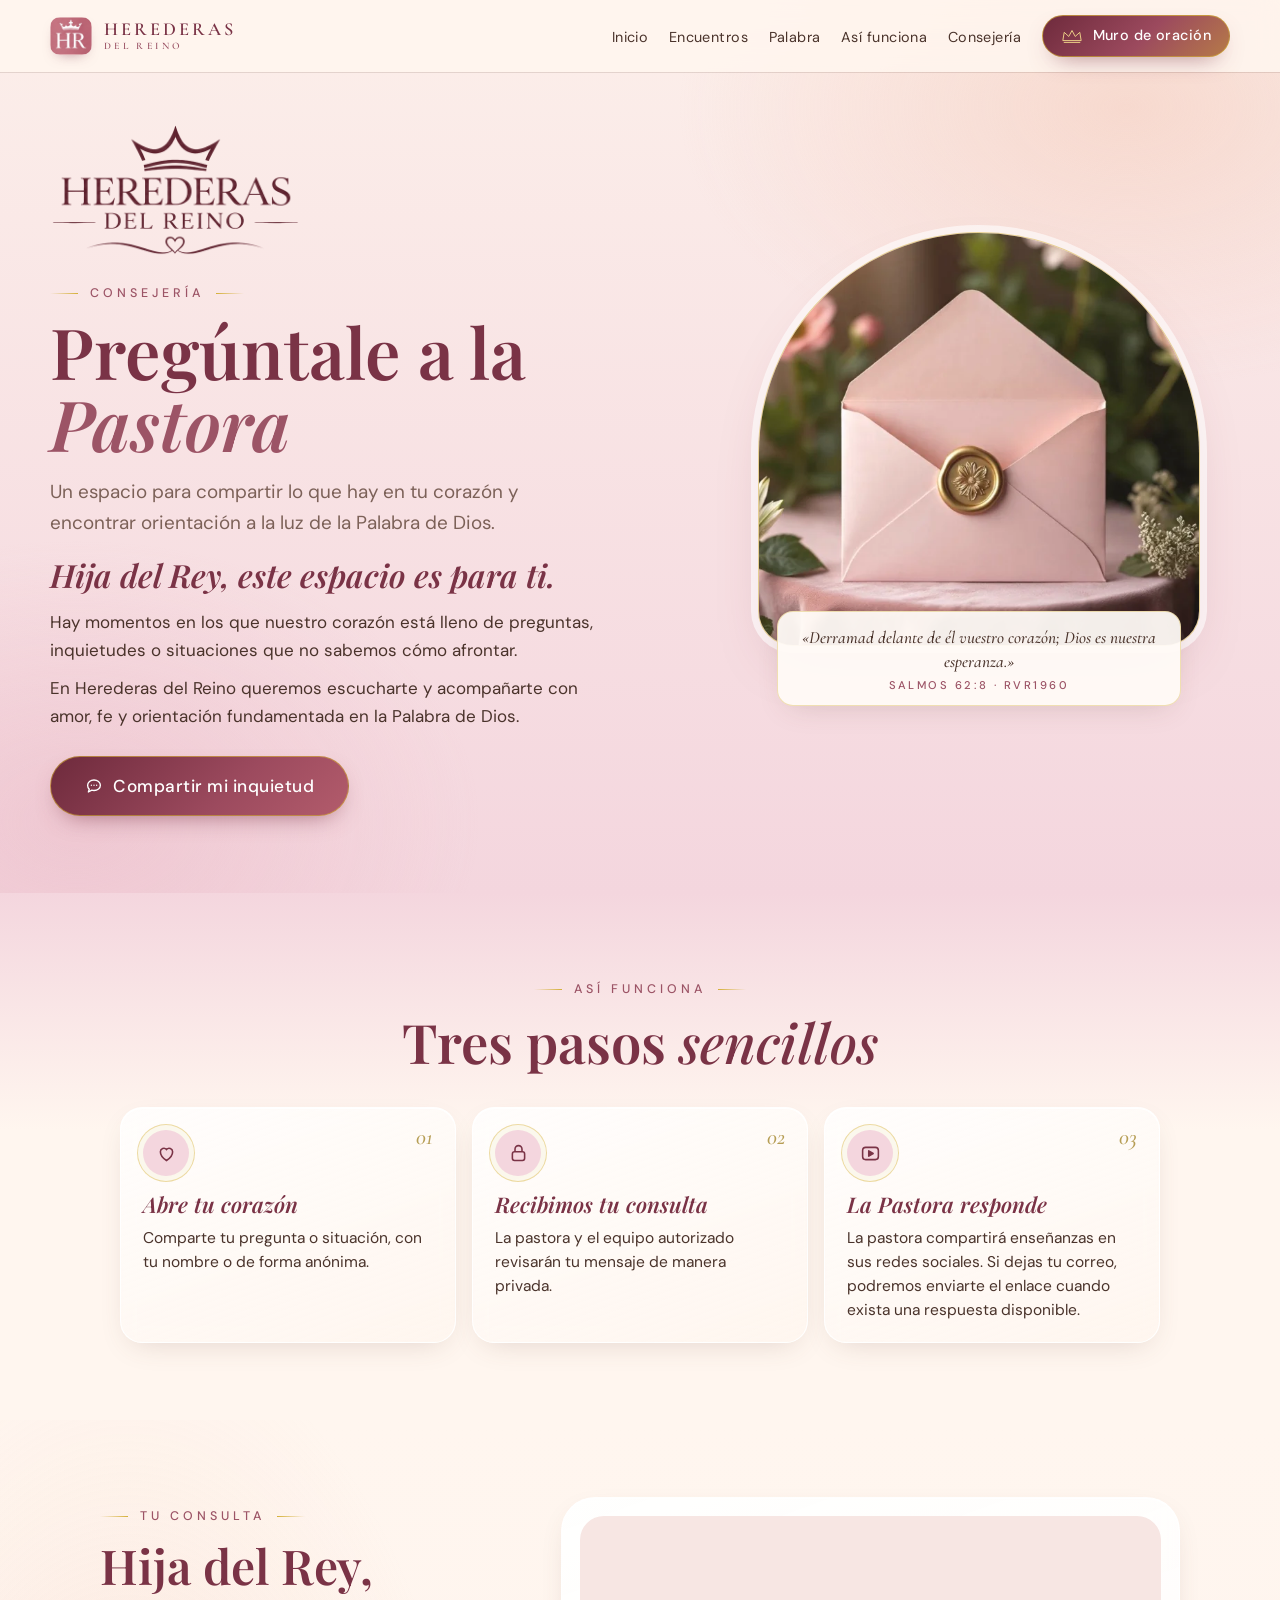
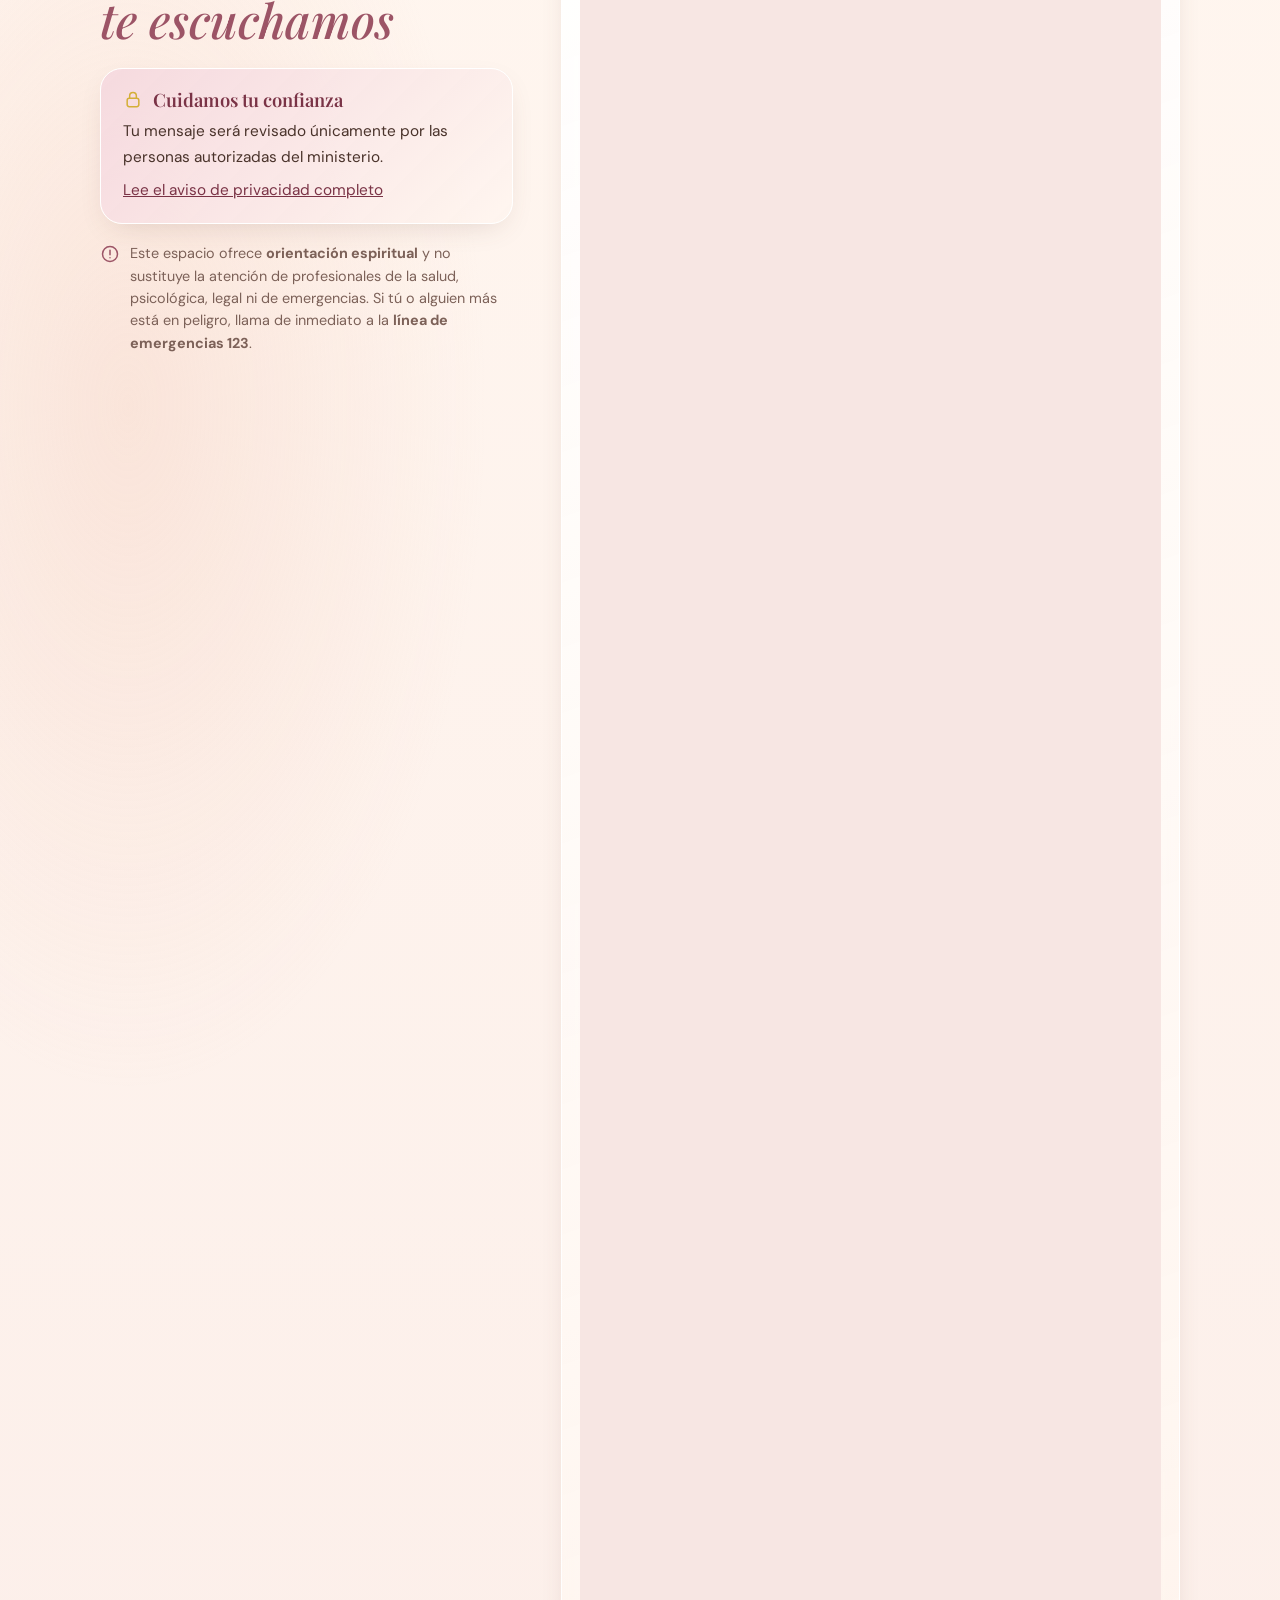
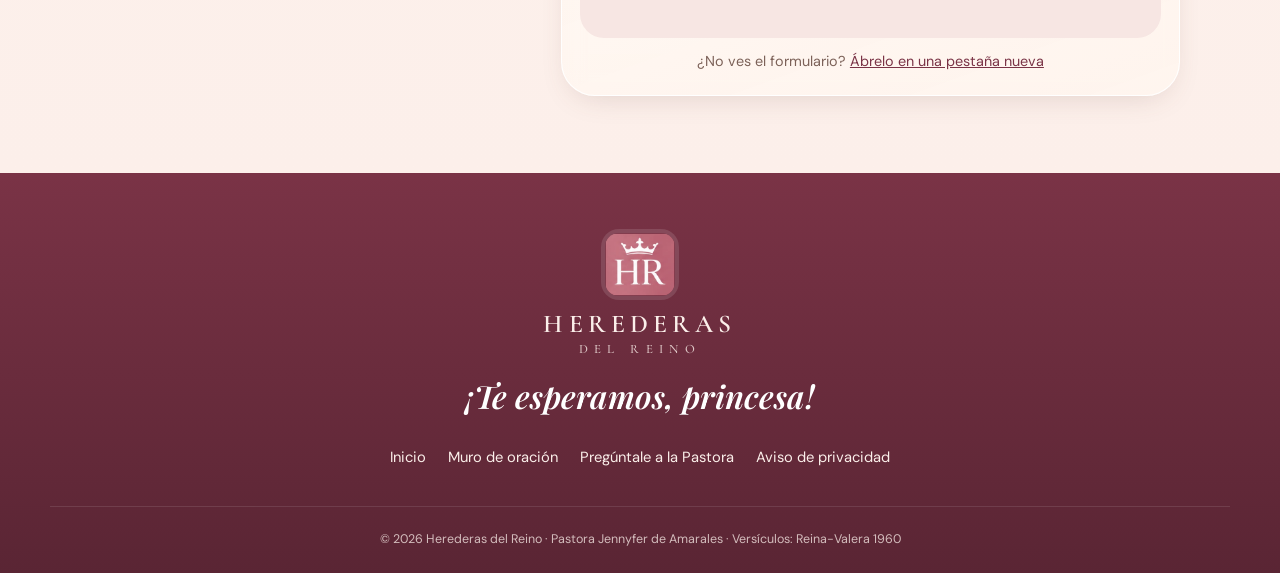
==== consejeria/index.html @ d8aff8ac "Consejería: formulario de Google del ministerio incrustado Reemplaza el formulario propio y su backe" ====
<!doctype html>
<html lang="es">
<head>
<meta charset="utf-8">
<meta name="viewport" content="width=device-width, initial-scale=1, viewport-fit=cover">
<title>Pregúntale a la Pastora · Herederas del Reino</title>
<meta name="description" content="Un espacio para compartir lo que hay en tu corazón, con tu nombre o de forma anónima, y encontrar orientación a la luz de la Palabra de Dios.">
<meta name="theme-color" content="#F4D6DE">
<meta name="referrer" content="strict-origin-when-cross-origin">
<link rel="icon" href="../assets/img/favicon.png" type="image/png">
<link rel="apple-touch-icon" href="../assets/img/apple-touch-icon.png">
<meta property="og:type" content="website">
<meta property="og:title" content="Pregúntale a la Pastora · Herederas del Reino">
<meta property="og:description" content="Hija del Rey, este espacio es para ti. Comparte tu inquietud y recibe orientación a la luz de la Palabra.">
<meta property="og:image" content="https://herederas-del-reino.github.io/assets/img/og-herederas.jpg">
<link rel="preconnect" href="https://fonts.googleapis.com">
<link rel="preconnect" href="https://fonts.gstatic.com" crossorigin>
<link rel="stylesheet" href="https://fonts.googleapis.com/css2?family=Cormorant+Garamond:ital,wght@0,500;0,600;1,500&family=DM+Sans:opsz,wght@9..40,400;9..40,500&family=Playfair+Display:ital,wght@0,500;0,600;0,700;1,500;1,600;1,700&display=swap">
<link rel="stylesheet" href="../assets/css/sitio.css?v=19">
<link rel="stylesheet" href="../assets/css/consejeria.css?v=4">
</head>
<body class="pagina-consejeria">
<a class="saltar" href="#contenido">Saltar al contenido</a>

<svg width="0" height="0" style="position:absolute" aria-hidden="true">
  <defs>
    <symbol id="i-corona" viewBox="0 0 48 32" fill="none" stroke="currentColor" stroke-width="2" stroke-linejoin="round"><path d="M4 26 7 8l10 9 7-13 7 13 10-9 3 18Z"/><path d="M6 30h36"/></symbol>
    <symbol id="i-corazon" viewBox="0 0 24 24" fill="none" stroke="currentColor" stroke-width="1.8"><path d="M12 20s-7-4.4-7-10a4 4 0 0 1 7-2.6A4 4 0 0 1 19 10c0 5.6-7 10-7 10Z"/></symbol>
    <symbol id="i-candado" viewBox="0 0 24 24" fill="none" stroke="currentColor" stroke-width="1.8"><rect x="5" y="10" width="14" height="10" rx="2.5"/><path d="M8 10V7a4 4 0 0 1 8 0v3"/></symbol>
    <symbol id="i-mensaje" viewBox="0 0 24 24" fill="none" stroke="currentColor" stroke-width="1.8" stroke-linejoin="round"><path d="M12 4c4.7 0 8.5 3.1 8.5 7s-3.8 7-8.5 7c-1 0-2-.1-2.9-.4L4.5 20l1.2-3.6C4.3 15 3.5 13.1 3.5 11c0-3.9 3.8-7 8.5-7Z"/><circle cx="8.5" cy="11" r=".9" fill="currentColor" stroke="none"/><circle cx="12" cy="11" r=".9" fill="currentColor" stroke="none"/><circle cx="15.5" cy="11" r=".9" fill="currentColor" stroke="none"/></symbol>
    <symbol id="i-video" viewBox="0 0 24 24" fill="none" stroke="currentColor" stroke-width="1.8" stroke-linejoin="round"><rect x="3" y="5" width="18" height="14" rx="3.5"/><path d="m10 9 5 3-5 3Z" fill="currentColor"/></symbol>
    <symbol id="i-biblia" viewBox="0 0 48 40" fill="none" stroke="currentColor" stroke-width="2" stroke-linejoin="round"><path d="M24 8c-5-4-13-5-20-4v28c7-1 15 0 20 4 5-4 13-5 20-4V4c-7-1-15 0-20 4Z"/><path d="M24 8v28"/></symbol>
    <symbol id="i-flecha" viewBox="0 0 24 24" fill="none" stroke="currentColor" stroke-width="1.8" stroke-linecap="round"><path d="M5 12h14M13 6l6 6-6 6"/></symbol>
    <symbol id="i-abajo" viewBox="0 0 24 24" fill="none" stroke="currentColor" stroke-width="1.8" stroke-linecap="round"><path d="M12 5v14M6 13l6 6 6-6"/></symbol>
    <symbol id="i-check" viewBox="0 0 24 24" fill="none" stroke="currentColor" stroke-width="2" stroke-linecap="round" stroke-linejoin="round"><path d="m5 12 5 5 9-10"/></symbol>
    <symbol id="i-menu" viewBox="0 0 24 24" fill="none" stroke="currentColor" stroke-width="1.8" stroke-linecap="round"><path d="M4 7h16M4 12h16M4 17h10"/></symbol>
    <symbol id="i-externo" viewBox="0 0 24 24" fill="none" stroke="currentColor" stroke-width="1.8" stroke-linecap="round"><path d="M14 5h5v5M19 5l-8 8M18 14v4a1 1 0 0 1-1 1H6a1 1 0 0 1-1-1V7a1 1 0 0 1 1-1h4"/></symbol>
    <symbol id="i-alerta" viewBox="0 0 24 24" fill="none" stroke="currentColor" stroke-width="1.8" stroke-linecap="round"><circle cx="12" cy="12" r="9"/><path d="M12 7.5v5.5M12 16.5v.01"/></symbol>
  </defs>
</svg>

<!-- ================= NAVEGACIÓN ================= -->
<header class="nav solida" id="nav">
  <div class="contenedor nav__barra">
    <a class="marca" href="../" aria-label="Herederas del Reino, ir a la página principal">
      <img src="../assets/img/hr-insignia.webp" alt="" width="42" height="38">
      <span>Herederas<small>del Reino</small></span>
    </a>
    <nav aria-label="Principal">
      <ul class="nav__enlaces" id="nav-enlaces">
        <li><a href="../">Inicio</a></li>
        <li><a href="../#encuentros">Encuentros</a></li>
        <li><a href="../#palabra">Palabra</a></li>
        <li><a href="#como-funciona">Así funciona</a></li>
        <li><a href="#consulta" aria-current="page">Consejería</a></li>
        <li><a class="boton boton--muro" href="../#muro"><svg aria-hidden="true"><use href="#i-corona"/></svg>Muro de oración</a></li>
      </ul>
    </nav>
    <a class="boton boton--muro nav__muro-movil" href="../#muro"><svg aria-hidden="true"><use href="#i-corona"/></svg>Muro</a>
    <button class="nav__menu" id="nav-menu" type="button" aria-expanded="false" aria-controls="nav-enlaces" aria-label="Abrir menú">
      <svg aria-hidden="true"><use href="#i-menu"/></svg>
    </button>
  </div>
</header>

<main id="contenido">

<!-- ================= ENCABEZADO ================= -->
<section class="cj-portada" aria-labelledby="titulo-consejeria">
  <div class="mariposas" data-mariposas="2" aria-hidden="true"></div>
  <div class="contenedor cj-portada__grid">
    <div class="cj-portada__texto">
      <img class="cj-portada__logo revelar" src="../assets/img/logo-oficial.webp" alt="Herederas del Reino" width="516" height="274">
      <span class="antetitulo revelar">Consejería</span>
      <h1 id="titulo-consejeria" class="revelar" data-retraso="1">Pregúntale a la <em>Pastora</em></h1>
      <p class="cj-portada__subtitulo revelar" data-retraso="1">Un espacio para compartir lo que hay en tu corazón y encontrar orientación a la luz de la Palabra de Dios.</p>
      <p class="cj-portada__mensaje revelar" data-retraso="2">Hija del Rey, este espacio es para ti.</p>
      <div class="cj-portada__cuerpo revelar" data-retraso="2">
        <p>Hay momentos en los que nuestro corazón está lleno de preguntas, inquietudes o situaciones que no sabemos cómo afrontar.</p>
        <p>En Herederas del Reino queremos escucharte y acompañarte con amor, fe y orientación fundamentada en la Palabra de Dios.</p>
      </div>
      <div class="acciones cj-portada__acciones revelar" data-retraso="3">
        <a class="boton boton--grande cj-boton" href="#consulta"><svg aria-hidden="true"><use href="#i-mensaje"/></svg>Compartir mi inquietud</a>
      </div>
    </div>
    <figure class="cj-portada__foto revelar" data-retraso="1">
      <img src="../assets/img/sobre-carta.webp" alt="Sobre rosa empolvado cerrado con un sello de cera dorado, entre flores" width="636" height="595">
      <figcaption>«Derramad delante de él vuestro corazón; Dios es nuestra esperanza.» <cite>Salmos 62:8 · RVR1960</cite></figcaption>
    </figure>
  </div>
</section>

<!-- ================= ASÍ FUNCIONA ================= -->
<section class="seccion cj-pasos" id="como-funciona" aria-labelledby="titulo-pasos">
  <div class="contenedor">
    <header class="cabecera">
      <span class="antetitulo revelar">Así funciona</span>
      <h2 id="titulo-pasos" class="revelar" data-retraso="1">Tres pasos <em>sencillos</em></h2>
    </header>
    <ol class="cj-pasos__lista">
      <li class="cj-paso vidrio revelar">
        <span class="cj-paso__icono"><svg aria-hidden="true"><use href="#i-corazon"/></svg></span>
        <span class="cj-paso__numero">01</span>
        <h3>Abre tu corazón</h3>
        <p>Comparte tu pregunta o situación, con tu nombre o de forma anónima.</p>
      </li>
      <li class="cj-paso vidrio revelar" data-retraso="1">
        <span class="cj-paso__icono"><svg aria-hidden="true"><use href="#i-candado"/></svg></span>
        <span class="cj-paso__numero">02</span>
        <h3>Recibimos tu consulta</h3>
        <p>La pastora y el equipo autorizado revisarán tu mensaje de manera privada.</p>
      </li>
      <li class="cj-paso vidrio revelar" data-retraso="2">
        <span class="cj-paso__icono"><svg aria-hidden="true"><use href="#i-video"/></svg></span>
        <span class="cj-paso__numero">03</span>
        <h3>La Pastora responde</h3>
        <p>La pastora compartirá enseñanzas en sus redes sociales. Si dejas tu correo, podremos enviarte el enlace cuando exista una respuesta disponible.</p>
      </li>
    </ol>
  </div>
</section>

<!-- ================= TU CONSULTA ================= -->
<section class="seccion cj-consulta" id="consulta" aria-labelledby="titulo-consulta">
  <div class="contenedor cj-consulta__grid">
    <aside class="cj-confianza revelar" aria-labelledby="titulo-confianza">
      <span class="antetitulo">Tu consulta</span>
      <h2 id="titulo-consulta">Hija del Rey, <em>te escuchamos</em></h2>
      <div class="cj-confianza__caja">
        <h3 id="titulo-confianza"><svg aria-hidden="true"><use href="#i-candado"/></svg>Cuidamos tu confianza</h3>
        <p>Tu mensaje será revisado únicamente por las personas autorizadas del ministerio.</p>
        <p><a href="privacidad/">Lee el aviso de privacidad completo</a></p>
      </div>
      <p class="cj-confianza__nota"><svg aria-hidden="true"><use href="#i-alerta"/></svg><span>Este espacio ofrece <strong>orientación espiritual</strong> y no sustituye la atención de profesionales de la salud, psicológica, legal ni de emergencias. Si tú o alguien más está en peligro, llama de inmediato a la <strong>línea de emergencias 123</strong>.</span></p>
    </aside>

    <div class="cj-formulario vidrio revelar" data-retraso="1">
      <div class="cj-embebido">
        <iframe src="https://docs.google.com/forms/d/e/1FAIpQLSd5wpfnfChXNsFDs8vdb8wkiEpupyosBLXOxADdqyDX2Hc7Sg/viewform?embedded=true"
                title="Formulario Pregúntale a la Pastora" loading="lazy" referrerpolicy="strict-origin-when-cross-origin">Cargando el formulario…</iframe>
      </div>
      <p class="cj-formulario__alterno">¿No ves el formulario? <a href="https://docs.google.com/forms/d/e/1FAIpQLSd5wpfnfChXNsFDs8vdb8wkiEpupyosBLXOxADdqyDX2Hc7Sg/viewform" target="_blank" rel="noopener">Ábrelo en una pestaña nueva</a></p>
    </div>
  </div>
</section>

<!-- ================= LA PASTORA RESPONDE (oculta mientras no haya videos) ================= -->
<section class="seccion cj-respuestas" id="respuestas" aria-labelledby="titulo-respuestas" hidden>
  <div class="contenedor">
    <header class="cabecera">
      <span class="antetitulo revelar">Enseñanzas</span>
      <h2 id="titulo-respuestas" class="revelar" data-retraso="1">La Pastora <em>responde</em></h2>
      <p class="revelar" data-retraso="2">Respuestas que edifican, enseñanzas que fortalecen y una Palabra que transforma.</p>
    </header>
    <ul class="cj-videos" id="lista-ensenanzas"></ul>
  </div>
</section>

</main>

<footer class="pie">
  <div class="contenedor">
    <div class="pie__marca">
      <img src="../assets/img/hr-insignia.webp" alt="" width="70" height="63" loading="lazy">
      <strong>Herederas</strong><span>del Reino</span>
    </div>
    <p class="pie__lema">¡Te esperamos, princesa!</p>
    <nav aria-label="Pie de página">
      <ul>
        <li><a href="../">Inicio</a></li>
        <li><a href="../#muro">Muro de oración</a></li>
        <li><a href="#consulta">Pregúntale a la Pastora</a></li>
        <li><a href="privacidad/">Aviso de privacidad</a></li>
      </ul>
    </nav>
    <p class="pie__legal">© <span id="anio"></span> Herederas del Reino · Pastora Jennyfer de Amarales · Versículos: Reina-Valera 1960</p>
  </div>
</footer>

<script src="../assets/js/config.js?v=20"></script>
<script src="../assets/js/consejeria.js?v=3" defer></script>
</body>
</html>
---- assets/css/sitio.css ----
/* =====================================================================
   HEREDERAS DEL REINO — Sistema visual
   Tokens de diseño centralizados + componentes reutilizables
   ===================================================================== */
:root {
  /* Paleta oficial */
  --marfil: #FFF6EF;
  --rosa-empolvado: #F4D6DE;
  --rosa-antiguo: #E8B4C2;
  --durazno: #F3C7B5;
  --dorado: #D4AF37;
  --beige: #E7DCC6;
  --marron: #6B4B3E;

  /* Tonos de apoyo tomados de los afiches oficiales */
  --vino: #7A3346;          /* títulos y botones (afiches “Nuestros Encuentros”, “Síguenos”) */
  --vino-suave: #9C5466;
  --malva: #C98E9C;         /* placa del logotipo */
  --tinta: #4A332B;         /* texto largo, más contraste que el marrón */
  --texto-suave: #7C6158;
  --linea: rgba(107, 75, 62, .16);
  --blanco-vidrio: rgba(255, 250, 246, .72);

  /* Tipografía */
  --f-titulo: 'Playfair Display', 'Cormorant Garamond', Georgia, serif;
  --f-marca: 'Cormorant Garamond', Georgia, serif;
  --f-texto: 'DM Sans', 'Montserrat', system-ui, sans-serif;

  /* Escala */
  --radio-s: 14px; --radio: 22px; --radio-l: 34px;
  --sombra-suave: 0 10px 30px -12px rgba(107, 75, 62, .22);
  --sombra: 0 24px 60px -24px rgba(122, 51, 70, .35);
  --ancho: 1180px;
  --gutter: clamp(16px, 4vw, 40px);
  --t-lenta: 900ms cubic-bezier(.2, .7, .2, 1);
  color-scheme: light;
}

*, *::before, *::after { box-sizing: border-box; }
html { scroll-behavior: smooth; scroll-padding-top: 84px; -webkit-text-size-adjust: 100%; }
body {
  margin: 0;
  background: var(--marfil);
  color: var(--tinta);
  font-family: var(--f-texto);
  font-size: 1.0625rem;
  line-height: 1.65;
  -webkit-font-smoothing: antialiased;
  overflow-x: hidden;
}
img { max-width: 100%; height: auto; display: block; }
a { color: var(--vino); }
h1, h2, h3 { font-family: var(--f-titulo); color: var(--vino); line-height: 1.12; margin: 0; font-weight: 600; }
p { margin: 0; }
:focus-visible { outline: 2px solid var(--vino); outline-offset: 3px; border-radius: 6px; }

.saltar {
  position: absolute; left: 12px; top: -60px; z-index: 100;
  background: var(--vino); color: #fff; padding: 10px 16px; border-radius: 10px; text-decoration: none;
}
.saltar:focus { top: 12px; }
.sr { position: absolute !important; width: 1px; height: 1px; overflow: hidden; clip: rect(0 0 0 0); white-space: nowrap; }

.contenedor { width: min(100% - 2 * var(--gutter), var(--ancho)); margin-inline: auto; }

/* ---------- Encabezados de sección ---------- */
.seccion { position: relative; padding: clamp(44px, 6vw, 76px) 0; isolation: isolate; } /* cada sección apila sus capas por dentro: nada pasa por encima del menú */
.cabecera { text-align: center; max-width: 720px; margin: 0 auto clamp(26px, 3.6vw, 40px); }
.antetitulo {
  display: inline-flex; align-items: center; gap: 12px;
  font: 500 .78rem/1 var(--f-texto); letter-spacing: .32em; text-transform: uppercase;
  color: var(--vino-suave);
}
.antetitulo::before, .antetitulo::after { content: ""; width: 28px; height: 1px; background: linear-gradient(90deg, transparent, var(--dorado)); }
.antetitulo::after { transform: scaleX(-1); }
.cabecera h2 { margin-top: 14px; font-size: clamp(2.1rem, 5vw, 3.4rem); }
.cabecera h2 em { font-style: italic; font-weight: 500; }
.cabecera p { margin-top: 16px; color: var(--texto-suave); font-size: 1.08rem; }
.filete {
  width: 150px; height: 1px; margin: 22px auto 0; position: relative;
  background: linear-gradient(90deg, transparent, var(--dorado), transparent);
}
.filete::after {
  content: ""; position: absolute; left: 50%; top: 50%; width: 7px; height: 7px;
  background: var(--dorado); transform: translate(-50%, -50%) rotate(45deg);
}

/* ---------- Botones ---------- */
.boton {
  --fondo: var(--vino);
  display: inline-flex; align-items: center; justify-content: center; gap: 10px;
  min-height: 48px; padding: 12px 26px;
  border-radius: 999px; border: 1px solid transparent;
  background: var(--fondo); color: #fff;
  font: 500 .98rem/1.2 var(--f-texto); letter-spacing: .02em; text-decoration: none;
  cursor: pointer;
  box-shadow: 0 10px 24px -12px rgba(122, 51, 70, .7);
  transition: transform .35s ease, box-shadow .35s ease, background .35s ease;
  position: relative; overflow: hidden;
}
.boton::after {               /* brillo que cruza al pasar el cursor */
  content: ""; position: absolute; inset: 0;
  background: linear-gradient(110deg, transparent 30%, rgba(255,255,255,.35) 50%, transparent 70%);
  transform: translateX(-120%); transition: transform .8s ease;
}
.boton:hover { transform: translateY(-2px); box-shadow: 0 16px 30px -14px rgba(122, 51, 70, .8); }
.boton:hover::after { transform: translateX(120%); }
.boton svg { width: 18px; height: 18px; flex: none; }
.boton--claro { --fondo: var(--blanco-vidrio); color: var(--vino); border-color: rgba(122, 51, 70, .25); backdrop-filter: blur(8px); box-shadow: none; }
.boton--claro:hover { --fondo: #fff; box-shadow: var(--sombra-suave); }
.boton--dorado { --fondo: linear-gradient(135deg, #C9A23A, #E2C46A); color: #4A332B; }
.acciones { display: flex; flex-wrap: wrap; gap: 14px; justify-content: center; }

/* Botón protagonista: el Muro de oración */
.boton--muro {
  --fondo: linear-gradient(135deg, #6E2A3C 0%, #9C4A5E 55%, #C79A3A 130%);
  color: #fff; border: 1px solid rgba(212,175,55,.65);
  animation: aura 2.8s ease-out infinite;
}
.boton--muro svg { color: #F3D98B; width: 22px; height: 16px; }
@keyframes aura {
  0%   { box-shadow: 0 0 0 0 rgba(212,175,55,.6), 0 14px 28px -12px rgba(122,51,70,.85); }
  70%  { box-shadow: 0 0 0 14px rgba(212,175,55,0), 0 14px 28px -12px rgba(122,51,70,.85); }
  100% { box-shadow: 0 0 0 0 rgba(212,175,55,0), 0 14px 28px -12px rgba(122,51,70,.85); }
}
.boton--grande { min-height: 60px; padding: 16px 34px; font-size: 1.08rem; letter-spacing: .03em; }
.nav__contador {
  display: inline-grid; place-items: center; min-width: 22px; height: 22px; padding: 0 6px; margin-left: 2px;
  border-radius: 999px; background: #F3D98B; color: #5A2534; font-size: .74rem; font-weight: 700;
}
.nav__contador[hidden] { display: none; }
.nav__muro-movil { display: none; min-height: 42px; padding: 8px 16px; font-size: .92rem; margin-left: auto; }
@media (max-width: 1020px) { .nav__muro-movil { display: inline-flex; } }

/* Franja en vivo del inicio */
.orando {
  display: inline-flex; align-items: center; gap: 12px; max-width: 100%; width: min(100%, 620px);
  margin-top: 26px; padding: 10px 18px 10px 14px; border-radius: 999px;
  background: rgba(255,255,255,.8); border: 1px solid rgba(212,175,55,.45);
  box-shadow: var(--sombra-suave); backdrop-filter: blur(8px);
  color: var(--vino); text-decoration: none; font-size: .95rem; overflow: hidden;
}
.orando strong { font-size: 1.1rem; }
.orando__texto { white-space: nowrap; flex: none; }
.orando__pulso { position: relative; width: 10px; height: 10px; border-radius: 50%; background: #C0485F; flex: none; }
.orando__pulso::after { content: ""; position: absolute; inset: 0; border-radius: 50%; background: inherit; animation: pulso 1.8s ease-out infinite; }
@keyframes pulso { to { transform: scale(3); opacity: 0; } }
.orando__nombres {
  position: relative; overflow: hidden; min-width: 0; flex: 1;
  -webkit-mask-image: linear-gradient(90deg, transparent, #000 12%, #000 88%, transparent);
  mask-image: linear-gradient(90deg, transparent, #000 12%, #000 88%, transparent);
  border-left: 1px solid var(--linea); padding-left: 10px;
}
.orando__nombres:empty { display: none; }
.orando__cinta { display: inline-flex; gap: 18px; white-space: nowrap; animation: cinta 26s linear infinite; font: italic 600 1rem/1.2 var(--f-marca); color: var(--vino-suave); }
@keyframes cinta { to { transform: translateX(-50%); } }
@media (max-width: 560px) {
  .orando { flex-wrap: wrap; justify-content: center; border-radius: 22px; padding: 12px 16px; }
  .orando__nombres { flex-basis: 100%; border-left: 0; padding-left: 0; }
}

/* ---------- Tarjeta de vidrio reutilizable ---------- */
.vidrio {
  background: linear-gradient(160deg, rgba(255,255,255,.82), rgba(255,246,239,.62));
  border: 1px solid rgba(255,255,255,.9);
  box-shadow: var(--sombra-suave), inset 0 1px 0 #fff;
  backdrop-filter: blur(10px);
  border-radius: var(--radio);
}

/* ---------- Revelado al hacer scroll ---------- */
.revelar { opacity: 0; transform: translateY(28px); transition: opacity var(--t-lenta), transform var(--t-lenta); }
.revelar.visible { opacity: 1; transform: none; }
.revelar[data-retraso="1"] { transition-delay: .12s; }
.revelar[data-retraso="2"] { transition-delay: .24s; }
.revelar[data-retraso="3"] { transition-delay: .36s; }

/* =====================================================================
   NAVEGACIÓN
   ===================================================================== */
.nav {
  position: fixed; inset: 0 0 auto; z-index: 50;
  transition: background .4s ease, box-shadow .4s ease, backdrop-filter .4s;
}
.nav.solida { background: rgba(255, 246, 239, .86); backdrop-filter: blur(14px); box-shadow: 0 1px 0 var(--linea); }
.nav__barra { display: flex; align-items: center; justify-content: space-between; gap: 20px; height: 72px; }
.marca { display: flex; align-items: center; gap: 12px; text-decoration: none; color: var(--vino); }
.marca img { width: 42px; height: auto; border-radius: 10px; box-shadow: 0 6px 14px -8px rgba(122,51,70,.6); }
.marca span { font: 600 1.15rem/1 var(--f-marca); letter-spacing: .16em; text-transform: uppercase; }
.marca small { display: block; font-size: .62rem; letter-spacing: .34em; margin-top: 4px; color: var(--vino-suave); }
.nav__enlaces { display: flex; align-items: center; gap: clamp(12px, 1.6vw, 26px); list-style: none; margin: 0; padding: 0; }
.nav__enlaces a {
  color: var(--tinta); text-decoration: none; font-size: .9rem; letter-spacing: .03em; position: relative; padding: 6px 0;
}
.nav__enlaces a::after {
  content: ""; position: absolute; left: 0; right: 0; bottom: 0; height: 1px; background: var(--dorado);
  transform: scaleX(0); transition: transform .35s ease;
}
.nav__enlaces a:hover::after, .nav__enlaces a[aria-current="true"]::after { transform: scaleX(1); }
.nav__enlaces .boton { min-height: 42px; padding: 8px 18px; color: #fff; font-size: .9rem; font-weight: 500; }
.nav__enlaces .boton::after { display: none; }
.nav__menu {
  display: none; width: 46px; height: 46px; border-radius: 50%; border: 1px solid var(--linea);
  background: var(--blanco-vidrio); cursor: pointer; place-items: center; color: var(--vino);
}
.nav__menu svg { width: 22px; height: 22px; }

@media (max-width: 1020px) {
  .nav__menu { display: grid; }
  .nav__enlaces {
    position: fixed; inset: 72px 12px auto; flex-direction: column; align-items: stretch; gap: 0;
    padding: 12px; border-radius: var(--radio);
    background: rgba(255, 246, 239, .97); box-shadow: var(--sombra); backdrop-filter: blur(14px);
    opacity: 0; transform: translateY(-10px); pointer-events: none; transition: opacity .3s, transform .3s;
  }
  .nav.abierta .nav__enlaces { opacity: 1; transform: none; pointer-events: auto; }
  .nav.abierta { background: rgba(255, 246, 239, .96); }
  .nav__enlaces a { display: block; padding: 13px 14px; font-size: 1rem; border-radius: 12px; }
  .nav__enlaces a::after { display: none; }
  .nav__enlaces a:hover { background: var(--rosa-empolvado); }
  .nav__enlaces li:last-child { padding-top: 8px; }
  .nav__enlaces .boton { width: 100%; min-height: 48px; }
}

/* =====================================================================
   INICIO (HERO)
   ===================================================================== */
/* El fondo oficial ya trae el logotipo centrado arriba: el texto se ubica debajo de él */
.hero {
  position: relative; min-height: max(92svh, 680px); display: grid; place-items: start center;
  padding: calc(64px + max(29svh, 16.5vw)) var(--gutter) clamp(72px, 10vh, 120px);
  overflow: hidden; isolation: isolate;
  background: #F7E6E3;
}
.hero__fondo {
  position: absolute; inset: 64px 0 0; z-index: -2;
  background: url("../img/fondo-flores-1600.webp") center top / cover no-repeat;
  will-change: transform;
}
.hero__fondo::after {
  content: ""; position: absolute; inset: 0;
  background:
    radial-gradient(ellipse 60% 45% at 50% 68%, rgba(255,246,239,.86), rgba(255,246,239,0) 70%),
    linear-gradient(180deg, rgba(255,246,239,0) 55%, var(--marfil) 100%);
}
@media (min-width: 1700px) {
  .hero__fondo {
    left: 50%; right: auto; width: 1672px; transform: translateX(-50%);
    background-size: 1672px auto;
    -webkit-mask-image: linear-gradient(90deg, transparent, #000 8%, #000 92%, transparent);
    mask-image: linear-gradient(90deg, transparent, #000 8%, #000 92%, transparent);
  }
  .hero { padding-top: calc(64px + 300px); }
}
@media (max-width: 700px) {
  .hero { min-height: 100svh; padding-top: calc(64px + 33vw); }
  .hero__fondo { background-image: url("../img/fondo-flores-900.webp"); background-size: 185% auto; background-position: center top; }
}
.hero__luz {
  position: absolute; z-index: -1; width: 70vmax; height: 70vmax; left: 50%; top: 40%;
  transform: translate(-50%, -50%);
  background: radial-gradient(circle, rgba(243,199,181,.35), transparent 60%);
  animation: respirar 10s ease-in-out infinite;
}
@keyframes respirar { 50% { transform: translate(-50%, -50%) scale(1.1); opacity: .75; } }
.hero__contenido { text-align: center; width: 100%; max-width: 760px; min-width: 0; position: relative; z-index: 2; }
.hero__script {
  margin-top: clamp(4px, 1.6vw, 22px);
  font: italic 500 clamp(1.9rem, 4.6vw, 3rem)/1 var(--f-titulo); color: var(--vino-suave);
}
.hero h1 {
  margin-top: 6px;
  font: italic 700 clamp(2.6rem, 7.4vw, 5.2rem)/1.02 var(--f-titulo);
  color: var(--vino);
  text-wrap: balance;
}
.hero__texto { margin: 22px auto 34px; max-width: 520px; font-size: clamp(1.05rem, 1.8vw, 1.2rem); color: var(--tinta); }
.hero__bajar {
  position: absolute; left: 50%; bottom: 18px; transform: translateX(-50%);
  width: 28px; height: 44px; border: 1.5px solid rgba(122,51,70,.4); border-radius: 20px;
}
.hero__bajar::after {
  content: ""; position: absolute; left: 50%; top: 8px; width: 4px; height: 8px; margin-left: -2px;
  background: var(--vino); border-radius: 4px; animation: bajar 2.2s ease-in-out infinite;
}
@keyframes bajar { 60% { transform: translateY(14px); opacity: 0; } 61% { transform: none; opacity: 0; } 100% { opacity: 1; } }
@media (max-height: 640px) { .hero__bajar { display: none; } }

/* ---------- Mariposas (componente) ---------- */
.mariposas { position: absolute; inset: 0; pointer-events: none; z-index: 1; overflow: hidden; }
.mariposa { position: absolute; top: 0; left: 0; width: var(--tam, 64px); will-change: transform; filter: drop-shadow(0 8px 10px rgba(122,51,70,.18)); }
.mariposa img { width: 100%; transform-origin: 50% 50%; animation: aletear var(--aleteo, .42s) ease-in-out infinite alternate; }
@keyframes aletear { from { transform: perspective(300px) rotateY(0deg); } to { transform: perspective(300px) rotateY(62deg); } }

/* =====================================================================
   QUIÉNES SOMOS
   ===================================================================== */
.somos { background: linear-gradient(180deg, var(--marfil), #FDEFEA 60%, var(--marfil)); }
.somos__grid { display: grid; grid-template-columns: 1fr 1.05fr; gap: clamp(32px, 6vw, 80px); align-items: center; }
.somos__foto { position: relative; }
.somos__retrato {
  width: 100%; aspect-ratio: 4 / 4.6; object-fit: cover; object-position: center 20%;
  border-radius: 200px 200px var(--radio-l) var(--radio-l); box-shadow: var(--sombra);
}
.somos__foto::before {
  content: ""; position: absolute; inset: -14px 14px 14px -14px; z-index: -1;
  border: 1px solid var(--dorado); border-radius: 200px 200px var(--radio-l) var(--radio-l); opacity: .55;
}
.somos__foto .somos__mariposa { position: absolute; width: clamp(70px, 9vw, 110px); right: -26px; top: 18%; animation: flotar 7s ease-in-out infinite; }
@keyframes flotar { 50% { transform: translate(-8px, -14px) rotate(-6deg); } }
.somos__texto h2 { font-size: clamp(2rem, 4.2vw, 3rem); margin: 14px 0 18px; }
.somos__texto > p { color: var(--texto-suave); }
.pilares { display: grid; gap: 18px; margin-top: 28px; }
.pilar { padding: 24px 26px; transition: transform .5s ease, box-shadow .5s ease; transform-style: preserve-3d; }
.pilar:hover { box-shadow: var(--sombra); }
.pilar__etiqueta {
  display: inline-flex; align-items: center; gap: 8px; padding: 6px 16px; border-radius: 999px;
  background: var(--vino-suave); color: #fff; font: 500 .74rem/1 var(--f-texto); letter-spacing: .26em; text-transform: uppercase;
}
.pilar__etiqueta svg { width: 15px; height: 15px; }
.pilar h3 { font-style: italic; font-size: 1.45rem; margin: 14px 0 8px; }
.pilar p { font-size: .98rem; color: var(--tinta); }

.pastora {
  margin-top: clamp(36px, 5vw, 56px);
  display: grid; grid-template-columns: auto 1fr; gap: clamp(20px, 4vw, 48px); align-items: center;
  padding: clamp(24px, 4vw, 44px);
  background:
    linear-gradient(135deg, rgba(244,214,222,.9), rgba(255,246,239,.93)),
    url("../img/flores-textura.webp") center / 420px auto;
  border-radius: var(--radio-l); box-shadow: var(--sombra-suave); border: 1px solid #fff;
}
.pastora__firma { display: flex; align-items: center; gap: 14px; }
.pastora__foto { width: 64px; height: 64px; border-radius: 50%; object-fit: cover; border: 3px solid #fff; box-shadow: 0 0 0 2px var(--dorado), var(--sombra-suave); }
.pastora__texto .antetitulo::before { display: none; }
.pastora__texto h3 { font-size: clamp(1.7rem, 3.4vw, 2.4rem); font-style: italic; margin: 10px 0 6px; }
.pastora__lema { font: 500 .82rem/1.3 var(--f-texto); letter-spacing: .28em; text-transform: uppercase; color: var(--vino-suave); }
.pastora__texto p:last-of-type { margin-top: 14px; color: var(--tinta); }
.pastora__logo { width: clamp(170px, 20vw, 250px); filter: drop-shadow(0 10px 16px rgba(122,51,70,.18)); }
@media (max-width: 900px) {
  .somos__grid { grid-template-columns: 1fr; }
  .somos__foto { max-width: 440px; margin: 0 auto; }
  .pastora { grid-template-columns: 1fr; text-align: center; justify-items: center; }
  .pastora__firma { justify-content: center; }
  .pastora .acciones { justify-content: center !important; }
}

/* =====================================================================
   ENCUENTROS
   ===================================================================== */
.encuentros {
  background:
    radial-gradient(ellipse 50% 40% at 85% 10%, rgba(243,199,181,.45), transparent 70%),
    radial-gradient(ellipse 45% 40% at 10% 90%, rgba(232,180,194,.4), transparent 70%),
    linear-gradient(180deg, #FCEFEA, var(--rosa-empolvado));
}
.encuentros__lista { display: grid; gap: 20px; }
.encuentro {
  display: grid; grid-template-columns: auto 1.3fr 1fr 1.1fr; gap: clamp(16px, 3vw, 34px); align-items: center;
  padding: 20px clamp(18px, 3vw, 34px) 20px 20px;
  border-radius: 999px 40px 40px 999px;
  transition: transform .5s ease, box-shadow .5s ease;
}
.encuentro:hover { transform: translateY(-4px); box-shadow: var(--sombra); }
.encuentro__icono {
  width: clamp(76px, 9vw, 104px); aspect-ratio: 1; border-radius: 50%; display: grid; place-items: center;
  background: var(--malva); color: #fff; box-shadow: 0 0 0 6px rgba(255,255,255,.75), 0 0 0 7px var(--durazno), var(--sombra-suave);
}
.encuentro:nth-child(3) .encuentro__icono { background: var(--vino-suave); }
.encuentro__icono svg { width: 46%; height: 46%; }
.encuentro h3 { font-size: clamp(1.45rem, 2.6vw, 1.95rem); }
.encuentro__desc { color: var(--texto-suave); font-size: .96rem; margin-top: 4px; }
.encuentro__cuando { border-left: 1px solid var(--linea); padding-left: clamp(16px, 2.4vw, 28px); }
.encuentro__dia { display: flex; align-items: center; gap: 8px; font: 500 1.08rem/1.3 var(--f-titulo); color: var(--vino); }
.encuentro__hora { font: 600 clamp(1.6rem, 3vw, 2.1rem)/1.15 var(--f-titulo); color: var(--vino); margin-top: 2px; }
.encuentro__tuya { font-size: .78rem; color: var(--texto-suave); letter-spacing: .04em; }
.encuentro__paises { border-left: 1px solid var(--linea); padding-left: clamp(16px, 2.4vw, 28px); display: grid; gap: 6px; font-size: .92rem; }
.encuentro__paises span { display: flex; align-items: center; gap: 10px; }
.bandera { width: 22px; height: 15px; border-radius: 3px; flex: none; box-shadow: 0 0 0 1px rgba(0,0,0,.06); }
.encuentro__proximo {
  display: inline-block; margin-top: 8px; padding: 4px 12px; border-radius: 999px;
  background: rgba(212,175,55,.16); color: #7A5B12; font-size: .76rem; font-weight: 500; letter-spacing: .04em;
}
.encuentros__pie { margin-top: 36px; display: flex; flex-direction: column; align-items: center; gap: 14px; text-align: center; }
.encuentros__pie small { color: var(--texto-suave); }
@media (max-width: 960px) {
  .encuentro { grid-template-columns: auto 1fr; border-radius: var(--radio-l); padding: 22px; }
  .encuentro__cuando, .encuentro__paises { grid-column: 1 / -1; border-left: 0; padding-left: 0; border-top: 1px solid var(--linea); padding-top: 14px; }
  .encuentro__paises { grid-template-columns: repeat(3, auto); justify-content: start; gap: 6px 18px; }
}
@media (max-width: 520px) {
  .encuentro__paises { grid-template-columns: 1fr; }
}

/* =====================================================================
   JARDÍN DE ORACIÓN
   ===================================================================== */
.jardin {
  background:
    linear-gradient(180deg, rgba(255,246,239,.94), rgba(255,246,239,.84) 45%, rgba(255,246,239,.96)),
    url("../img/flores-textura.webp") center / 520px auto repeat;
  overflow: hidden;
}
.cabecera--jardin { margin-bottom: clamp(20px, 3vw, 30px); }
.jardin__titulo { font-size: clamp(2.6rem, 6.4vw, 4.4rem) !important; letter-spacing: -.01em; }
.jardin__titulo em { font-weight: 500; color: var(--vino-suave); }

.indicadores { list-style: none; padding: 0; margin: 20px auto 0; display: flex; flex-wrap: wrap; justify-content: center; gap: 10px; }
.indicadores li {
  display: inline-flex; align-items: baseline; gap: 8px; padding: 8px 16px; border-radius: 999px;
  background: rgba(255,255,255,.75); border: 1px solid rgba(212,175,55,.35); box-shadow: 0 6px 16px -12px rgba(122,51,70,.5);
  font-size: .84rem; color: var(--texto-suave);
}
.indicadores strong { font: 600 1.15rem/1 var(--f-titulo); color: var(--vino); }

.jardin__marco { display: grid; grid-template-columns: minmax(0, 1fr) 340px; gap: 20px; align-items: stretch; position: relative; }
.jardin__titulo-pc { display: none; }

.jardin__escena {
  position: relative; isolation: isolate; height: clamp(420px, 46vw, 560px); overflow: hidden;
  border-radius: var(--radio-l); border: 1px solid #fff;
  background:
    radial-gradient(ellipse 70% 60% at 22% 0%, rgba(255,240,214,.95), transparent 60%),
    linear-gradient(180deg, #FFF6EF 0%, #FBE9EA 55%, #F7DCDF 100%);
  box-shadow: var(--sombra-suave), inset 0 0 0 1px rgba(255,255,255,.7);
  touch-action: pan-y;
}
.jardin__fondo {
  position: absolute; inset: -2%;
  background: url("../img/jardin/fondo-jardin.webp") center 62% / cover no-repeat;
  transform: translateX(calc(var(--mx, 0) * -6px)) scale(1.03); transition: transform 1.2s cubic-bezier(.2,.7,.2,1);
}
.jardin__amanecer {           /* luz cálida y difusa de amanecer + integración con la página */
  position: absolute; inset: 0; pointer-events: none;
  background:
    radial-gradient(ellipse 60% 55% at 78% 8%, rgba(255,238,214,.75), transparent 70%),
    linear-gradient(180deg, rgba(255,246,239,.55) 0%, rgba(255,246,239,.08) 38%, rgba(244,214,222,.18) 70%, rgba(255,246,239,.35) 100%);
}
.jardin__primer-plano {       /* primer plano desenfocado: oculta la base de los tallos */
  position: absolute; left: -4%; right: -4%; bottom: -2%; height: 15%; z-index: 95; pointer-events: none;
  background: url("../img/jardin/primer-plano.webp") center bottom / cover no-repeat;
  -webkit-mask-image: linear-gradient(180deg, transparent, #000 55%); mask-image: linear-gradient(180deg, transparent, #000 55%);
  opacity: .85;
}
.jardin__flores { position: absolute; inset: 0; }
.flor {
  position: absolute; --alto: 1;
  transform: translate(calc(-50% + var(--mx, 0) * var(--prof, 0) * 18px), -100%) scale(calc(var(--escala, 1) * var(--k, 1)));
  transform-origin: 50% 100%;
  display: flex; flex-direction: column; align-items: center;
  background: none; border: 0; padding: 0; cursor: pointer; font: inherit; color: inherit;
  transition: transform 1s cubic-bezier(.2,.7,.2,1), filter .6s ease, left .9s ease, top .9s ease;
  filter: blur(var(--desenfoque, 0px)) saturate(.95);
  -webkit-tap-highlight-color: transparent;
}
.flor__img {
  height: calc(clamp(170px, 19vw, 240px) * var(--alto)); width: auto; display: block; pointer-events: none; user-select: none;
  transform-origin: 50% 100%;
  animation: mecer var(--mecer, 7s) ease-in-out infinite; animation-delay: var(--retraso, 0s);
  filter: drop-shadow(0 10px 12px rgba(107,75,62,.22)) drop-shadow(0 2px 3px rgba(107,75,62,.15));
  transition: filter .8s ease, transform .8s ease;
}
@keyframes mecer { 0%, 100% { rotate: -.8deg; } 50% { rotate: .8deg; } }
.flor.brotar .flor__img { animation: aparecerFlor 1.4s ease both, mecer var(--mecer, 7s) 1.4s ease-in-out infinite; }
@keyframes aparecerFlor { from { opacity: 0; transform: translateY(12px); } to { opacity: 1; transform: none; } }
.flor__nombre {                /* etiqueta editorial pequeña */
  margin-bottom: 6px; padding: 3px 10px 4px; white-space: nowrap;
  font: italic 500 .95rem/1.2 var(--f-marca); color: var(--marron); letter-spacing: .02em;
  background: rgba(255,246,239,.88); border: 1px solid rgba(212,175,55,.35); border-radius: 3px;
  box-shadow: 0 6px 14px -10px rgba(107,75,62,.6);
  transition: color .4s, border-color .4s, background .4s;
}
.flor.lejana .flor__nombre { opacity: 0; transition: opacity .3s; }
.flor:hover, .flor:focus-visible, .flor.activa { filter: none; z-index: 120 !important; }
.flor:hover .flor__img { transform: translateY(-3px) rotate(1.2deg); }
.flor:hover .flor__nombre, .flor.activa .flor__nombre, .flor:focus-visible .flor__nombre, .flor.lejana:hover .flor__nombre { opacity: 1; border-color: var(--dorado); color: var(--vino); }
.flor.activa .flor__img { filter: drop-shadow(0 0 14px rgba(212,175,55,.55)) drop-shadow(0 10px 12px rgba(107,75,62,.22)); }
.flor.acompanada .flor__img { filter: drop-shadow(0 0 10px rgba(255,226,170,.75)) drop-shadow(0 10px 12px rgba(107,75,62,.22)); }
.flor.acompanada .flor__nombre::before { content: "✦ "; color: var(--dorado); font-style: normal; font-size: .7em; vertical-align: .15em; }
.flor.abriendo .flor__img { animation: abrir 2.6s ease, mecer var(--mecer, 7s) 2.6s ease-in-out infinite; }
@keyframes abrir { 0% { transform: scale(1); } 45% { transform: scale(1.07); filter: drop-shadow(0 0 22px rgba(255,226,170,.95)) drop-shadow(0 10px 12px rgba(107,75,62,.22)); } 100% { transform: scale(1.03); } }
.flor:focus-visible { outline: none; }
.flor:focus-visible .flor__nombre { outline: 2px solid var(--vino); outline-offset: 2px; }

.jardin__petalos { position: absolute; inset: 0; pointer-events: none; z-index: 150; }
.halo {
  position: absolute; width: 40px; height: 40px; border-radius: 50%; transform: translate(-50%, -50%);
  background: radial-gradient(circle, rgba(255,241,214,.9), rgba(212,175,55,.25) 45%, transparent 70%);
  animation: halo 3s ease-out forwards;
}
@keyframes halo { 0% { opacity: 0; transform: translate(-50%, -50%) scale(.6); } 30% { opacity: 1; } 100% { opacity: 0; transform: translate(-50%, -50%) scale(5); } }

.jardin__estado { position: absolute; inset: 40% 0 auto; text-align: center; color: var(--texto-suave); font-style: italic; z-index: 5; }
.jardin__estado[hidden] { display: none; }

.jardin__controles {
  position: absolute; right: 12px; top: 12px; z-index: 160; display: flex; align-items: center; gap: 6px;
  padding: 5px; border-radius: 999px; background: rgba(255,255,255,.6); backdrop-filter: blur(8px); border: 1px solid rgba(255,255,255,.9);
}
.control {
  width: 36px; height: 36px; border-radius: 50%; display: grid; place-items: center; padding: 0;
  border: 0; background: transparent; color: var(--vino); cursor: pointer; transition: background .3s, color .3s;
}
.control svg { width: 17px; height: 17px; }
.control:hover, .control[aria-pressed="true"] { background: var(--vino); color: #fff; }
.control__volumen { width: 86px; accent-color: var(--vino); }
.control__volumen[hidden] { display: none; }

/* Tarjeta editorial de oración */
.oracion {
  position: relative; display: flex; flex-direction: column; justify-content: center;
  padding: 34px 30px; border-radius: 18px; text-align: left;
  background-color: #FFF6EF;
  background-image:
    url("data:image/svg+xml;utf8,<svg xmlns='http://www.w3.org/2000/svg' width='160' height='160'><filter id='p'><feTurbulence type='fractalNoise' baseFrequency='.85' numOctaves='3' stitchTiles='stitch'/><feColorMatrix values='0 0 0 0 .42  0 0 0 0 .29  0 0 0 0 .24  0 0 0 .07 0'/></filter><rect width='100%' height='100%' filter='url(%23p)'/></svg>"),
    linear-gradient(170deg, #FFFBF7, #FFF6EF 60%, #FCEFEA);
  border: 1px solid rgba(231,220,198,.9); box-shadow: 0 24px 50px -30px rgba(107,75,62,.45);
}
.oracion.cambio > div:not([hidden]) { animation: aparecerTarjeta .6s ease both; }
@keyframes aparecerTarjeta { from { opacity: 0; transform: translateY(8px); } to { opacity: 1; transform: none; } }
.oracion .antetitulo { font-size: .68rem; letter-spacing: .26em; }
.oracion .antetitulo::before { display: none; }
.oracion__nombre { margin-top: 10px; font: 500 clamp(1.6rem, 2.4vw, 1.95rem)/1.15 var(--f-titulo); color: var(--marron); letter-spacing: .005em; }
.oracion__fecha { margin-top: 6px; font-size: .82rem; letter-spacing: .06em; color: var(--texto-suave); }
.oracion__verso { margin-top: 20px; padding-top: 18px; border-top: 1px solid rgba(212,175,55,.3); font: 500 1.16rem/1.6 var(--f-marca); color: var(--tinta); }
.oracion__verso cite { display: block; margin-top: 10px; font: 500 .72rem/1 var(--f-texto); font-style: normal; letter-spacing: .22em; text-transform: uppercase; color: var(--vino-suave); }
.oracion__guia, .oracion__privado { display: flex; gap: 8px; align-items: flex-start; margin-top: 16px; font-size: .8rem; line-height: 1.5; color: var(--texto-suave); }
.oracion__guia svg, .oracion__privado svg { width: 18px; height: 18px; flex: none; color: var(--dorado); margin-top: 2px; }
.oracion__unirme { margin-top: 22px; width: 100%; animation: none; }
.oracion__unirme.unida { --fondo: linear-gradient(135deg, #C9A23A, #E2C46A); color: #4A332B; animation: none; cursor: default; }
.oracion__unirme:disabled { opacity: 1; }
.oracion__gracias { margin-top: 14px; text-align: center; font: italic 500 1.1rem/1.4 var(--f-marca); color: var(--marron); animation: aparecerTarjeta 1.2s ease both; }

.jardin__pie { display: flex; flex-wrap: wrap; align-items: center; justify-content: space-between; gap: 16px 24px; margin-top: 22px; }
.jardin__privacidad { display: block; max-width: 640px; font-size: .86rem; color: var(--texto-suave); }
.jardin__privacidad svg { display: inline-block; width: 16px; height: 16px; margin-right: 6px; vertical-align: -3px; color: var(--vino-suave); }
.creditos-musica { margin-top: 14px; text-align: center; font-size: .72rem; color: var(--texto-suave); opacity: .8; }

/* Pantalla completa */
.jardin__marco:fullscreen { background: var(--marfil); padding: 84px 24px 24px; grid-template-rows: 1fr; }
.jardin__marco:fullscreen .jardin__escena { height: 100%; }
.jardin__marco:fullscreen .jardin__titulo-pc {
  display: block; position: absolute; left: 0; right: 0; top: 18px; text-align: center;
  font: italic 600 2rem/1 var(--f-titulo); color: var(--vino);
}
.jardin__marco:fullscreen .jardin__titulo-pc small { display: block; margin-top: 6px; font: 500 .72rem/1 var(--f-texto); letter-spacing: .3em; text-transform: uppercase; color: var(--vino-suave); }

@media (max-width: 900px) {
  .jardin__marco { grid-template-columns: 1fr; }
  .jardin__escena { height: clamp(380px, 92vw, 480px); }
  .oracion { padding: 24px 22px; }
  .jardin__pie { justify-content: center; text-align: left; }
}
@media (max-width: 560px) {
  .indicadores li { padding: 6px 12px; font-size: .78rem; }
  .flor__nombre { font-size: .82rem; padding: 2px 7px 3px; }
  .jardin__pie .boton { width: 100%; }
}

/* =====================================================================
   NUESTROS LIBROS
   ===================================================================== */
.libros {
  position: relative; overflow: hidden;
  background:
    radial-gradient(ellipse 60% 50% at 15% 20%, rgba(243,199,181,.35), transparent 70%),
    radial-gradient(ellipse 50% 50% at 90% 80%, rgba(232,180,194,.3), transparent 70%),
    linear-gradient(180deg, #FBEDEA, var(--marfil));
}
.libros__mariposa { position: absolute; width: 74px; right: 7%; top: 40px; opacity: .9; animation: flotar 8s ease-in-out infinite; }
.libros__lista { display: grid; grid-template-columns: repeat(auto-fit, minmax(min(100%, 470px), 1fr)); gap: clamp(20px, 3vw, 32px); }
.libro {
  display: grid; grid-template-columns: auto 1fr; gap: clamp(22px, 3vw, 36px); align-items: center;
  padding: clamp(24px, 3.4vw, 36px); border-radius: var(--radio-l);
  background: linear-gradient(160deg, rgba(255,255,255,.9), rgba(255,246,239,.75));
  border: 1px solid #fff; box-shadow: var(--sombra-suave);
  transition: box-shadow .5s ease;
}
.libro:hover { box-shadow: var(--sombra); }
.libro__portada { position: relative; display: block; perspective: 1100px; transition: transform .25s ease-out; }
.libro__3d {
  position: relative; display: block; width: clamp(150px, 15vw, 200px);
  transform: rotateY(16deg) rotateX(2deg); transform-origin: 0 50%; transform-style: preserve-3d;
  transition: transform .9s cubic-bezier(.2,.7,.2,1);
  border-radius: 2px 6px 6px 2px;
  box-shadow: 2px 0 0 #EFE6DD, 4px 1px 0 #E5DACF, 6px 2px 0 #DCCFC3, 22px 26px 40px -16px rgba(74,51,43,.55);
}
.libro__3d img { width: 100%; height: auto; border-radius: 2px 6px 6px 2px; }
.libro__3d::before {      /* lomo */
  content: ""; position: absolute; left: 0; top: 0; bottom: 0; width: 7%;
  background: linear-gradient(90deg, rgba(0,0,0,.28), rgba(255,255,255,.28) 55%, rgba(0,0,0,.06));
  border-radius: 2px 0 0 2px; z-index: 1;
}
.libro__3d::after {       /* brillo del forro */
  content: ""; position: absolute; inset: 0; border-radius: inherit; z-index: 1;
  background: linear-gradient(115deg, rgba(255,255,255,.28), transparent 35%, transparent 70%, rgba(255,255,255,.12));
}
.libro:hover .libro__3d { transform: rotateY(4deg) rotateX(0) translateY(-6px); }
.libro__sombra { display: block; width: 80%; height: 14px; margin: 14px auto 0; border-radius: 50%; background: radial-gradient(ellipse, rgba(107,75,62,.25), transparent 70%); }
.libro__tipo { display: inline-block; padding: 5px 12px; border-radius: 999px; background: var(--rosa-empolvado); color: var(--vino); font: 500 .7rem/1 var(--f-texto); letter-spacing: .22em; text-transform: uppercase; }
.libro h3 { margin-top: 14px; font: italic 600 clamp(1.7rem, 3vw, 2.3rem)/1.1 var(--f-titulo); color: var(--vino); }
.libro__subtitulo { margin-top: 6px; font: 500 1.08rem/1.3 var(--f-marca); color: var(--marron); letter-spacing: .02em; }
.libro__autora { margin-top: 10px; font: 500 .78rem/1.3 var(--f-texto); letter-spacing: .2em; text-transform: uppercase; color: var(--vino-suave); }
.libro__descripcion { margin: 14px 0 20px; color: var(--tinta); font-size: .98rem; }
@media (max-width: 620px) {
  .libro { grid-template-columns: 1fr; text-align: center; justify-items: center; }
  .libro__3d { width: 170px; transform: rotateY(10deg); }
  .libros__mariposa { display: none; }
}

/* =====================================================================
   PALABRA Y PROMESAS
   ===================================================================== */
.palabra { background: linear-gradient(180deg, var(--marfil), #FBEDEA); }
.promesa-dia {
  position: relative; max-width: 860px; margin: 0 auto; text-align: center;
  padding: clamp(36px, 6vw, 64px) clamp(24px, 6vw, 72px);
  border-radius: var(--radio-l);
  background:
    linear-gradient(160deg, rgba(255,255,255,.8), rgba(255,246,239,.55)),
    url("../img/fondo-mariposas-1600.webp") left center / cover;
  box-shadow: var(--sombra); border: 1px solid #fff;
}
.promesa-dia__etiqueta { font: 500 .76rem/1 var(--f-texto); letter-spacing: .3em; text-transform: uppercase; color: var(--vino-suave); }
.promesa-dia blockquote { margin: 18px 0 0; font: italic 500 clamp(1.5rem, 3.4vw, 2.3rem)/1.35 var(--f-titulo); color: var(--vino); text-wrap: balance; }
.promesa-dia cite { display: block; margin-top: 18px; font: 500 .85rem/1 var(--f-texto); font-style: normal; letter-spacing: .24em; text-transform: uppercase; color: var(--marron); }
.promesa-dia .acciones { margin-top: 26px; }
.promesa-dia .boton { min-height: 42px; padding: 8px 20px; font-size: .9rem; }

.versos { margin-top: clamp(26px, 4vw, 40px) !important; display: grid; grid-template-columns: repeat(auto-fill, minmax(min(100%, 330px), 1fr)); gap: 20px; margin-top: clamp(40px, 6vw, 64px); }
.verso {
  padding: 30px 30px 26px; min-height: 200px; display: flex; flex-direction: column; justify-content: space-between; gap: 18px;
  transform-style: preserve-3d; transition: transform .25s ease-out, box-shadow .5s;
  will-change: transform;
}
.verso:hover { box-shadow: var(--sombra); }
.verso p { font: italic 500 1.06rem/1.55 var(--f-titulo); color: var(--tinta); transform: translateZ(24px); }
.verso cite { font: 500 .76rem/1 var(--f-texto); font-style: normal; letter-spacing: .2em; text-transform: uppercase; color: var(--vino-suave); transform: translateZ(14px); }
.verso::before {
  content: "”"; position: absolute; right: 18px; top: -6px; font: 700 4.5rem/1 var(--f-titulo); color: var(--rosa-antiguo); opacity: .55;
}
.verso { position: relative; }

.declaracion { display: grid; grid-template-columns: 1fr 1fr; gap: clamp(28px, 5vw, 64px); align-items: center; margin-top: clamp(36px, 5vw, 56px); }
.declaracion img { border-radius: var(--radio-l); box-shadow: var(--sombra); }
.declaracion h3 { font-size: clamp(1.8rem, 3.6vw, 2.6rem); font-style: italic; margin: 12px 0 14px; }
.declaracion p { color: var(--texto-suave); }
.declaracion blockquote { margin: 20px 0 0; padding-left: 18px; border-left: 2px solid var(--dorado); font: italic 500 1.3rem/1.45 var(--f-titulo); color: var(--vino); }
@media (max-width: 820px) { .declaracion { grid-template-columns: 1fr; } }

/* =====================================================================
   CONÉCTATE
   ===================================================================== */
.conecta { background: linear-gradient(180deg, #FBEDEA, var(--rosa-empolvado)); }
.canales { display: grid; grid-template-columns: repeat(auto-fit, minmax(250px, 1fr)); gap: 20px; }
.canal {
  position: relative; display: flex; flex-direction: column; align-items: center; text-align: center; gap: 8px;
  padding: 34px 24px 28px; border-radius: var(--radio-l); text-decoration: none; color: #fff;
  background: linear-gradient(135deg, #8A3A4E, #B9707F); border: 1px solid rgba(255,255,255,.4);
  box-shadow: inset 0 0 0 6px rgba(255,255,255,.08), var(--sombra);
  transition: transform .45s ease, box-shadow .45s ease; overflow: hidden;
}
.canal::before { content: ""; position: absolute; inset: 0 0 55%; background: linear-gradient(180deg, rgba(255,255,255,.18), transparent); }
.canal:hover { transform: translateY(-6px) rotateX(4deg); }
.canal__icono {
  width: 74px; height: 74px; border-radius: 50%; display: grid; place-items: center;
  background: #FFF6EF; color: var(--vino); box-shadow: 0 0 0 4px var(--durazno); margin-bottom: 10px;
}
.canal__icono svg { width: 34px; height: 34px; }
.canal__tipo { font: 500 .75rem/1 var(--f-texto); letter-spacing: .3em; text-transform: uppercase; opacity: .85; }
.canal__nombre { font: 700 clamp(1.1rem, 1.6vw, 1.3rem)/1.25 var(--f-titulo); overflow-wrap: anywhere; }
.canal__nota { font-size: .86rem; opacity: .9; }

/* =====================================================================
   TESTIMONIOS
   ===================================================================== */
.testimonios { background: var(--rosa-empolvado); }
.testimonios__grid { display: grid; grid-template-columns: repeat(auto-fit, minmax(280px, 1fr)); gap: 20px; }
.testimonio { padding: 30px; }
.testimonio p { font: italic 500 1.12rem/1.55 var(--f-titulo); color: var(--tinta); }
.testimonio footer { margin-top: 16px; font-size: .86rem; color: var(--vino-suave); letter-spacing: .06em; }
.testimonios__vacio { max-width: 640px; margin: 0 auto; padding: clamp(28px, 5vw, 48px); text-align: center; }
.testimonios__vacio img { width: 84px; margin: 0 auto 14px; animation: flotar 7s ease-in-out infinite; }
.testimonios__vacio h3 { font-size: 1.6rem; font-style: italic; }
.testimonios__vacio p { margin: 12px 0 22px; color: var(--texto-suave); }

/* =====================================================================
   RECURSOS
   ===================================================================== */
.recursos { background: linear-gradient(180deg, var(--rosa-empolvado), var(--marfil) 30%); }
.recursos__destacados { display: grid; grid-template-columns: 1fr; gap: 20px; max-width: 760px; margin: 0 auto; }
.cancion { display: grid; grid-template-columns: auto 1fr; gap: 22px; align-items: center; padding: 26px; }
.cancion__portada { width: 110px; aspect-ratio: 1; border-radius: 20px; overflow: hidden; box-shadow: var(--sombra-suave); position: relative; }
.cancion__portada img { width: 100%; height: 100%; object-fit: cover; }
.cancion h3 { font-size: 1.5rem; font-style: italic; }
.cancion small { color: var(--texto-suave); }
.reproductor { display: flex; align-items: center; gap: 14px; margin-top: 14px; }
.reproductor button {
  width: 52px; height: 52px; border-radius: 50%; border: 0; cursor: pointer; flex: none;
  background: var(--vino); color: #fff; display: grid; place-items: center; box-shadow: 0 10px 20px -10px rgba(122,51,70,.8);
  transition: transform .3s;
}
.reproductor button:hover { transform: scale(1.06); }
.reproductor button svg { width: 20px; height: 20px; }
.reproductor input[type=range] { flex: 1; accent-color: var(--vino); min-width: 0; height: 28px; }
.reproductor time { font-size: .8rem; color: var(--texto-suave); font-variant-numeric: tabular-nums; min-width: 84px; text-align: right; }

.proximamente {
  position: relative; overflow: hidden; border-radius: var(--radio); min-height: 220px; padding: 28px;
  display: flex; flex-direction: column; align-items: center; justify-content: center; text-align: center;
  background: radial-gradient(circle at 30% 20%, #F7DDE3, #D9A9B5 70%, #C48D9B); color: #fff; box-shadow: var(--sombra-suave);
}
.proximamente__sello {
  margin-bottom: 16px; padding: 6px 14px; border-radius: 999px;
  background: rgba(255,246,239,.92); color: var(--vino); font-size: .72rem; letter-spacing: .2em; text-transform: uppercase; font-weight: 500;
}
.proximamente__ante { font: 500 .78rem/1 var(--f-texto); letter-spacing: .32em; text-transform: uppercase; opacity: .95; }
.proximamente h3 { color: #fff; font: italic 500 clamp(2.2rem, 4vw, 3rem)/1.05 var(--f-titulo); margin: 14px 0 12px; text-shadow: 0 2px 14px rgba(122,51,70,.35); }
.proximamente__nota { font-size: .84rem; letter-spacing: .14em; text-transform: uppercase; opacity: .9; }

.peticion {
  position: relative; max-width: 820px; margin: 0 auto; text-align: center;
  padding: clamp(32px, 5vw, 56px) clamp(22px, 5vw, 60px);
  border-radius: var(--radio-l); border: 1px solid #fff; box-shadow: var(--sombra);
  background: linear-gradient(160deg, rgba(255,255,255,.88), rgba(244,214,222,.85)), url("../img/flores-textura.webp") center / 420px auto;
}
.peticion h2 { font-size: clamp(1.9rem, 4vw, 2.8rem); margin: 14px 0 12px; }
.peticion h2 em { font-weight: 500; }
.peticion p { color: var(--tinta); max-width: 560px; margin: 0 auto 24px; }
.peticion__mariposa { position: absolute; width: 74px; right: 6%; top: -26px; animation: flotar 7s ease-in-out infinite; }

.galeria { columns: 4 200px; column-gap: 16px; margin-top: 28px; }
.galeria .afiche { width: 100%; margin: 0 0 16px; break-inside: avoid; }
.afiche {
  position: relative; display: block; padding: 0; border: 0; cursor: zoom-in; background: #fff;
  border-radius: var(--radio-s); overflow: hidden; box-shadow: var(--sombra-suave);
  transition: transform .5s ease, box-shadow .5s ease;
}
.afiche img { width: 100%; height: auto; transition: transform 1.2s ease; }
.afiche:hover { transform: translateY(-4px); box-shadow: var(--sombra); }
.afiche:hover img { transform: scale(1.05); }
.afiche figcaption {
  position: absolute; inset: auto 0 0; padding: 30px 14px 12px; text-align: left;
  background: linear-gradient(transparent, rgba(74,51,43,.75)); color: #fff; font-size: .88rem; font-weight: 500;
}
.recursos__youtube { margin-top: 28px; text-align: center; }
@media (max-width: 820px) { .recursos__destacados { grid-template-columns: 1fr; } }
@media (max-width: 460px) { .cancion { grid-template-columns: 1fr; text-align: center; justify-items: center; } .galeria { columns: 2; column-gap: 12px; } }

/* Visor de afiches */
.visor { border: 0; padding: 0; background: transparent; max-width: min(92vw, 720px); max-height: 92vh; }
.visor::backdrop { background: rgba(74, 51, 43, .78); backdrop-filter: blur(6px); }
.visor img { max-height: 80vh; width: auto; margin: 0 auto; border-radius: var(--radio); box-shadow: 0 30px 80px rgba(0,0,0,.4); }
.visor__barra { display: flex; justify-content: center; gap: 12px; margin-top: 14px; }

/* =====================================================================
   CONTACTO
   ===================================================================== */
.contacto { background: linear-gradient(180deg, var(--marfil), #FCEFEB); }
.contacto__grid { display: grid; grid-template-columns: 1fr 1.1fr; gap: clamp(28px, 5vw, 64px); align-items: start; }
.contacto__info h2 { font-size: clamp(2rem, 4vw, 2.8rem); margin: 14px 0 16px; }
.contacto__info p { color: var(--texto-suave); }
.contacto__lista { list-style: none; padding: 0; margin: 26px 0 0; display: grid; gap: 12px; }
.contacto__lista a { display: flex; align-items: center; gap: 12px; text-decoration: none; color: var(--tinta); padding: 10px 14px; border-radius: 14px; transition: background .3s; }
.contacto__lista a:hover { background: var(--rosa-empolvado); }
.contacto__lista svg { width: 22px; height: 22px; color: var(--vino); flex: none; }
.formulario { padding: clamp(24px, 4vw, 40px); display: grid; gap: 16px; }
.campo { display: grid; gap: 6px; }
.campo label, .campo legend { font-size: .9rem; font-weight: 500; color: var(--tinta); }
.campo input, .campo textarea {
  width: 100%; padding: 13px 16px; border-radius: 14px; border: 1px solid rgba(107,75,62,.28);
  background: rgba(255,255,255,.85); font: inherit; color: var(--tinta); transition: border-color .3s, box-shadow .3s;
}
.campo textarea { min-height: 130px; resize: vertical; }
.campo input:focus, .campo textarea:focus { outline: none; border-color: var(--vino-suave); box-shadow: 0 0 0 4px rgba(201,142,156,.25); }
.formulario__nota { font-size: .82rem; color: var(--texto-suave); }
.formulario__estado { font-size: .9rem; color: var(--vino); min-height: 1.4em; }
@media (max-width: 860px) { .contacto__grid { grid-template-columns: 1fr; } }

/* =====================================================================
   PIE
   ===================================================================== */
.pie {
  position: relative; color: #FBEFEA; text-align: center; overflow: hidden;
  background: linear-gradient(180deg, #7A3346, #5A2534);
  padding: clamp(40px, 6vw, 60px) 0 24px;
}
.pie__marca img { width: 70px; margin: 0 auto 14px; border-radius: 14px; box-shadow: 0 0 0 4px rgba(255,255,255,.12); }
.pie__marca strong { display: block; font: 600 1.6rem/1.1 var(--f-marca); letter-spacing: .2em; text-transform: uppercase; }
.pie__marca span { display: block; margin-top: 4px; font: 500 .8rem/1 var(--f-marca); letter-spacing: .5em; text-transform: uppercase; opacity: .8; }
.pie__lema { margin-top: 22px; font: italic 600 clamp(1.5rem, 3vw, 2rem)/1.2 var(--f-titulo); color: #fff; }
.pie nav ul { list-style: none; padding: 0; margin: 26px 0 0; display: flex; flex-wrap: wrap; justify-content: center; gap: 8px 22px; }
.pie a { color: #FBEFEA; text-decoration: none; font-size: .92rem; }
.pie a:hover { color: #fff; text-decoration: underline; text-underline-offset: 4px; }
.pie__legal { margin-top: 36px; padding-top: 22px; border-top: 1px solid rgba(255,255,255,.14); font-size: .78rem; opacity: .75; }

/* =====================================================================
   PREGÚNTALE A LA PASTORA — tarjeta de acceso en el inicio
   Una columna (móvil y tableta): debajo del mensaje principal.
   Escritorio amplio: columna derecha del inicio, sin tocar el centro.
   ===================================================================== */
.hero__lateral { position: relative; z-index: 2; width: 100%; display: flex; justify-content: center; margin-top: clamp(64px, 9vw, 84px); }
.consejo {
  position: relative; width: min(100%, 420px); text-align: center;
  padding: 70px clamp(20px, 2.2vw, 30px) 26px;
  border-radius: 30px;
  background:
    radial-gradient(ellipse 80% 45% at 50% 0%, rgba(255,255,255,.95), rgba(255,255,255,0) 70%),
    linear-gradient(172deg, rgba(255,251,247,.97), rgba(250,228,233,.95));
  border: 1px solid rgba(212,175,55,.55);
  box-shadow: 0 0 0 6px rgba(255,255,255,.42), 0 30px 60px -30px rgba(122,51,70,.6);
}
.consejo::before {            /* filete dorado interior */
  content: ""; position: absolute; inset: 8px; border-radius: 23px; pointer-events: none;
  border: 1px solid rgba(212,175,55,.22);
}
.consejo__sobre { position: absolute; top: -62px; left: 50%; width: 156px; transform: translateX(-50%); filter: drop-shadow(0 12px 14px rgba(122,51,70,.2)); }
.consejo__sobre svg { display: block; width: 100%; height: auto; overflow: visible; }
.consejo__carta { transform-box: fill-box; transform-origin: 50% 100%; transition: transform .7s cubic-bezier(.2,.7,.2,1); }
.consejo.visible .consejo__carta { animation: cartaAsoma 1.6s .6s cubic-bezier(.2,.7,.2,1) both; }
.consejo:hover .consejo__carta, .consejo:focus-within .consejo__carta { transform: translateY(-6px); }
@keyframes cartaAsoma { from { transform: translateY(14px); } to { transform: none; } }
.consejo__titulo { font: 600 clamp(1.55rem, 1.9vw, 2rem)/1.05 var(--f-titulo); color: var(--vino); }
.consejo__titulo em {
  display: flex; justify-content: center; align-items: flex-start; gap: 4px;
  font: italic 600 1.55em/1 var(--f-titulo); color: var(--vino-suave); letter-spacing: -.01em;
}
.consejo__titulo em svg { width: .5em; height: .5em; margin-top: .02em; color: var(--vino-suave); }
.consejo__pregunta {
  margin: 14px auto 0; padding: 9px 16px; border-radius: 999px;
  background: rgba(244,214,222,.78); color: var(--vino); font-weight: 500; font-size: .98rem; line-height: 1.35;
}
.consejo__texto { margin-top: 12px; font-size: .95rem; line-height: 1.5; color: var(--tinta); }
.consejo__frase {
  margin-top: 12px; padding-top: 18px; font: italic 500 1.12rem/1.35 var(--f-marca); color: var(--vino-suave);
  background:
    url("data:image/svg+xml;utf8,<svg xmlns='http://www.w3.org/2000/svg' width='16' height='14' viewBox='0 0 24 24' fill='none' stroke='%239C5466' stroke-width='2'><path d='M12 20s-7-4.4-7-10a4 4 0 0 1 7-2.6A4 4 0 0 1 19 10c0 5.6-7 10-7 10Z'/></svg>") center top / 16px 14px no-repeat,
    linear-gradient(90deg, transparent, rgba(212,175,55,.7) 30%, transparent 44%, transparent 56%, rgba(212,175,55,.7) 70%, transparent) center 7px / 82% 1px no-repeat;
}
.consejo__boton {
  margin-top: 18px; width: 100%; min-height: 54px; justify-content: center; padding-inline: 16px; white-space: nowrap;
  --fondo: linear-gradient(135deg, #6E2A3C 0%, #9C4A5E 60%, #B8606F 110%);
  border: 1px solid rgba(212,175,55,.6); font-size: 1.04rem;
}
.consejo__boton .consejo__flecha { width: 16px; height: 16px; margin-left: 4px; transition: transform .35s ease; }
.consejo__boton:hover .consejo__flecha { transform: translateX(3px); }
@media (min-width: 1320px) {
  .hero { grid-template-columns: minmax(0, 1fr) minmax(0, 600px) minmax(0, 1fr); column-gap: clamp(24px, 2.6vw, 48px); }
  .hero__contenido { grid-column: 2; grid-row: 1; }
  .hero__lateral { grid-column: 3; grid-row: 1; align-self: center; justify-content: flex-start; margin-top: 0; }
  .consejo { width: min(100%, 400px); }
}
/* Con la tarjeta debajo, el inicio crece: el fondo conserva su tamaño original
   para que el logotipo no se agrande detrás del título */
/* Con la tarjeta debajo del mensaje, el paralaje la empujaría fuera del inicio y la cortaría:
   en una sola columna el fondo, el mensaje y la tarjeta permanecen quietos y alineados */
@media (max-width: 1319px) {
  .hero__fondo, .hero__contenido, .hero__lateral { transform: none !important; }
}
@media (min-width: 701px) and (max-width: 1319px) {
  .hero { background: var(--marfil); }
  .hero__fondo { bottom: auto; height: calc(max(92svh, 680px) - 64px); }
}
/* El menú de escritorio solo muestra «Consejería» cuando hay espacio; en el menú móvil siempre aparece */
@media (min-width: 1021px) and (max-width: 1279px) { .nav__consejeria { display: none; } }
@media (max-width: 420px) {
  .consejo { padding-inline: 18px; }
  .consejo__titulo { font-size: 1.5rem; }
}

/* =====================================================================
   MOVIMIENTO REDUCIDO
   ===================================================================== */
@media (prefers-reduced-motion: reduce) {
  html { scroll-behavior: auto; }
  *, *::before, *::after { animation-duration: .01ms !important; animation-iteration-count: 1 !important; transition-duration: .01ms !important; }
  .revelar { opacity: 1; transform: none; }
  .mariposas { display: none; }
}
---- assets/css/consejeria.css ----
/* =====================================================================
   PREGÚNTALE A LA PASTORA — página de consejería
   Reutiliza los tokens y componentes de sitio.css (paleta, tipografías,
   botones, .vidrio, .antetitulo, .cabecera, navegación y pie).
   ===================================================================== */
.pagina-consejeria { background: var(--marfil); }
.pagina-consejeria [hidden] { display: none !important; }
.pagina-consejeria .seccion { padding: clamp(48px, 6vw, 80px) 0; }

/* ---------- Encabezado ---------- */
.cj-portada {
  position: relative; overflow: hidden; isolation: isolate;
  padding: calc(72px + clamp(28px, 4vw, 56px)) 0 clamp(48px, 6vw, 80px);
  background:
    radial-gradient(ellipse 50% 45% at 88% 12%, rgba(243,199,181,.5), transparent 70%),
    radial-gradient(ellipse 45% 45% at 6% 92%, rgba(232,180,194,.45), transparent 70%),
    linear-gradient(180deg, #FCEFEA, var(--rosa-empolvado));
}
.cj-portada__grid { display: grid; gap: clamp(32px, 5vw, 64px); align-items: center; position: relative; z-index: 2; }
.cj-portada__texto { text-align: center; }
.cj-portada__logo { width: clamp(180px, 22vw, 250px); margin: 0 auto 18px; }
.cj-portada h1 { margin-top: 14px; font-size: clamp(2.5rem, 6.4vw, 4.4rem); line-height: 1.02; text-wrap: balance; }
.cj-portada h1 em { display: block; font-style: italic; font-weight: 600; color: var(--vino-suave); }
.cj-portada__subtitulo { margin: 16px auto 0; max-width: 540px; font-size: clamp(1.05rem, 1.6vw, 1.18rem); color: var(--texto-suave); }
.cj-portada__mensaje { margin-top: 18px; font: italic 600 clamp(1.5rem, 3vw, 2rem)/1.2 var(--f-titulo); color: var(--vino); }
.cj-portada__cuerpo { margin: 14px auto 0; max-width: 560px; color: var(--tinta); }
.cj-portada__cuerpo p + p { margin-top: 10px; }
.cj-portada__acciones { margin-top: 26px; }
.cj-boton { --fondo: linear-gradient(135deg, #6E2A3C 0%, #9C4A5E 60%, #B8606F 110%); border: 1px solid rgba(212,175,55,.6); }

.cj-portada__foto { position: relative; margin: 0 auto; width: min(100%, 440px); }
.cj-portada__foto img {
  width: 100%; aspect-ratio: 636 / 595; object-fit: cover;
  border-radius: 220px 220px var(--radio-l) var(--radio-l);
  box-shadow: 0 0 0 1px rgba(212,175,55,.5), 0 0 0 8px rgba(255,255,255,.6), var(--sombra);
}
.cj-portada__foto figcaption {
  position: relative; margin: -34px 18px 0; padding: 14px 18px; border-radius: 16px; text-align: center;
  background: rgba(255,251,247,.94); box-shadow: var(--sombra-suave); border: 1px solid rgba(212,175,55,.35);
  font: italic 500 1.08rem/1.4 var(--f-marca); color: var(--tinta);
}
.cj-portada__foto cite { display: block; margin-top: 6px; font: 500 .7rem/1 var(--f-texto); font-style: normal; letter-spacing: .22em; text-transform: uppercase; color: var(--vino-suave); }

@media (min-width: 900px) {
  .cj-portada__grid { grid-template-columns: 1.1fr .9fr; }
  .cj-portada__texto { text-align: left; }
  .cj-portada__logo, .cj-portada__subtitulo, .cj-portada__cuerpo { margin-left: 0; }
  .cj-portada__acciones { justify-content: flex-start; }
}

/* ---------- Así funciona ---------- */
.cj-pasos { background: linear-gradient(180deg, var(--rosa-empolvado), var(--marfil) 45%); }
.cj-pasos .cabecera { margin-bottom: clamp(22px, 3vw, 34px); }
.cj-pasos__lista { list-style: none; margin: 0 auto; padding: 0; display: grid; gap: 16px; max-width: 1040px; }
.cj-paso { position: relative; padding: 22px 22px 20px; text-align: left; }
.cj-paso__icono {
  display: inline-grid; place-items: center; width: 46px; height: 46px; border-radius: 50%;
  background: var(--rosa-empolvado); color: var(--vino); box-shadow: 0 0 0 5px rgba(255,255,255,.8), 0 0 0 6px rgba(212,175,55,.45);
}
.cj-paso__icono svg { width: 21px; height: 21px; }
.cj-paso__numero { position: absolute; top: 18px; right: 22px; font: italic 500 1.4rem/1 var(--f-marca); color: rgba(158,126,30,.75); }
.cj-paso h3 { margin-top: 16px; font: italic 600 1.35rem/1.2 var(--f-titulo); }
.cj-paso p { margin-top: 8px; font-size: .97rem; line-height: 1.55; color: var(--tinta); }
@media (min-width: 760px) { .cj-pasos__lista { grid-template-columns: repeat(3, 1fr); } }

/* ---------- Consulta ---------- */
.cj-consulta {
  background:
    radial-gradient(ellipse 40% 50% at 10% 30%, rgba(243,199,181,.35), transparent 70%),
    linear-gradient(180deg, var(--marfil), #FCEFEA);
}
.cj-consulta__grid { display: grid; gap: clamp(24px, 4vw, 48px); align-items: start; max-width: 1080px; }
.cj-confianza h2 { margin-top: 14px; font-size: clamp(2rem, 4.4vw, 3rem); }
.cj-confianza h2 em { display: block; font-style: italic; font-weight: 500; color: var(--vino-suave); }
.cj-confianza__caja {
  margin-top: 22px; padding: 20px 22px; border-radius: var(--radio);
  background: linear-gradient(135deg, rgba(244,214,222,.85), rgba(255,246,239,.9)); border: 1px solid #fff; box-shadow: var(--sombra-suave);
}
.cj-confianza__caja h3 { display: flex; align-items: center; gap: 10px; font: 600 1.15rem/1.2 var(--f-titulo); }
.cj-confianza__caja h3 svg { width: 20px; height: 20px; color: var(--dorado); flex: none; }
.cj-confianza__caja p { margin-top: 8px; font-size: .96rem; color: var(--tinta); }
.cj-confianza__nota { display: flex; gap: 10px; margin-top: 18px; font-size: .9rem; line-height: 1.55; color: var(--texto-suave); }
.cj-confianza__nota svg { flex: none; width: 20px; height: 20px; margin-top: 2px; color: var(--vino-suave); }
@media (min-width: 960px) {
  .cj-consulta__grid { grid-template-columns: .8fr 1.2fr; margin-inline: auto; }
  .cj-confianza { position: sticky; top: 104px; }
}

/* ---------- Formulario de Google incrustado ----------
   Google Forms no informa su altura al sitio: el marco toma la altura medida
   del formulario según su ancho, para que no haya doble scroll.
   Si se agregan o quitan preguntas, hay que volver a medir estas alturas. */
.cj-formulario { padding: clamp(8px, 1.6vw, 18px); border-radius: var(--radio-l); background: linear-gradient(160deg, rgba(255,255,255,.92), rgba(255,246,239,.8)); }
.cj-embebido { container-type: inline-size; border-radius: calc(var(--radio-l) - 10px); overflow: hidden; background: #F7E6E3; }
.cj-embebido iframe { display: block; width: 100%; height: 2574px; border: 0; }
@container (min-width: 300px) { .cj-embebido iframe { height: 2430px; } }
@container (min-width: 320px) { .cj-embebido iframe { height: 2360px; } }
@container (min-width: 340px) { .cj-embebido iframe { height: 2248px; } }
@container (min-width: 360px) { .cj-embebido iframe { height: 2112px; } }
@container (min-width: 380px) { .cj-embebido iframe { height: 2090px; } }
@container (min-width: 400px) { .cj-embebido iframe { height: 1984px; } }
@container (min-width: 460px) { .cj-embebido iframe { height: 1896px; } }
@container (min-width: 480px) { .cj-embebido iframe { height: 1874px; } }
@container (min-width: 500px) { .cj-embebido iframe { height: 1830px; } }
@container (min-width: 520px) { .cj-embebido iframe { height: 1768px; } }
@container (min-width: 560px) { .cj-embebido iframe { height: 1746px; } }
@container (min-width: 580px) { .cj-embebido iframe { height: 1722px; } }
@container (min-width: 640px) { .cj-embebido iframe { height: 1698px; } }
@container (min-width: 680px) { .cj-embebido iframe { height: 1688px; } }
@container (min-width: 720px) { .cj-embebido iframe { height: 1648px; } }
.cj-formulario__alterno { margin: 12px 0 4px; text-align: center; font-size: .9rem; color: var(--texto-suave); }

/* ---------- La Pastora responde ---------- */
.cj-respuestas { background: linear-gradient(180deg, #FCEFEA, var(--rosa-empolvado)); }
.cj-videos { list-style: none; margin: 0; padding: 0; display: grid; gap: 18px; grid-template-columns: repeat(auto-fill, minmax(min(100%, 220px), 1fr)); }
.cj-video { display: flex; flex-direction: column; overflow: hidden; }
.cj-video__miniatura {
  position: relative; aspect-ratio: 9 / 16; max-height: 420px; overflow: hidden;
  background: linear-gradient(160deg, var(--rosa-antiguo), var(--vino-suave));
}
.cj-video__miniatura img { width: 100%; height: 100%; object-fit: cover; }
.cj-video__miniatura svg { position: absolute; left: 50%; top: 50%; width: 54px; height: 54px; transform: translate(-50%, -50%); color: #fff; filter: drop-shadow(0 6px 12px rgba(74,51,43,.4)); }
.cj-video__red { position: absolute; left: 12px; top: 12px; padding: 5px 11px; border-radius: 999px; background: rgba(255,251,247,.92); color: var(--vino); font-size: .74rem; font-weight: 500; letter-spacing: .04em; }
.cj-video__cuerpo { display: flex; flex-direction: column; gap: 6px; flex: 1; padding: 16px 18px 18px; }
.cj-video__categoria { font: 500 .7rem/1.3 var(--f-texto); letter-spacing: .2em; text-transform: uppercase; color: var(--vino-suave); }
.cj-video h3 { font: italic 600 1.2rem/1.25 var(--f-titulo); }
.cj-video .boton { margin-top: auto; align-self: flex-start; min-height: 44px; padding: 10px 18px; font-size: .9rem; }

@media (max-width: 560px) {
  .cj-portada__foto figcaption { margin-inline: 10px; }
}
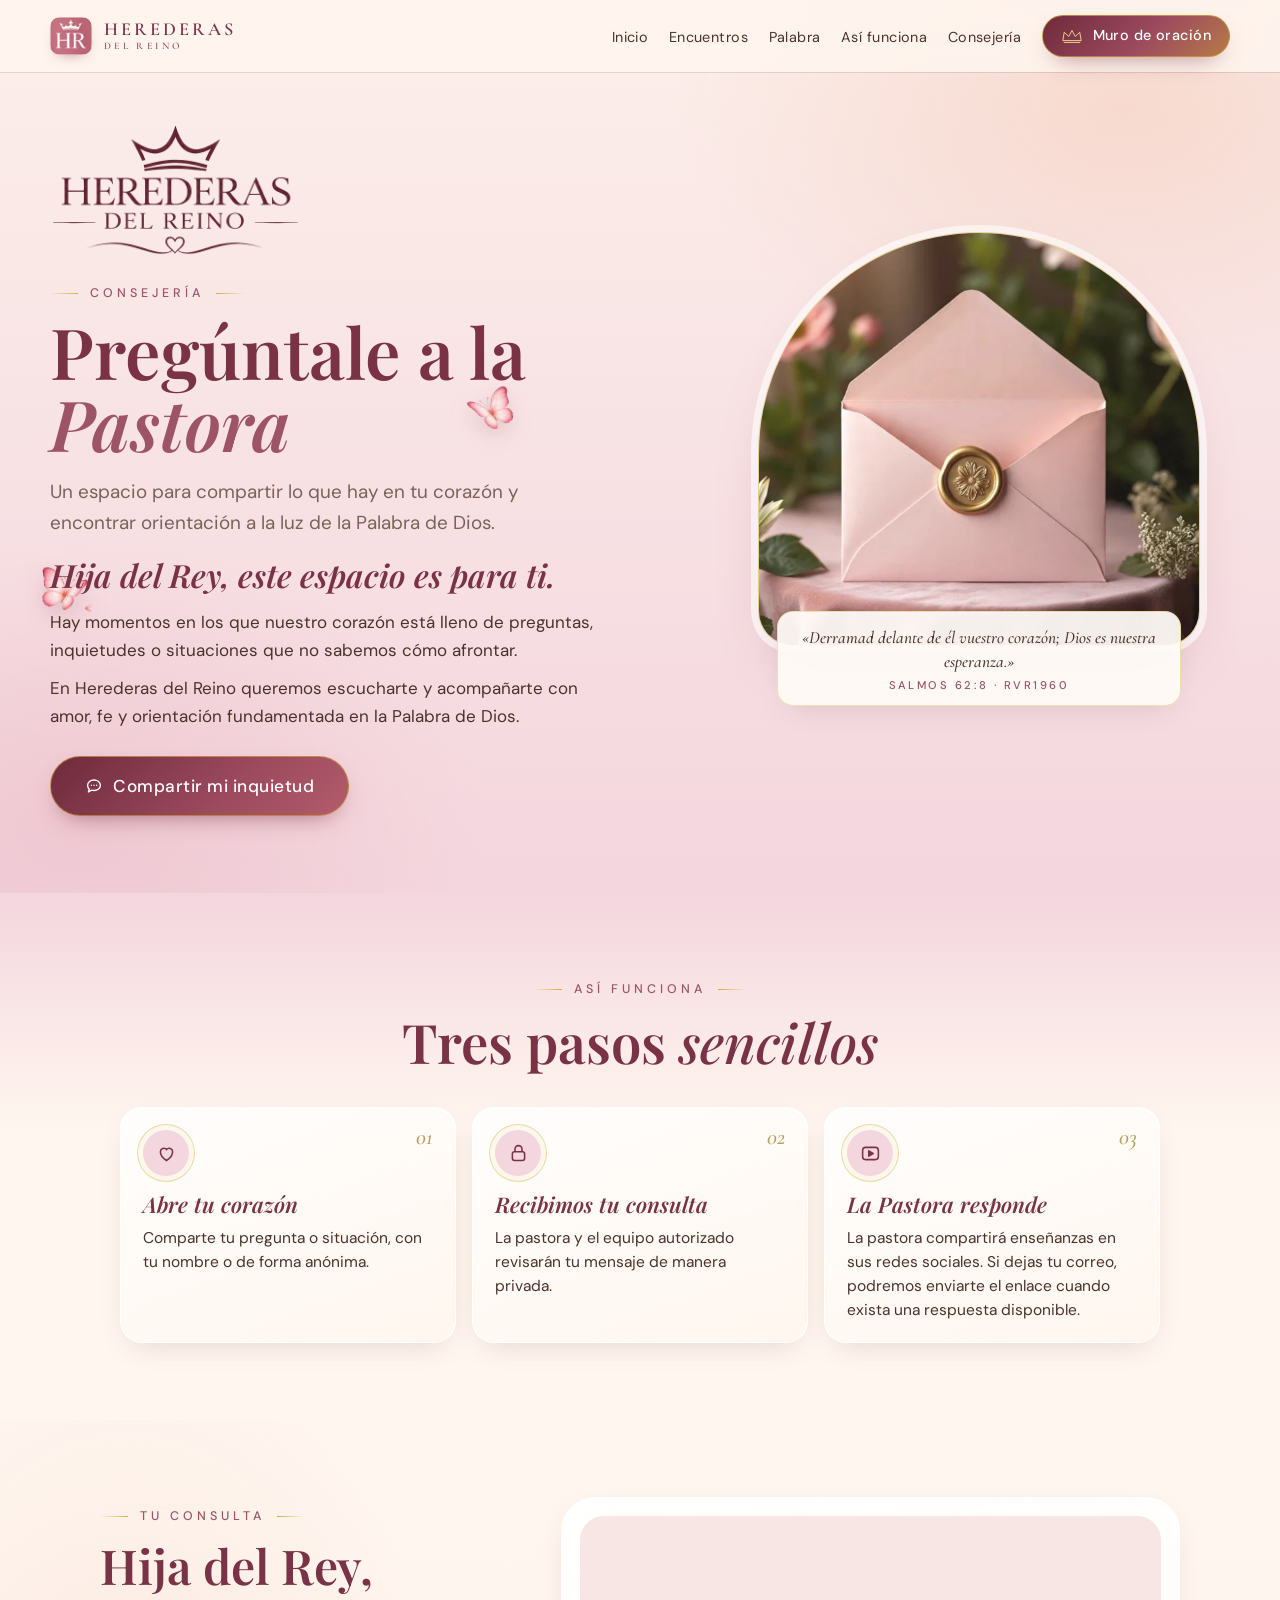
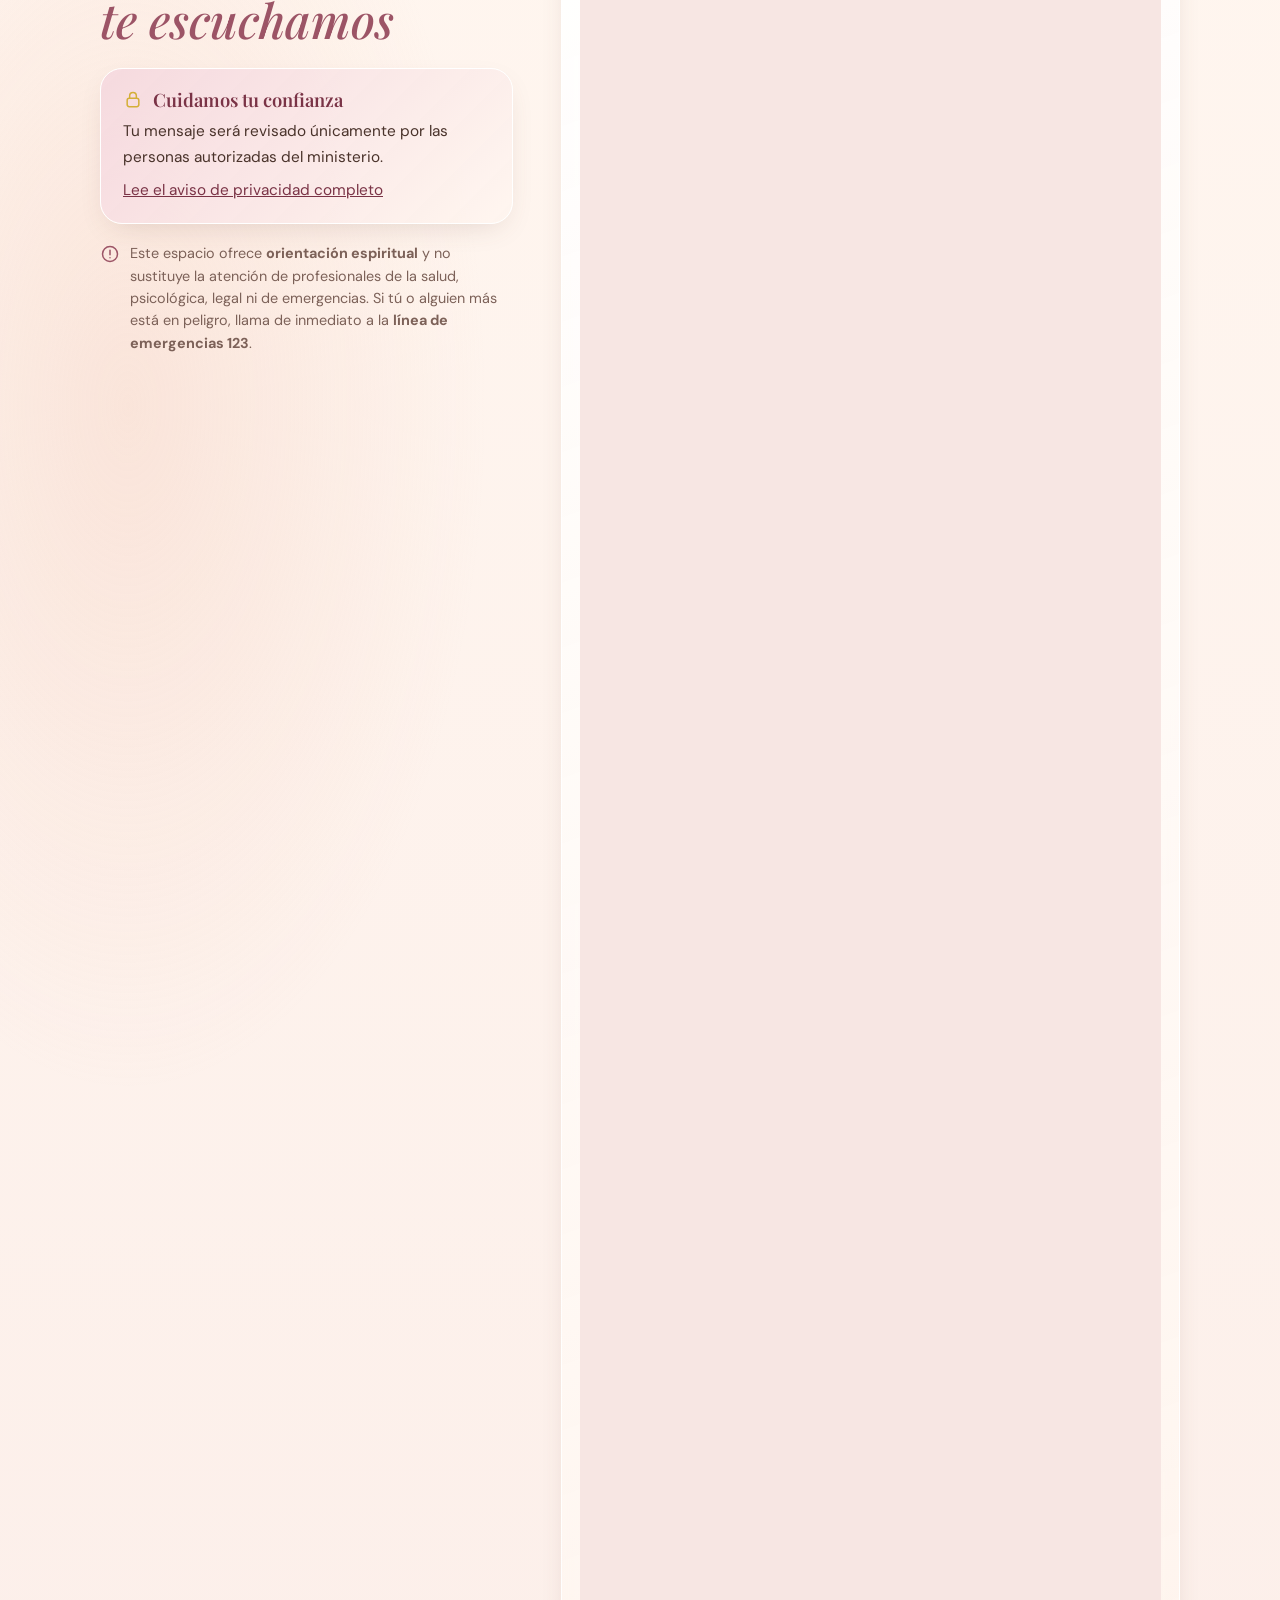
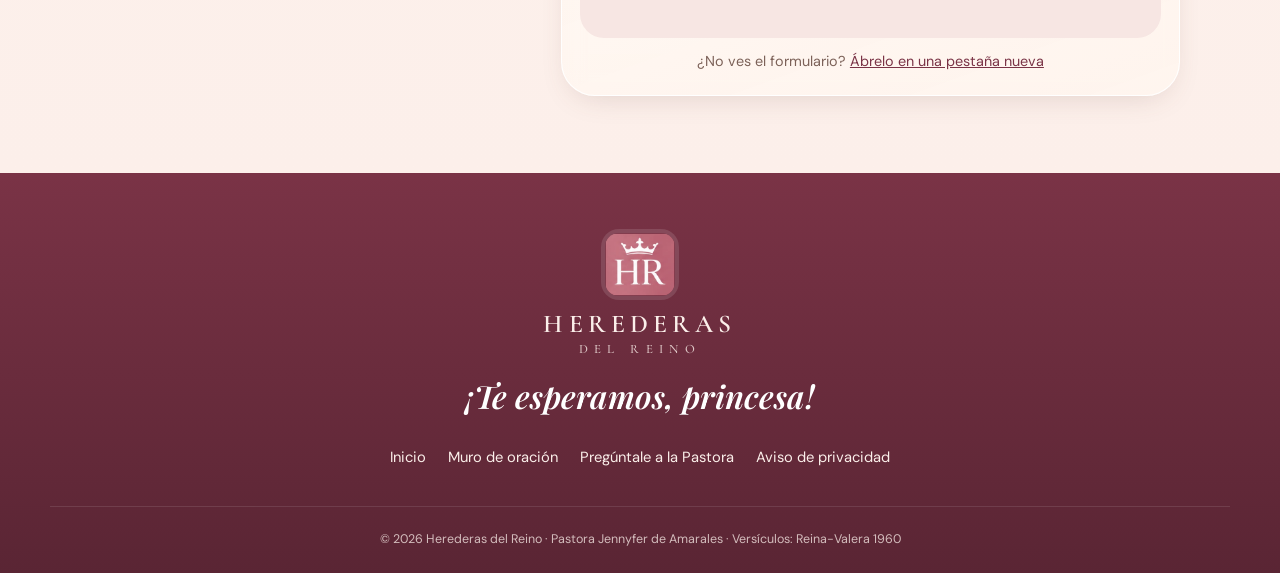
==== commit 0482491e: "Aviso de privacidad de consejería completo con los datos básicos Responsable, canal de atención (Ins" ====
--- a/consejeria/index.html
+++ b/consejeria/index.html
@@ -177,7 +177,7 @@
   </div>
 </footer>
 
-<script src="../assets/js/config.js?v=20"></script>
+<script src="../assets/js/config.js?v=21"></script>
 <script src="../assets/js/consejeria.js?v=3" defer></script>
 </body>
 </html>
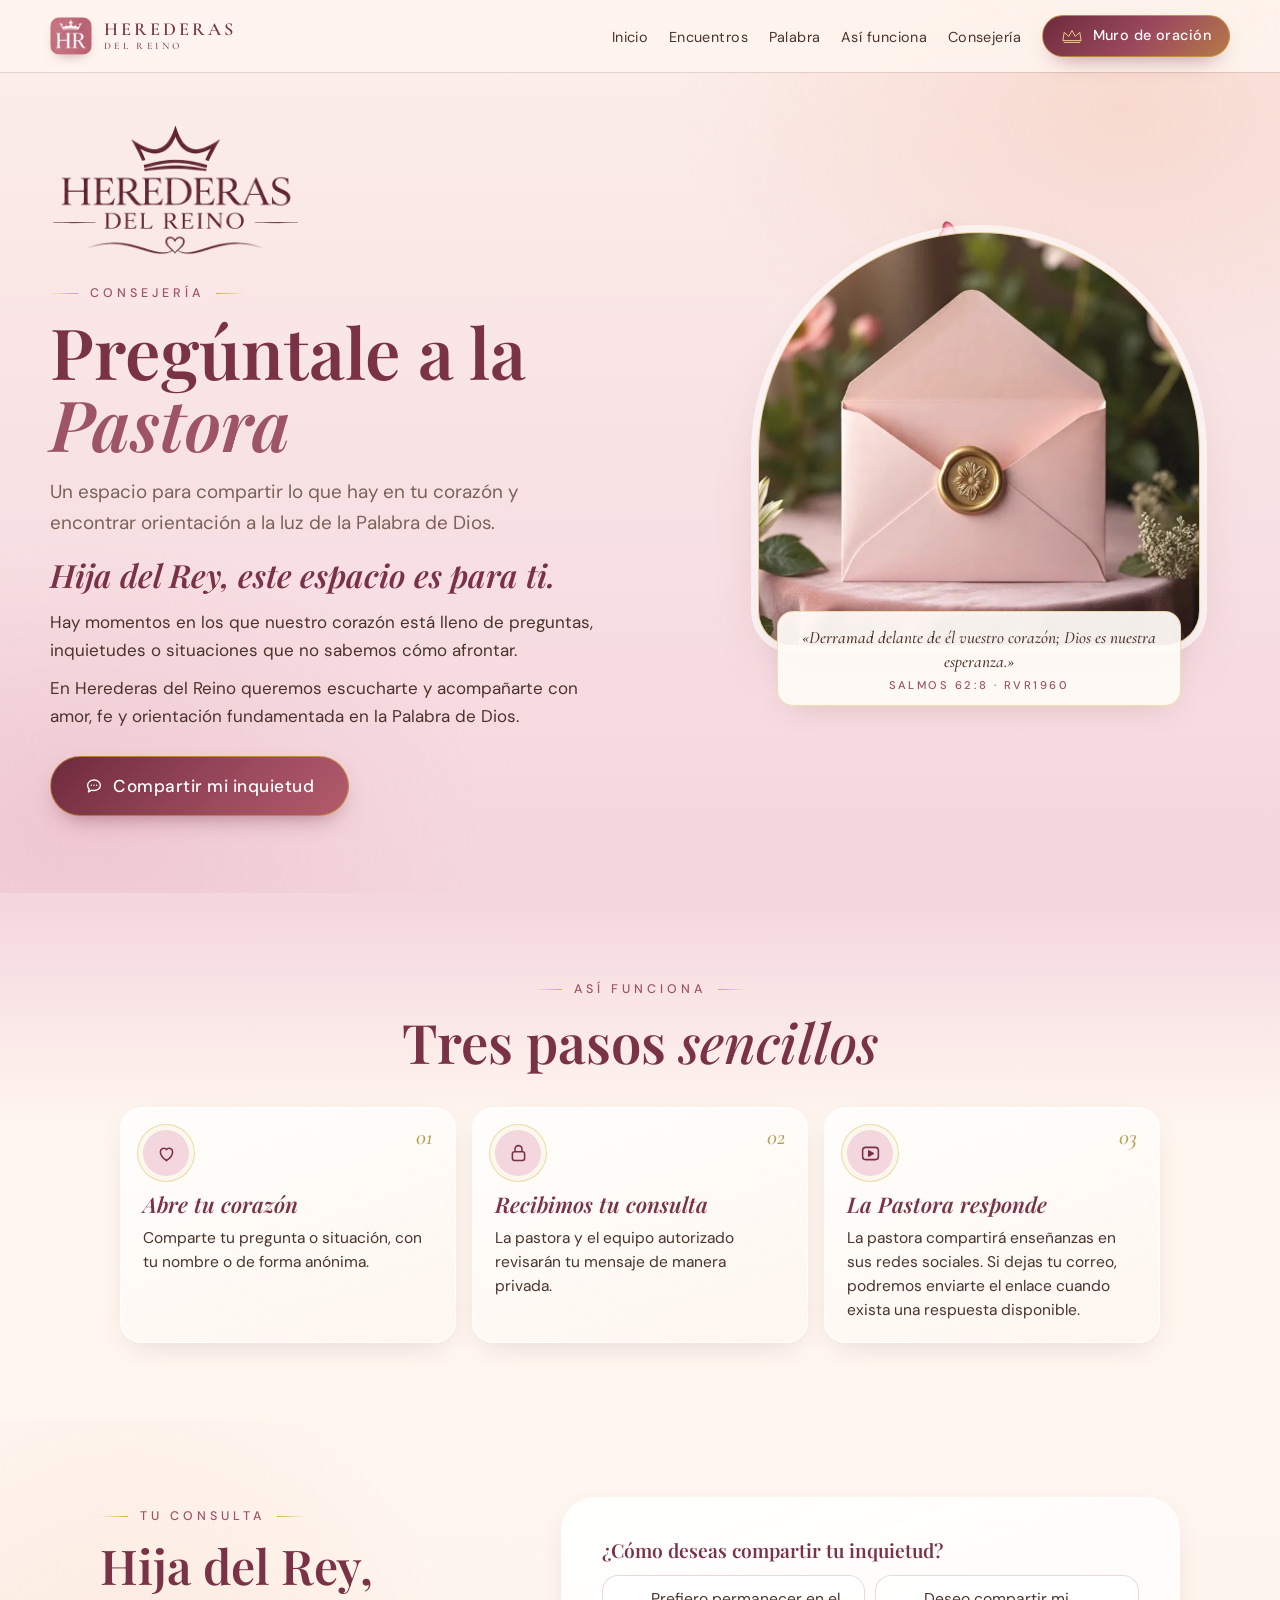
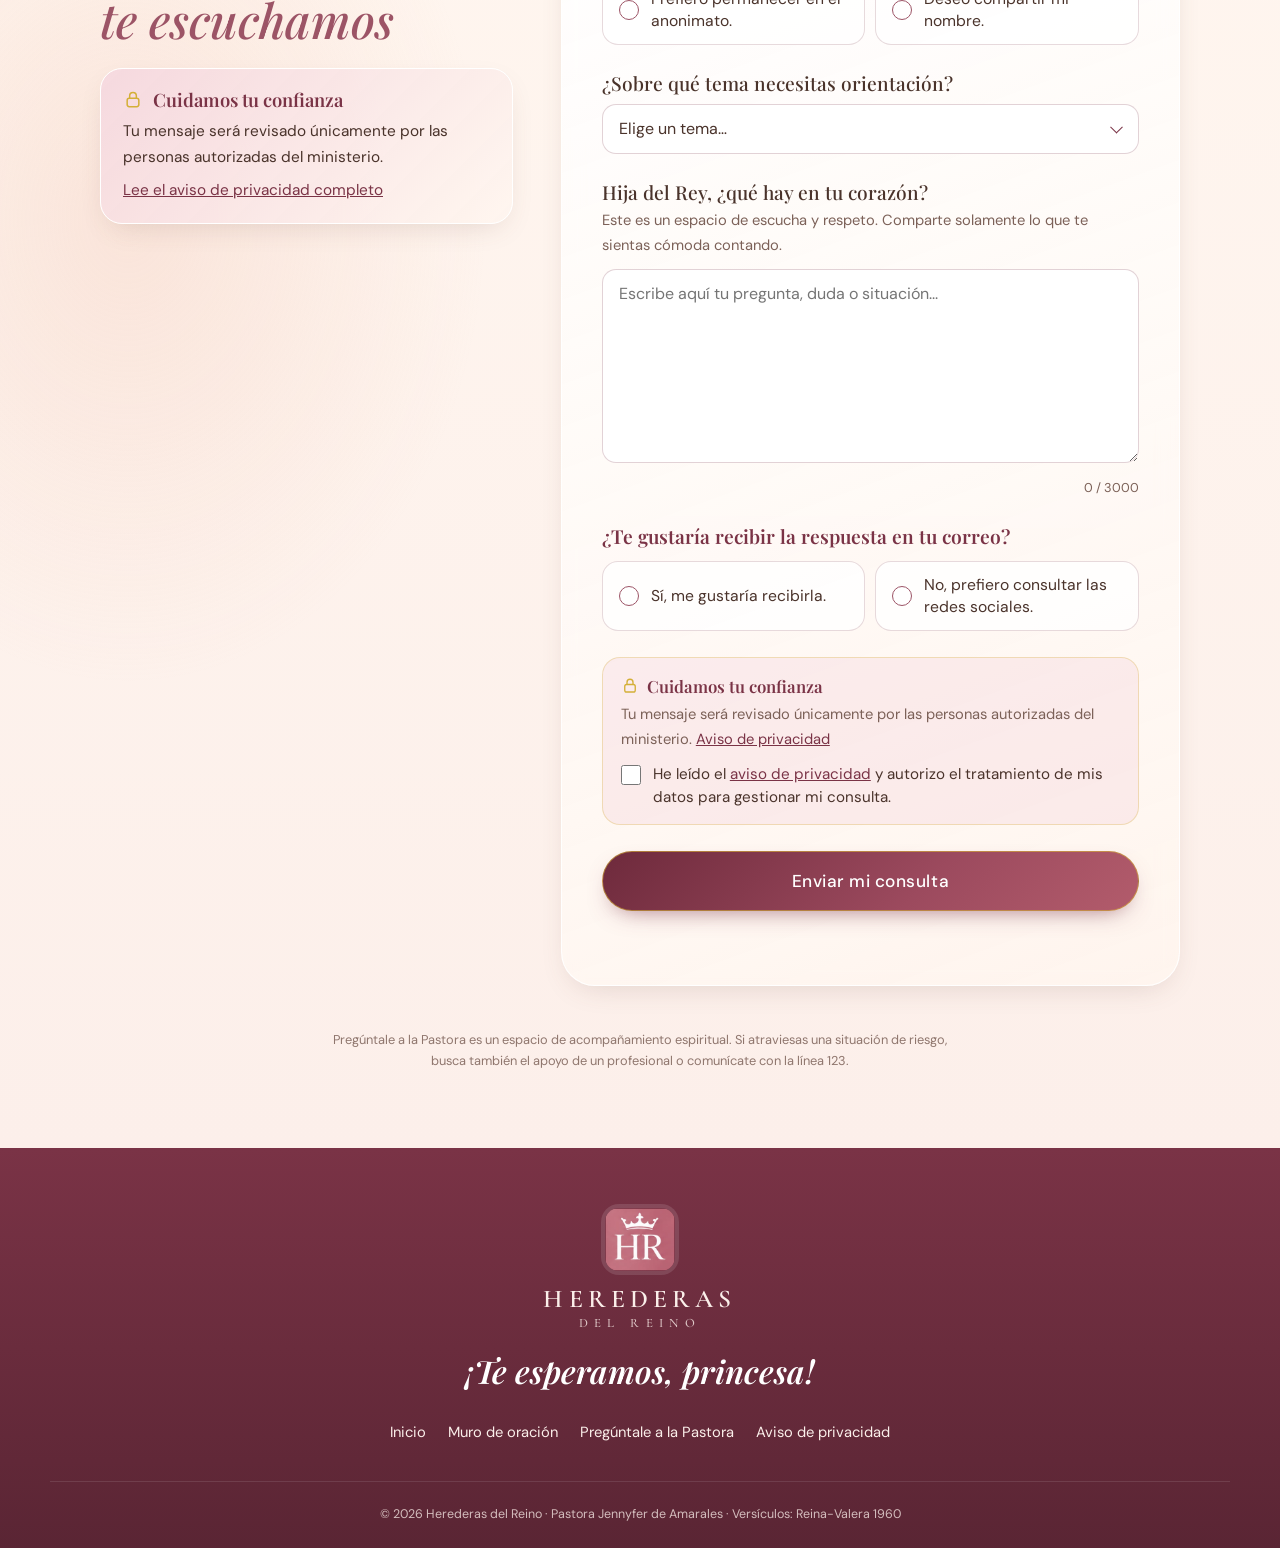
==== commit abd13354: "Consejería: formulario con el diseño del sitio que envía al Google Form Tras enviar se muestra el ag" ====
--- a/consejeria/index.html
+++ b/consejeria/index.html
@@ -17,7 +17,7 @@
 <link rel="preconnect" href="https://fonts.gstatic.com" crossorigin>
 <link rel="stylesheet" href="https://fonts.googleapis.com/css2?family=Cormorant+Garamond:ital,wght@0,500;0,600;1,500&family=DM+Sans:opsz,wght@9..40,400;9..40,500&family=Playfair+Display:ital,wght@0,500;0,600;0,700;1,500;1,600;1,700&display=swap">
 <link rel="stylesheet" href="../assets/css/sitio.css?v=19">
-<link rel="stylesheet" href="../assets/css/consejeria.css?v=4">
+<link rel="stylesheet" href="../assets/css/consejeria.css?v=6">
 </head>
 <body class="pagina-consejeria">
 <a class="saltar" href="#contenido">Saltar al contenido</a>
@@ -131,17 +131,102 @@
         <p>Tu mensaje será revisado únicamente por las personas autorizadas del ministerio.</p>
         <p><a href="privacidad/">Lee el aviso de privacidad completo</a></p>
       </div>
-      <p class="cj-confianza__nota"><svg aria-hidden="true"><use href="#i-alerta"/></svg><span>Este espacio ofrece <strong>orientación espiritual</strong> y no sustituye la atención de profesionales de la salud, psicológica, legal ni de emergencias. Si tú o alguien más está en peligro, llama de inmediato a la <strong>línea de emergencias 123</strong>.</span></p>
     </aside>
 
     <div class="cj-formulario vidrio revelar" data-retraso="1">
-      <div class="cj-embebido">
-        <iframe src="https://docs.google.com/forms/d/e/1FAIpQLSd5wpfnfChXNsFDs8vdb8wkiEpupyosBLXOxADdqyDX2Hc7Sg/viewform?embedded=true"
-                title="Formulario Pregúntale a la Pastora" loading="lazy" referrerpolicy="strict-origin-when-cross-origin">Cargando el formulario…</iframe>
-      </div>
-      <p class="cj-formulario__alterno">¿No ves el formulario? <a href="https://docs.google.com/forms/d/e/1FAIpQLSd5wpfnfChXNsFDs8vdb8wkiEpupyosBLXOxADdqyDX2Hc7Sg/viewform" target="_blank" rel="noopener">Ábrelo en una pestaña nueva</a></p>
+      <form id="form-consulta" novalidate>
+        <fieldset class="cj-campo" id="campo-identidad">
+          <legend>¿Cómo deseas compartir tu inquietud?</legend>
+          <div class="cj-opciones">
+            <label class="cj-opcion"><input type="radio" name="identidad" value="anonima" required><span>Prefiero permanecer en el anonimato.</span></label>
+            <label class="cj-opcion"><input type="radio" name="identidad" value="nombre"><span>Deseo compartir mi nombre.</span></label>
+          </div>
+          <div class="cj-revelado" id="bloque-nombre" hidden>
+            <label class="cj-etiqueta" for="nombre">¿Cómo te llamas? <small>(opcional)</small></label>
+            <input class="cj-input" type="text" id="nombre" name="nombre" maxlength="80" autocomplete="given-name">
+          </div>
+          <p class="cj-error" id="error-identidad" role="alert" hidden></p>
+        </fieldset>
+
+        <div class="cj-campo">
+          <label class="cj-etiqueta cj-etiqueta--titulo" for="tema">¿Sobre qué tema necesitas orientación?</label>
+          <div class="cj-select">
+            <select class="cj-input" id="tema" name="tema" required aria-describedby="error-tema">
+              <option value="">Elige un tema…</option>
+              <option>Mi relación con Dios</option>
+              <option>Familia y matrimonio</option>
+              <option>Perdón y restauración</option>
+              <option>Mis emociones y preocupaciones</option>
+              <option>Mi propósito y llamado</option>
+              <option>Oración y vida espiritual</option>
+              <option>Otra inquietud</option>
+            </select>
+          </div>
+          <p class="cj-error" id="error-tema" role="alert" hidden></p>
+        </div>
+
+        <div class="cj-campo">
+          <label class="cj-etiqueta cj-etiqueta--titulo" for="consulta-texto">Hija del Rey, ¿qué hay en tu corazón?</label>
+          <p class="cj-ayuda" id="ayuda-consulta">Este es un espacio de escucha y respeto. Comparte solamente lo que te sientas cómoda contando.</p>
+          <textarea class="cj-input cj-textarea" id="consulta-texto" name="consulta" rows="7" required maxlength="3000" placeholder="Escribe aquí tu pregunta, duda o situación..." aria-describedby="ayuda-consulta contador-consulta error-consulta"></textarea>
+          <p class="cj-contador" id="contador-consulta" aria-live="polite">0 / 3000</p>
+          <p class="cj-error" id="error-consulta" role="alert" hidden></p>
+        </div>
+
+        <fieldset class="cj-campo" id="campo-respuesta">
+          <legend>¿Te gustaría recibir la respuesta en tu correo?</legend>
+          <div class="cj-opciones">
+            <label class="cj-opcion"><input type="radio" name="respuesta" value="si" required><span>Sí, me gustaría recibirla.</span></label>
+            <label class="cj-opcion"><input type="radio" name="respuesta" value="no"><span>No, prefiero consultar las redes sociales.</span></label>
+          </div>
+          <div class="cj-revelado" id="bloque-correo" hidden>
+            <label class="cj-etiqueta" for="correo">Correo electrónico</label>
+            <input class="cj-input" type="email" id="correo" name="correo" maxlength="120" autocomplete="email" inputmode="email" aria-describedby="error-correo">
+            <p class="cj-error" id="error-correo" role="alert" hidden></p>
+          </div>
+          <p class="cj-error" id="error-respuesta" role="alert" hidden></p>
+        </fieldset>
+
+        <div class="cj-campo cj-privacidad">
+          <p class="cj-privacidad__titulo"><svg aria-hidden="true"><use href="#i-candado"/></svg>Cuidamos tu confianza</p>
+          <p class="cj-ayuda">Tu mensaje será revisado únicamente por las personas autorizadas del ministerio. <a href="privacidad/" target="_blank" rel="noopener">Aviso de privacidad</a></p>
+          <label class="cj-check">
+            <input type="checkbox" id="consentimiento" name="consentimiento" required aria-describedby="error-consentimiento">
+            <span>He leído el <a href="privacidad/" target="_blank" rel="noopener">aviso de privacidad</a> y autorizo el tratamiento de mis datos para gestionar mi consulta.</span>
+          </label>
+          <p class="cj-error" id="error-consentimiento" role="alert" hidden></p>
+        </div>
+
+        <!-- Campo trampa para bots: las personas no lo ven ni lo llenan -->
+        <div class="cj-trampa" aria-hidden="true">
+          <label for="sitio-web">Deja este campo vacío</label>
+          <input type="text" id="sitio-web" name="sitio_web" tabindex="-1" autocomplete="off">
+        </div>
+
+        <button class="boton boton--grande cj-boton cj-enviar" type="submit" id="enviar">
+          <span class="cj-enviar__texto">Enviar mi consulta</span>
+          <span class="cj-enviar__cargando" aria-hidden="true"></span>
+        </button>
+        <p class="cj-estado" id="form-estado" role="status" aria-live="polite"></p>
+      </form>
+
+      <!-- Agradecimiento: aparece solo después de enviar -->
+      <div class="cj-exito" id="exito" hidden tabindex="-1" aria-labelledby="titulo-exito" aria-live="polite">
+        <div class="cj-exito__sello" aria-hidden="true"><svg><use href="#i-corazon"/></svg></div>
+        <h2 id="titulo-exito">¡Gracias por abrir tu corazón!</h2>
+        <p>Hija del Rey, hemos recibido tu mensaje con mucho cariño.</p>
+        <p>Tu consulta será revisada por nuestro equipo de consejería.</p>
+        <p>Si compartiste tu correo, podremos enviarte el enlace cuando exista una respuesta disponible.</p>
+        <p class="cj-exito__bendicion">Que la Palabra de Dios siga iluminando tu camino.</p>
+        <p class="cj-exito__firma">Con amor, <strong>Herederas del Reino</strong></p>
+        <div class="acciones cj-exito__acciones">
+          <a class="boton" href="../">Volver al inicio</a>
+          <button class="boton boton--claro" type="button" id="otra-consulta">Enviar otra consulta</button>
+        </div>
+      </div>
     </div>
   </div>
+  <p class="contenedor cj-nota-final">Pregúntale a la Pastora es un espacio de acompañamiento espiritual. Si atraviesas una situación de riesgo, busca también el apoyo de un profesional o comunícate con la línea 123.</p>
 </section>
 
 <!-- ================= LA PASTORA RESPONDE (oculta mientras no haya videos) ================= -->
@@ -177,7 +262,7 @@
   </div>
 </footer>
 
-<script src="../assets/js/config.js?v=21"></script>
-<script src="../assets/js/consejeria.js?v=3" defer></script>
+<script src="../assets/js/config.js?v=22"></script>
+<script src="../assets/js/consejeria.js?v=5" defer></script>
 </body>
 </html>
--- a/assets/css/consejeria.css
+++ b/assets/css/consejeria.css
@@ -79,36 +79,101 @@
 .cj-confianza__caja h3 { display: flex; align-items: center; gap: 10px; font: 600 1.15rem/1.2 var(--f-titulo); }
 .cj-confianza__caja h3 svg { width: 20px; height: 20px; color: var(--dorado); flex: none; }
 .cj-confianza__caja p { margin-top: 8px; font-size: .96rem; color: var(--tinta); }
-.cj-confianza__nota { display: flex; gap: 10px; margin-top: 18px; font-size: .9rem; line-height: 1.55; color: var(--texto-suave); }
-.cj-confianza__nota svg { flex: none; width: 20px; height: 20px; margin-top: 2px; color: var(--vino-suave); }
 @media (min-width: 960px) {
   .cj-consulta__grid { grid-template-columns: .8fr 1.2fr; margin-inline: auto; }
   .cj-confianza { position: sticky; top: 104px; }
 }
 
-/* ---------- Formulario de Google incrustado ----------
-   Google Forms no informa su altura al sitio: el marco toma la altura medida
-   del formulario según su ancho, para que no haya doble scroll.
-   Si se agregan o quitan preguntas, hay que volver a medir estas alturas. */
-.cj-formulario { padding: clamp(8px, 1.6vw, 18px); border-radius: var(--radio-l); background: linear-gradient(160deg, rgba(255,255,255,.92), rgba(255,246,239,.8)); }
-.cj-embebido { container-type: inline-size; border-radius: calc(var(--radio-l) - 10px); overflow: hidden; background: #F7E6E3; }
-.cj-embebido iframe { display: block; width: 100%; height: 2574px; border: 0; }
-@container (min-width: 300px) { .cj-embebido iframe { height: 2430px; } }
-@container (min-width: 320px) { .cj-embebido iframe { height: 2360px; } }
-@container (min-width: 340px) { .cj-embebido iframe { height: 2248px; } }
-@container (min-width: 360px) { .cj-embebido iframe { height: 2112px; } }
-@container (min-width: 380px) { .cj-embebido iframe { height: 2090px; } }
-@container (min-width: 400px) { .cj-embebido iframe { height: 1984px; } }
-@container (min-width: 460px) { .cj-embebido iframe { height: 1896px; } }
-@container (min-width: 480px) { .cj-embebido iframe { height: 1874px; } }
-@container (min-width: 500px) { .cj-embebido iframe { height: 1830px; } }
-@container (min-width: 520px) { .cj-embebido iframe { height: 1768px; } }
-@container (min-width: 560px) { .cj-embebido iframe { height: 1746px; } }
-@container (min-width: 580px) { .cj-embebido iframe { height: 1722px; } }
-@container (min-width: 640px) { .cj-embebido iframe { height: 1698px; } }
-@container (min-width: 680px) { .cj-embebido iframe { height: 1688px; } }
-@container (min-width: 720px) { .cj-embebido iframe { height: 1648px; } }
-.cj-formulario__alterno { margin: 12px 0 4px; text-align: center; font-size: .9rem; color: var(--texto-suave); }
+/* ---------- Formulario ---------- */
+.cj-formulario { padding: clamp(22px, 4vw, 40px); border-radius: var(--radio-l); background: linear-gradient(160deg, rgba(255,255,255,.92), rgba(255,246,239,.8)); }
+.cj-campo { border: 0; padding: 0; margin: 0 0 26px; min-width: 0; }
+.cj-campo legend, .cj-etiqueta--titulo {
+  display: block; padding: 0; margin-bottom: 12px;
+  font: 600 1.2rem/1.3 var(--f-titulo); color: var(--vino);
+}
+.cj-etiqueta { display: block; margin-bottom: 8px; font-weight: 500; color: var(--tinta); }
+.cj-etiqueta small { font-weight: 400; color: var(--texto-suave); }
+.cj-ayuda { margin: -4px 0 12px; font-size: .92rem; color: var(--texto-suave); }
+
+.cj-opciones { display: grid; gap: 10px; }
+.cj-opcion {
+  position: relative; display: flex; align-items: center; gap: 12px; min-height: 52px; padding: 12px 16px;
+  border-radius: 16px; border: 1px solid rgba(122,51,70,.18); background: rgba(255,255,255,.75); cursor: pointer;
+  transition: border-color .3s, background .3s, box-shadow .3s;
+}
+.cj-opcion:hover { border-color: rgba(122,51,70,.4); }
+.cj-opcion input {
+  appearance: none; -webkit-appearance: none; flex: none; width: 20px; height: 20px; margin: 0; border-radius: 50%;
+  border: 1.5px solid var(--vino-suave); background: #fff; display: grid; place-items: center; cursor: pointer;
+}
+.cj-opcion input::after { content: ""; width: 10px; height: 10px; border-radius: 50%; background: var(--vino); transform: scale(0); transition: transform .25s ease; }
+.cj-opcion input:checked::after { transform: scale(1); }
+.cj-opcion:has(input:checked) { border-color: var(--vino-suave); background: rgba(244,214,222,.55); box-shadow: 0 6px 16px -12px rgba(122,51,70,.7); }
+.cj-opcion input:focus-visible { outline: 2px solid var(--vino); outline-offset: 3px; }
+.cj-opcion span { font-size: .98rem; line-height: 1.4; }
+@media (min-width: 620px) { .cj-opciones { grid-template-columns: 1fr 1fr; } }
+
+.cj-input {
+  width: 100%; min-height: 50px; padding: 12px 16px; border-radius: 14px;
+  border: 1px solid rgba(122,51,70,.22); background: #fff; color: var(--tinta);
+  font: 400 1rem/1.5 var(--f-texto); transition: border-color .3s, box-shadow .3s;
+}
+.cj-input:focus { outline: none; border-color: var(--vino-suave); box-shadow: 0 0 0 4px rgba(232,180,194,.45); }
+.cj-input[aria-invalid="true"] { border-color: #B3263E; }
+.cj-textarea { min-height: 180px; resize: vertical; }
+.cj-select { position: relative; }
+.cj-select select { appearance: none; -webkit-appearance: none; padding-right: 44px; cursor: pointer; }
+.cj-select::after {
+  content: ""; position: absolute; right: 18px; top: 50%; width: 9px; height: 9px; pointer-events: none;
+  border-right: 1.6px solid var(--vino); border-bottom: 1.6px solid var(--vino); transform: translateY(-70%) rotate(45deg);
+}
+.cj-contador { margin-top: 6px; text-align: right; font-size: .8rem; color: var(--texto-suave); }
+.cj-contador.cerca { color: #9A5B12; }
+
+.cj-revelado { margin-top: 14px; animation: revelarCampo .45s cubic-bezier(.2,.7,.2,1); }
+@keyframes revelarCampo { from { opacity: 0; transform: translateY(-6px); } }
+
+.cj-error { display: flex; gap: 6px; margin-top: 8px; font-size: .88rem; color: #A11F36; }
+.cj-error::before { content: "!"; flex: none; display: inline-grid; place-items: center; width: 18px; height: 18px; border-radius: 50%; background: #A11F36; color: #fff; font-size: .72rem; font-weight: 700; }
+
+.cj-privacidad { padding: 18px 18px 16px; border-radius: 18px; background: rgba(244,214,222,.4); border: 1px solid rgba(212,175,55,.3); }
+.cj-privacidad__titulo { display: flex; align-items: center; gap: 8px; font: 600 1.05rem/1.2 var(--f-titulo); color: var(--vino); margin-bottom: 10px; }
+.cj-privacidad__titulo svg { width: 18px; height: 18px; color: var(--dorado); }
+.cj-check { display: flex; gap: 12px; align-items: flex-start; cursor: pointer; font-size: .95rem; line-height: 1.5; }
+.cj-check input { flex: none; width: 20px; height: 20px; margin: 2px 0 0; accent-color: var(--vino); cursor: pointer; }
+
+.cj-trampa { position: absolute !important; left: -9999px; width: 1px; height: 1px; overflow: hidden; }
+
+.cj-enviar { width: 100%; }
+.cj-enviar__cargando { display: none; width: 18px; height: 18px; border-radius: 50%; border: 2px solid rgba(255,255,255,.4); border-top-color: #fff; animation: girar .8s linear infinite; }
+.cj-enviar.enviando .cj-enviar__cargando { display: inline-block; }
+.cj-enviar[disabled] { opacity: .75; cursor: progress; transform: none; }
+@keyframes girar { to { transform: rotate(360deg); } }
+.cj-estado { min-height: 1.5em; margin-top: 12px; text-align: center; font-size: .92rem; color: var(--vino); }
+.cj-estado.error { color: #A11F36; }
+
+/* ---------- Agradecimiento ---------- */
+.cj-exito { padding: clamp(10px, 3vw, 24px) 0; }
+.cj-exito { text-align: center; outline: none; }
+.cj-exito:not([hidden]) { animation: aparecerExito .9s cubic-bezier(.2,.7,.2,1) both; }
+@keyframes aparecerExito { from { opacity: 0; transform: translateY(12px) scale(.98); } }
+.cj-exito__sello {
+  display: grid; place-items: center; width: 74px; height: 74px; margin: 0 auto 18px; border-radius: 50%;
+  background: radial-gradient(circle at 35% 30%, #E8CF7A, #C9A23A 55%, #9E7E1E); color: #fff;
+  box-shadow: 0 0 0 7px rgba(255,255,255,.8), 0 0 0 8px rgba(212,175,55,.5), 0 14px 26px -10px rgba(122,51,70,.5);
+}
+.cj-exito__sello svg { width: 32px; height: 32px; }
+.cj-exito:not([hidden]) .cj-exito__sello { animation: latido 1.6s .5s ease-in-out 2; }
+@keyframes latido { 50% { transform: scale(1.08); } }
+.cj-exito h2 { font-size: clamp(1.8rem, 4vw, 2.4rem); font-style: italic; }
+.cj-exito p { margin: 10px auto 0; max-width: 460px; color: var(--tinta); }
+.cj-exito__bendicion { font: italic 500 1.25rem/1.4 var(--f-marca); color: var(--vino-suave) !important; }
+.cj-exito__firma strong { display: block; color: var(--vino); }
+.cj-exito__acciones { margin-top: 24px; }
+
+/* Nota de acompañamiento: discreta, al final de la sección */
+.cj-nota-final { margin-top: clamp(28px, 4vw, 44px); text-align: center; font-size: .8rem; line-height: 1.6; color: var(--texto-suave); opacity: .85; max-width: 640px; }
+
 
 /* ---------- La Pastora responde ---------- */
 .cj-respuestas { background: linear-gradient(180deg, #FCEFEA, var(--rosa-empolvado)); }
@@ -129,3 +194,7 @@
 @media (max-width: 560px) {
   .cj-portada__foto figcaption { margin-inline: 10px; }
 }
+
+@media (prefers-reduced-motion: reduce) {
+  .cj-exito:not([hidden]), .cj-exito:not([hidden]) .cj-exito__sello { animation: none; }
+}
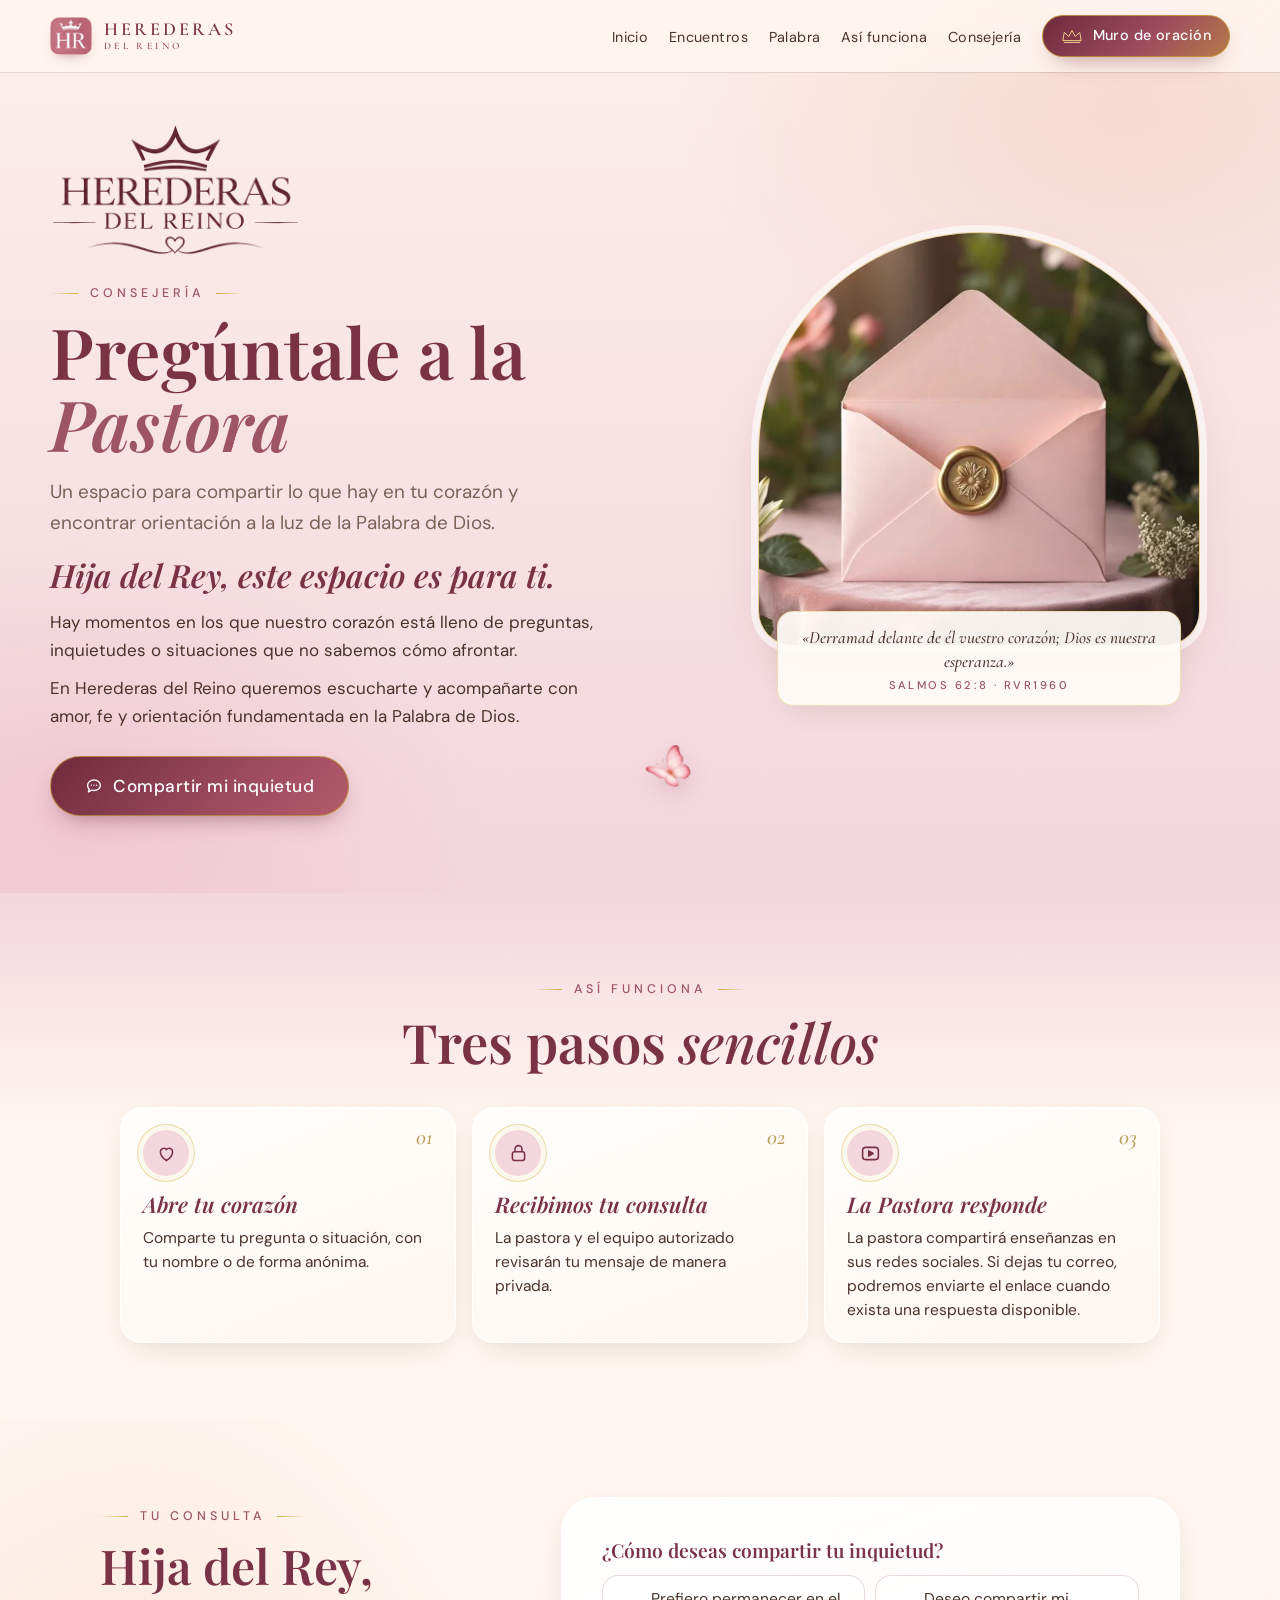
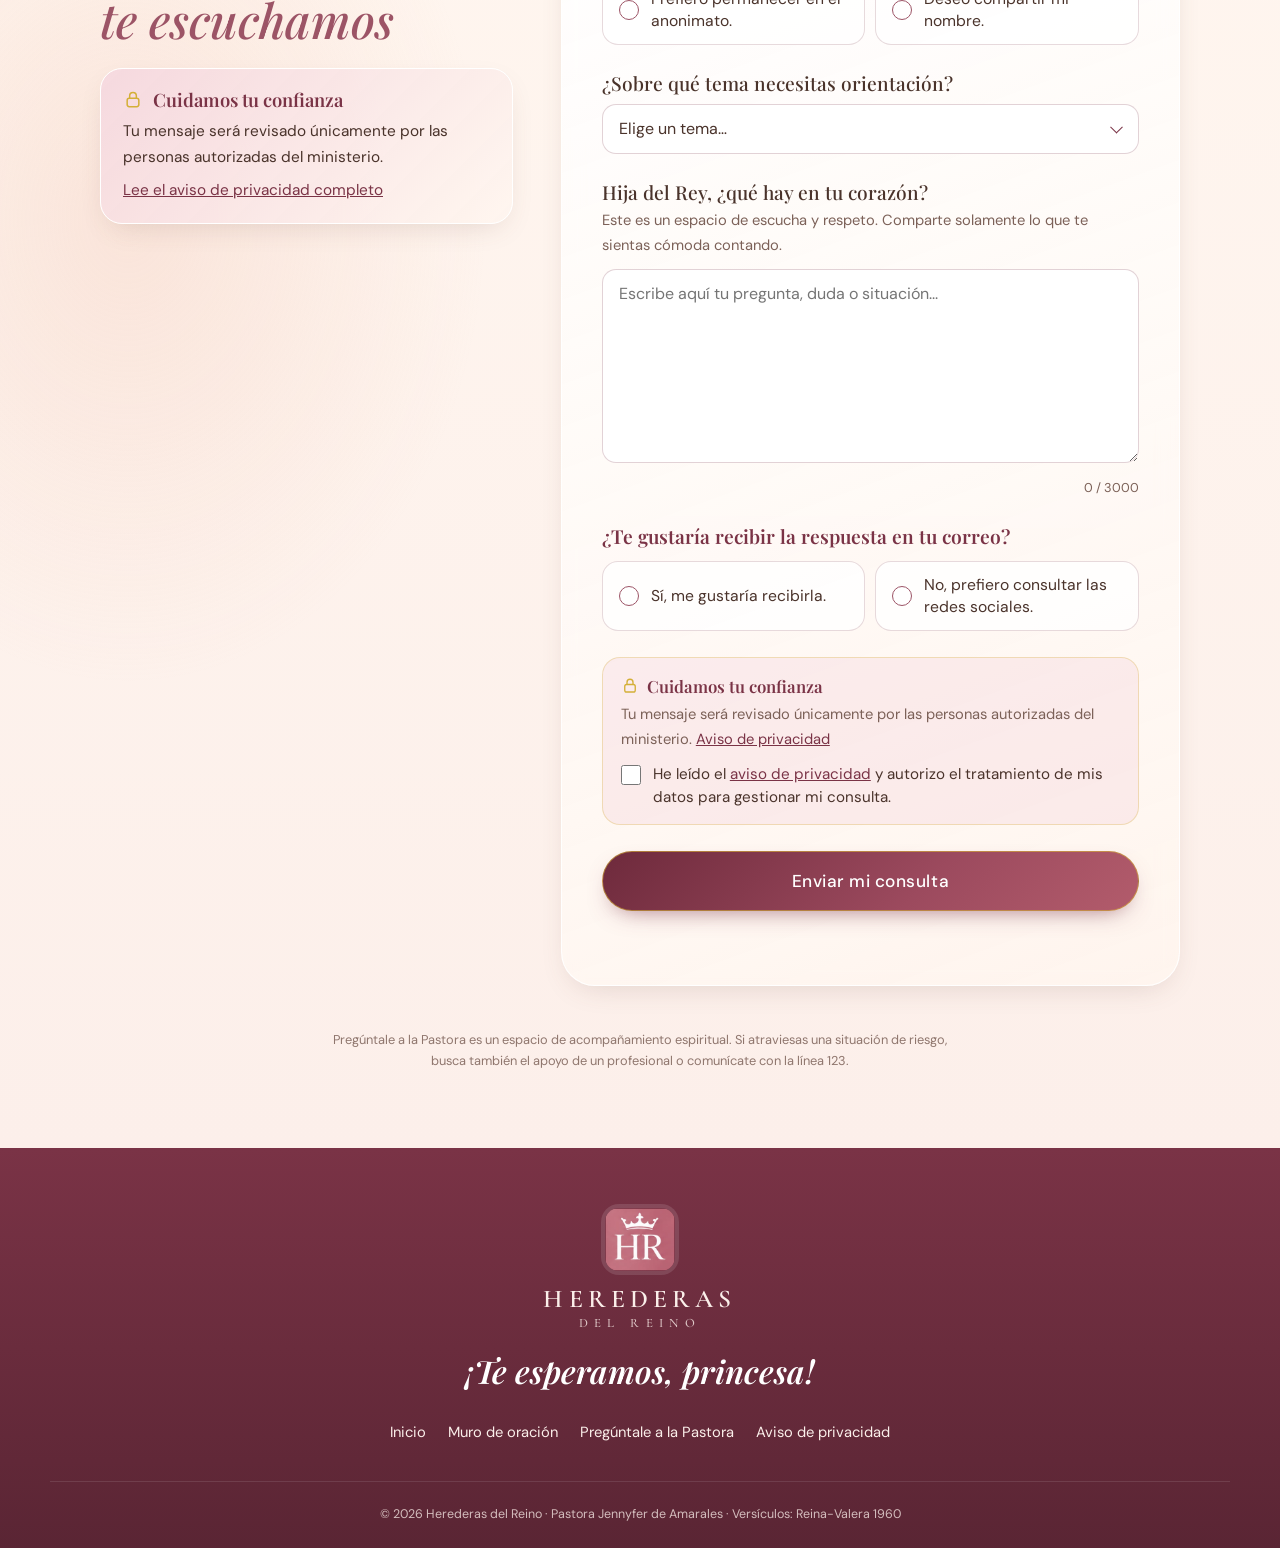
==== commit 768fb3f3: "App instalable (PWA): manifiesto, service worker, barra de app y Bienvenida integrada - Una sola app" ====
--- a/consejeria/index.html
+++ b/consejeria/index.html
@@ -8,7 +8,7 @@
 <meta name="theme-color" content="#F4D6DE">
 <meta name="referrer" content="strict-origin-when-cross-origin">
 <link rel="icon" href="../assets/img/favicon.png" type="image/png">
-<link rel="apple-touch-icon" href="../assets/img/apple-touch-icon.png">
+<link rel="apple-touch-icon" href="/assets/app/iconos/apple-touch-icon.png">
 <meta property="og:type" content="website">
 <meta property="og:title" content="Pregúntale a la Pastora · Herederas del Reino">
 <meta property="og:description" content="Hija del Rey, este espacio es para ti. Comparte tu inquietud y recibe orientación a la luz de la Palabra.">
@@ -18,6 +18,14 @@
 <link rel="stylesheet" href="https://fonts.googleapis.com/css2?family=Cormorant+Garamond:ital,wght@0,500;0,600;1,500&family=DM+Sans:opsz,wght@9..40,400;9..40,500&family=Playfair+Display:ital,wght@0,500;0,600;0,700;1,500;1,600;1,700&display=swap">
 <link rel="stylesheet" href="../assets/css/sitio.css?v=19">
 <link rel="stylesheet" href="../assets/css/consejeria.css?v=6">
+<!-- App Herederas del Reino -->
+<link rel="manifest" href="/manifest.webmanifest">
+<meta name="mobile-web-app-capable" content="yes">
+<meta name="apple-mobile-web-app-capable" content="yes">
+<meta name="apple-mobile-web-app-title" content="Herederas">
+<meta name="apple-mobile-web-app-status-bar-style" content="default">
+<link rel="stylesheet" href="/assets/app/app.css?v=1">
+<script src="/assets/app/app.js?v=1"></script>
 </head>
 <body class="pagina-consejeria">
 <a class="saltar" href="#contenido">Saltar al contenido</a>
--- a/assets/app/app.css
+++ b/assets/app/app.css
@@ -0,0 +1,121 @@
+/* =====================================================================
+   Capa de app de Herederas del Reino
+   Solo agrega piezas nuevas (barra inferior, avisos, invitación).
+   La barra y los ajustes de espacio aparecen únicamente en la app
+   instalada (html.es-app); el sitio web se ve igual que siempre.
+   ===================================================================== */
+:root {
+  --hr-marfil: #FFF6EF;
+  --hr-rosa-empolvado: #F4D6DE;
+  --hr-rosa-antiguo: #E8B4C2;
+  --hr-durazno: #F6D3C2;
+  --hr-dorado: #D4AF37;
+  --hr-dorado-suave: rgba(212, 175, 55, .38);
+  --hr-vino: #7A3346;
+  --hr-marron: #8A6A62;
+  --hr-barra: 64px;
+  --hr-abajo: env(safe-area-inset-bottom, 0px);
+  --hr-letra: 'DM Sans', system-ui, -apple-system, 'Segoe UI', sans-serif;
+}
+
+/* ---------- Barra inferior ---------- */
+.hr-barra-app {
+  position: fixed; left: 0; right: 0; bottom: 0; z-index: 120;
+  display: grid; grid-template-columns: repeat(4, 1fr);
+  height: calc(var(--hr-barra) + var(--hr-abajo));
+  padding: 0 max(8px, env(safe-area-inset-right)) var(--hr-abajo) max(8px, env(safe-area-inset-left));
+  background: rgba(255, 246, 239, .93);
+  -webkit-backdrop-filter: blur(16px) saturate(1.2); backdrop-filter: blur(16px) saturate(1.2);
+  border-top: 1px solid var(--hr-dorado-suave);
+  box-shadow: 0 -10px 28px -20px rgba(122, 51, 70, .55);
+  font-family: var(--hr-letra);
+}
+.hr-barra-app a {
+  position: relative; display: flex; flex-direction: column; align-items: center; justify-content: center; gap: 3px;
+  min-height: 48px; color: var(--hr-marron); text-decoration: none;
+  font-size: .7rem; font-weight: 500; letter-spacing: .03em;
+  -webkit-tap-highlight-color: transparent; transition: color .25s ease;
+}
+.hr-barra-app svg { width: 25px; height: 25px; transition: transform .3s ease; }
+.hr-barra-app a::before {
+  content: ""; position: absolute; top: 0; left: 50%; width: 28px; height: 3px; border-radius: 0 0 4px 4px;
+  background: linear-gradient(90deg, #E9CF7A, var(--hr-dorado)); transform: translateX(-50%) scaleX(0);
+  transition: transform .3s ease;
+}
+.hr-barra-app a[aria-current="page"] { color: var(--hr-vino); font-weight: 600; }
+.hr-barra-app a[aria-current="page"]::before { transform: translateX(-50%) scaleX(1); }
+.hr-barra-app a[aria-current="page"] svg { transform: translateY(-1px); fill: rgba(232, 180, 194, .35); }
+.hr-barra-app a:active svg { transform: scale(.9); }
+.hr-barra-app a:focus-visible { outline: 2px solid var(--hr-vino); outline-offset: -6px; border-radius: 14px; }
+/* Tableta y escritorio (app instalada): barra flotante centrada */
+@media (min-width: 900px) {
+  .hr-barra-app {
+    left: 50%; right: auto; bottom: calc(14px + var(--hr-abajo)); width: 460px; height: var(--hr-barra);
+    padding: 0 10px; transform: translateX(-50%);
+    border: 1px solid var(--hr-dorado-suave); border-radius: 22px;
+    box-shadow: 0 18px 40px -22px rgba(122, 51, 70, .6);
+  }
+  html.es-app .hr-aviso-app { bottom: calc(var(--hr-barra) + 28px); }
+}
+
+/* Espacio para la barra en cada página de la app */
+html.es-app body { padding-bottom: calc(var(--hr-barra) + var(--hr-abajo)); }
+html.es-app { scroll-padding-bottom: calc(var(--hr-barra) + var(--hr-abajo)); }
+/* Que la app nunca se mueva de lado (las mariposas y la luz del inicio salen unos píxeles del borde) */
+html.es-app, html.es-app body { overflow-x: clip; }
+/* Portal de bienvenida: el botón de música sube por encima de la barra */
+html.es-app .musica { bottom: calc(var(--hr-barra) + var(--hr-abajo) + 12px); }
+
+/* ---------- Avisos (versión nueva / sin conexión) ---------- */
+.hr-aviso-app {
+  position: fixed; left: 50%; z-index: 130; bottom: calc(16px + var(--hr-abajo));
+  display: flex; align-items: center; gap: 12px; width: max-content; max-width: calc(100% - 28px);
+  padding: 10px 12px 10px 16px; border-radius: 16px;
+  background: rgba(255, 251, 247, .97); color: var(--hr-vino);
+  border: 1px solid var(--hr-dorado-suave); box-shadow: 0 14px 34px -16px rgba(122, 51, 70, .55);
+  font: 500 .88rem/1.35 var(--hr-letra);
+  opacity: 0; transform: translate(-50%, 12px); transition: opacity .35s ease, transform .35s ease;
+}
+html.es-app .hr-aviso-app { bottom: calc(var(--hr-barra) + var(--hr-abajo) + 12px); }
+.hr-aviso-app.visible { opacity: 1; transform: translate(-50%, 0); }
+.hr-aviso-app svg { width: 20px; height: 20px; flex: none; }
+.hr-aviso-app button {
+  flex: none; min-height: 40px; padding: 8px 16px; border: 0; border-radius: 999px; cursor: pointer;
+  background: var(--hr-vino); color: #fff; font: 600 .85rem var(--hr-letra);
+}
+.hr-aviso-app button:disabled { opacity: .7; cursor: default; }
+
+/* ---------- Invitación a instalar ---------- */
+.hr-invitacion {
+  position: fixed; z-index: 60; left: 12px; right: 12px; bottom: calc(12px + var(--hr-abajo));
+  display: grid; grid-template-columns: auto 1fr auto; align-items: center; gap: 12px;
+  padding: 14px 12px 14px 14px; border-radius: 22px;
+  background: linear-gradient(135deg, rgba(255, 251, 247, .98), rgba(252, 239, 234, .98));
+  border: 1px solid var(--hr-dorado-suave); box-shadow: 0 22px 48px -22px rgba(122, 51, 70, .6);
+  color: #5B4146; font-family: var(--hr-letra);
+  opacity: 0; transform: translateY(18px); transition: opacity .4s ease, transform .4s ease;
+}
+.hr-invitacion.visible { opacity: 1; transform: none; }
+.hr-invitacion img { width: 52px; height: 52px; border-radius: 14px; box-shadow: 0 6px 16px -8px rgba(122, 51, 70, .55); }
+.hr-invitacion strong { display: block; color: var(--hr-vino); font: 600 1rem/1.25 'Playfair Display', Georgia, serif; }
+.hr-invitacion p { margin: 3px 0 0; font-size: .84rem; line-height: 1.4; }
+.hr-invitacion b { color: var(--hr-vino); font-weight: 600; }
+.hr-icono-texto svg { width: 17px; height: 17px; vertical-align: -3px; color: #2F7BF6; }
+.hr-invitacion__instalar {
+  grid-column: 2 / 3; justify-self: start; min-height: 42px; padding: 9px 20px; border: 0; border-radius: 999px; cursor: pointer;
+  background: var(--hr-vino); color: #fff; font: 600 .88rem var(--hr-letra);
+  box-shadow: 0 10px 22px -12px rgba(122, 51, 70, .8);
+}
+.hr-invitacion__cerrar {
+  grid-column: 3; grid-row: 1; align-self: start; width: 40px; height: 40px; margin: -6px -4px 0 0;
+  display: grid; place-items: center; border: 0; border-radius: 50%; background: transparent; color: var(--hr-marron); cursor: pointer;
+}
+.hr-invitacion__cerrar svg { width: 20px; height: 20px; }
+.hr-invitacion__instalar:focus-visible, .hr-invitacion__cerrar:focus-visible, .hr-aviso-app button:focus-visible { outline: 2px solid var(--hr-vino); outline-offset: 3px; }
+@media (min-width: 700px) {
+  .hr-invitacion { left: auto; right: 20px; bottom: 20px; width: 400px; }
+}
+
+@media (prefers-reduced-motion: reduce) {
+  .hr-barra-app a, .hr-barra-app svg, .hr-barra-app a::before, .hr-aviso-app, .hr-invitacion { transition: none; }
+}
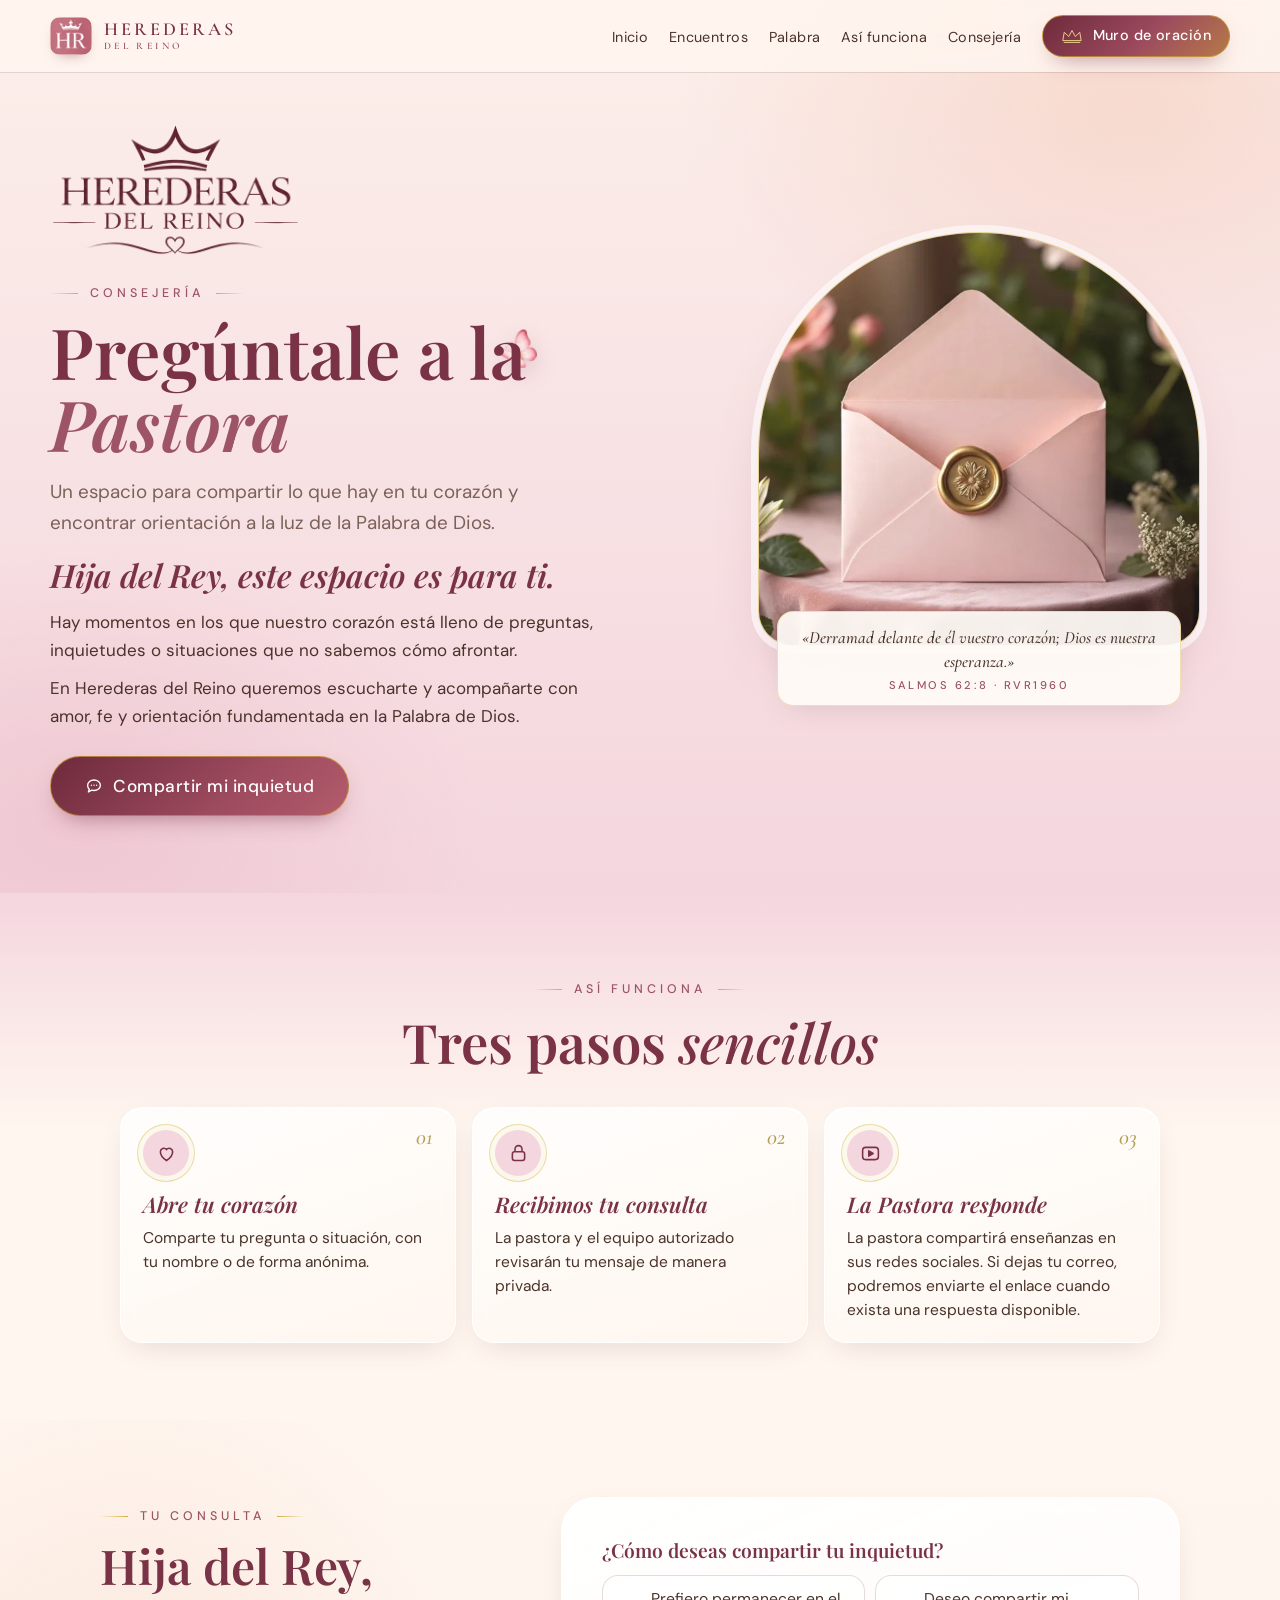
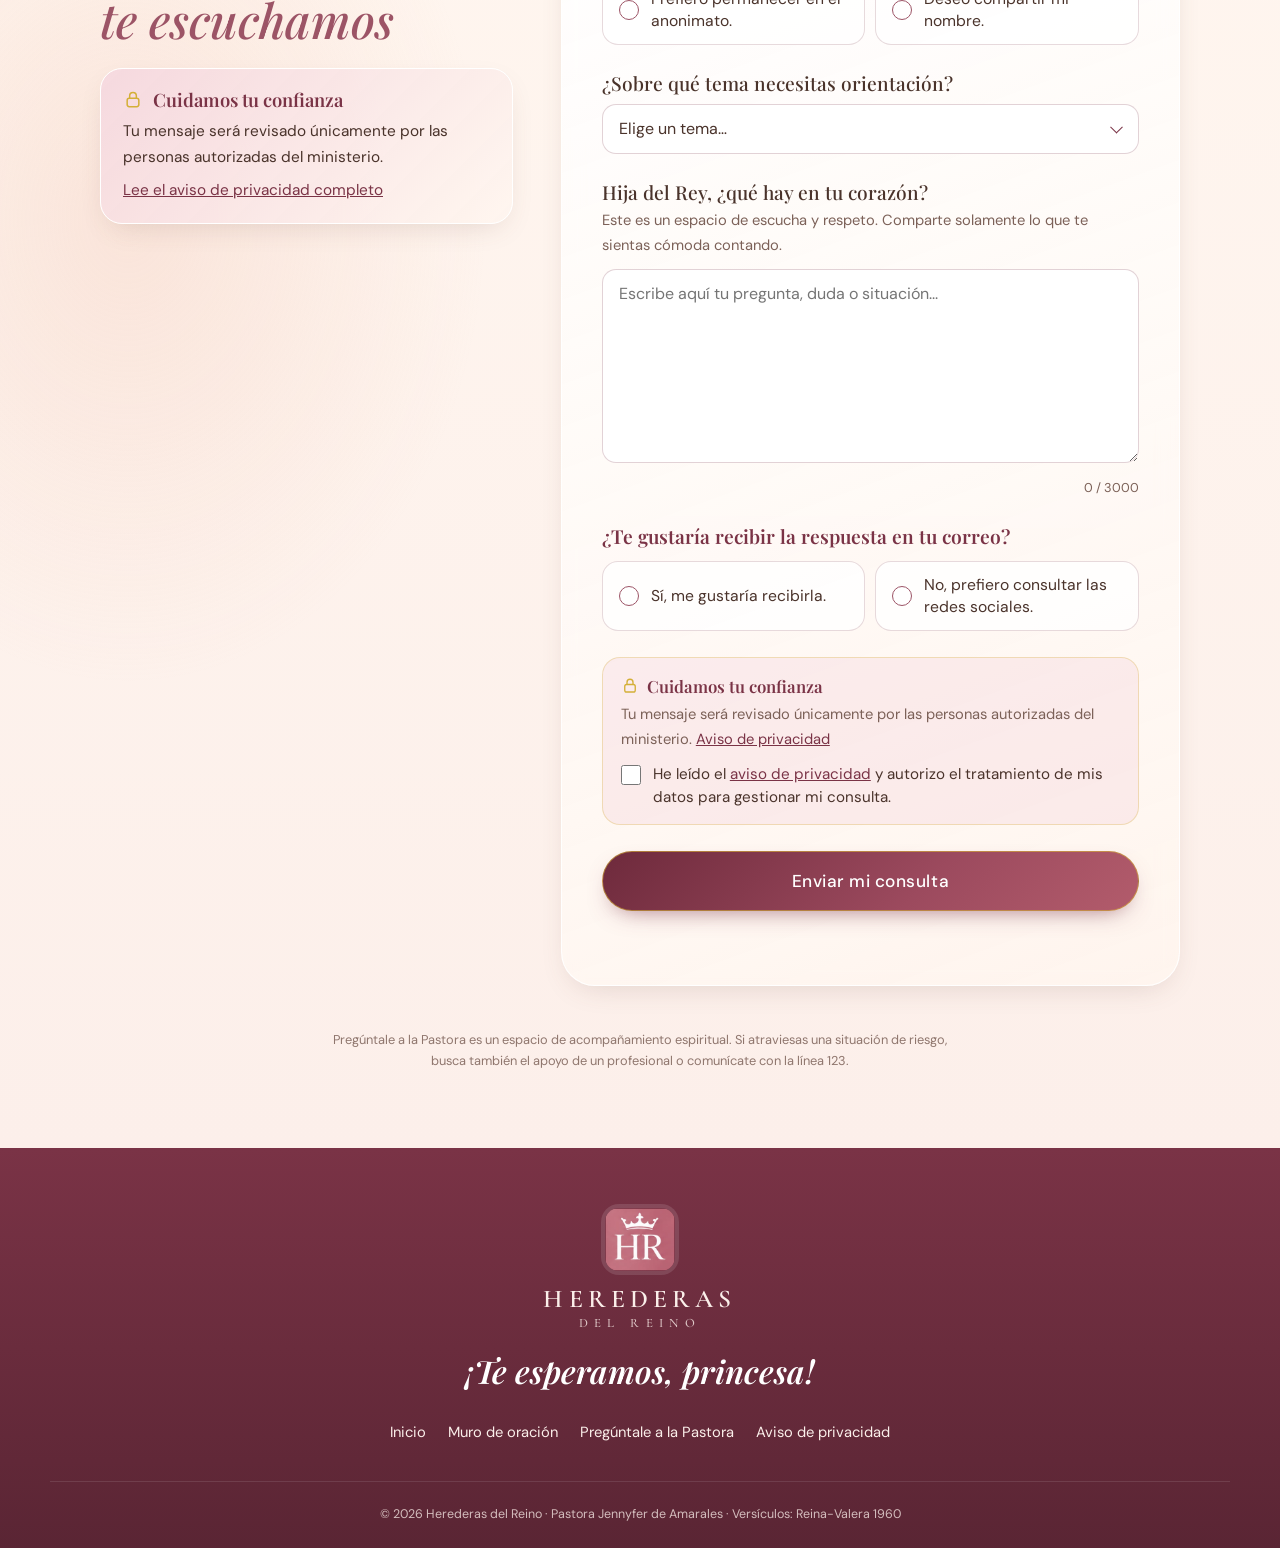
==== commit bdaaae2e: "Botón sutil «Instalar app» siempre disponible en el inicio y la Bienvenida - Queda abajo a la izquie" ====
--- a/consejeria/index.html
+++ b/consejeria/index.html
@@ -1,276 +1,276 @@
-<!doctype html>
-<html lang="es">
-<head>
-<meta charset="utf-8">
-<meta name="viewport" content="width=device-width, initial-scale=1, viewport-fit=cover">
-<title>Pregúntale a la Pastora · Herederas del Reino</title>
-<meta name="description" content="Un espacio para compartir lo que hay en tu corazón, con tu nombre o de forma anónima, y encontrar orientación a la luz de la Palabra de Dios.">
-<meta name="theme-color" content="#F4D6DE">
-<meta name="referrer" content="strict-origin-when-cross-origin">
-<link rel="icon" href="../assets/img/favicon.png" type="image/png">
-<link rel="apple-touch-icon" href="/assets/app/iconos/apple-touch-icon.png">
-<meta property="og:type" content="website">
-<meta property="og:title" content="Pregúntale a la Pastora · Herederas del Reino">
-<meta property="og:description" content="Hija del Rey, este espacio es para ti. Comparte tu inquietud y recibe orientación a la luz de la Palabra.">
-<meta property="og:image" content="https://herederas-del-reino.github.io/assets/img/og-herederas.jpg">
-<link rel="preconnect" href="https://fonts.googleapis.com">
-<link rel="preconnect" href="https://fonts.gstatic.com" crossorigin>
-<link rel="stylesheet" href="https://fonts.googleapis.com/css2?family=Cormorant+Garamond:ital,wght@0,500;0,600;1,500&family=DM+Sans:opsz,wght@9..40,400;9..40,500&family=Playfair+Display:ital,wght@0,500;0,600;0,700;1,500;1,600;1,700&display=swap">
-<link rel="stylesheet" href="../assets/css/sitio.css?v=19">
-<link rel="stylesheet" href="../assets/css/consejeria.css?v=6">
-<!-- App Herederas del Reino -->
-<link rel="manifest" href="/manifest.webmanifest">
-<meta name="mobile-web-app-capable" content="yes">
-<meta name="apple-mobile-web-app-capable" content="yes">
-<meta name="apple-mobile-web-app-title" content="Herederas">
-<meta name="apple-mobile-web-app-status-bar-style" content="default">
-<link rel="stylesheet" href="/assets/app/app.css?v=1">
-<script src="/assets/app/app.js?v=1"></script>
-</head>
-<body class="pagina-consejeria">
-<a class="saltar" href="#contenido">Saltar al contenido</a>
-
-<svg width="0" height="0" style="position:absolute" aria-hidden="true">
-  <defs>
-    <symbol id="i-corona" viewBox="0 0 48 32" fill="none" stroke="currentColor" stroke-width="2" stroke-linejoin="round"><path d="M4 26 7 8l10 9 7-13 7 13 10-9 3 18Z"/><path d="M6 30h36"/></symbol>
-    <symbol id="i-corazon" viewBox="0 0 24 24" fill="none" stroke="currentColor" stroke-width="1.8"><path d="M12 20s-7-4.4-7-10a4 4 0 0 1 7-2.6A4 4 0 0 1 19 10c0 5.6-7 10-7 10Z"/></symbol>
-    <symbol id="i-candado" viewBox="0 0 24 24" fill="none" stroke="currentColor" stroke-width="1.8"><rect x="5" y="10" width="14" height="10" rx="2.5"/><path d="M8 10V7a4 4 0 0 1 8 0v3"/></symbol>
-    <symbol id="i-mensaje" viewBox="0 0 24 24" fill="none" stroke="currentColor" stroke-width="1.8" stroke-linejoin="round"><path d="M12 4c4.7 0 8.5 3.1 8.5 7s-3.8 7-8.5 7c-1 0-2-.1-2.9-.4L4.5 20l1.2-3.6C4.3 15 3.5 13.1 3.5 11c0-3.9 3.8-7 8.5-7Z"/><circle cx="8.5" cy="11" r=".9" fill="currentColor" stroke="none"/><circle cx="12" cy="11" r=".9" fill="currentColor" stroke="none"/><circle cx="15.5" cy="11" r=".9" fill="currentColor" stroke="none"/></symbol>
-    <symbol id="i-video" viewBox="0 0 24 24" fill="none" stroke="currentColor" stroke-width="1.8" stroke-linejoin="round"><rect x="3" y="5" width="18" height="14" rx="3.5"/><path d="m10 9 5 3-5 3Z" fill="currentColor"/></symbol>
-    <symbol id="i-biblia" viewBox="0 0 48 40" fill="none" stroke="currentColor" stroke-width="2" stroke-linejoin="round"><path d="M24 8c-5-4-13-5-20-4v28c7-1 15 0 20 4 5-4 13-5 20-4V4c-7-1-15 0-20 4Z"/><path d="M24 8v28"/></symbol>
-    <symbol id="i-flecha" viewBox="0 0 24 24" fill="none" stroke="currentColor" stroke-width="1.8" stroke-linecap="round"><path d="M5 12h14M13 6l6 6-6 6"/></symbol>
-    <symbol id="i-abajo" viewBox="0 0 24 24" fill="none" stroke="currentColor" stroke-width="1.8" stroke-linecap="round"><path d="M12 5v14M6 13l6 6 6-6"/></symbol>
-    <symbol id="i-check" viewBox="0 0 24 24" fill="none" stroke="currentColor" stroke-width="2" stroke-linecap="round" stroke-linejoin="round"><path d="m5 12 5 5 9-10"/></symbol>
-    <symbol id="i-menu" viewBox="0 0 24 24" fill="none" stroke="currentColor" stroke-width="1.8" stroke-linecap="round"><path d="M4 7h16M4 12h16M4 17h10"/></symbol>
-    <symbol id="i-externo" viewBox="0 0 24 24" fill="none" stroke="currentColor" stroke-width="1.8" stroke-linecap="round"><path d="M14 5h5v5M19 5l-8 8M18 14v4a1 1 0 0 1-1 1H6a1 1 0 0 1-1-1V7a1 1 0 0 1 1-1h4"/></symbol>
-    <symbol id="i-alerta" viewBox="0 0 24 24" fill="none" stroke="currentColor" stroke-width="1.8" stroke-linecap="round"><circle cx="12" cy="12" r="9"/><path d="M12 7.5v5.5M12 16.5v.01"/></symbol>
-  </defs>
-</svg>
-
-<!-- ================= NAVEGACIÓN ================= -->
-<header class="nav solida" id="nav">
-  <div class="contenedor nav__barra">
-    <a class="marca" href="../" aria-label="Herederas del Reino, ir a la página principal">
-      <img src="../assets/img/hr-insignia.webp" alt="" width="42" height="38">
-      <span>Herederas<small>del Reino</small></span>
-    </a>
-    <nav aria-label="Principal">
-      <ul class="nav__enlaces" id="nav-enlaces">
-        <li><a href="../">Inicio</a></li>
-        <li><a href="../#encuentros">Encuentros</a></li>
-        <li><a href="../#palabra">Palabra</a></li>
-        <li><a href="#como-funciona">Así funciona</a></li>
-        <li><a href="#consulta" aria-current="page">Consejería</a></li>
-        <li><a class="boton boton--muro" href="../#muro"><svg aria-hidden="true"><use href="#i-corona"/></svg>Muro de oración</a></li>
-      </ul>
-    </nav>
-    <a class="boton boton--muro nav__muro-movil" href="../#muro"><svg aria-hidden="true"><use href="#i-corona"/></svg>Muro</a>
-    <button class="nav__menu" id="nav-menu" type="button" aria-expanded="false" aria-controls="nav-enlaces" aria-label="Abrir menú">
-      <svg aria-hidden="true"><use href="#i-menu"/></svg>
-    </button>
-  </div>
-</header>
-
-<main id="contenido">
-
-<!-- ================= ENCABEZADO ================= -->
-<section class="cj-portada" aria-labelledby="titulo-consejeria">
-  <div class="mariposas" data-mariposas="2" aria-hidden="true"></div>
-  <div class="contenedor cj-portada__grid">
-    <div class="cj-portada__texto">
-      <img class="cj-portada__logo revelar" src="../assets/img/logo-oficial.webp" alt="Herederas del Reino" width="516" height="274">
-      <span class="antetitulo revelar">Consejería</span>
-      <h1 id="titulo-consejeria" class="revelar" data-retraso="1">Pregúntale a la <em>Pastora</em></h1>
-      <p class="cj-portada__subtitulo revelar" data-retraso="1">Un espacio para compartir lo que hay en tu corazón y encontrar orientación a la luz de la Palabra de Dios.</p>
-      <p class="cj-portada__mensaje revelar" data-retraso="2">Hija del Rey, este espacio es para ti.</p>
-      <div class="cj-portada__cuerpo revelar" data-retraso="2">
-        <p>Hay momentos en los que nuestro corazón está lleno de preguntas, inquietudes o situaciones que no sabemos cómo afrontar.</p>
-        <p>En Herederas del Reino queremos escucharte y acompañarte con amor, fe y orientación fundamentada en la Palabra de Dios.</p>
-      </div>
-      <div class="acciones cj-portada__acciones revelar" data-retraso="3">
-        <a class="boton boton--grande cj-boton" href="#consulta"><svg aria-hidden="true"><use href="#i-mensaje"/></svg>Compartir mi inquietud</a>
-      </div>
-    </div>
-    <figure class="cj-portada__foto revelar" data-retraso="1">
-      <img src="../assets/img/sobre-carta.webp" alt="Sobre rosa empolvado cerrado con un sello de cera dorado, entre flores" width="636" height="595">
-      <figcaption>«Derramad delante de él vuestro corazón; Dios es nuestra esperanza.» <cite>Salmos 62:8 · RVR1960</cite></figcaption>
-    </figure>
-  </div>
-</section>
-
-<!-- ================= ASÍ FUNCIONA ================= -->
-<section class="seccion cj-pasos" id="como-funciona" aria-labelledby="titulo-pasos">
-  <div class="contenedor">
-    <header class="cabecera">
-      <span class="antetitulo revelar">Así funciona</span>
-      <h2 id="titulo-pasos" class="revelar" data-retraso="1">Tres pasos <em>sencillos</em></h2>
-    </header>
-    <ol class="cj-pasos__lista">
-      <li class="cj-paso vidrio revelar">
-        <span class="cj-paso__icono"><svg aria-hidden="true"><use href="#i-corazon"/></svg></span>
-        <span class="cj-paso__numero">01</span>
-        <h3>Abre tu corazón</h3>
-        <p>Comparte tu pregunta o situación, con tu nombre o de forma anónima.</p>
-      </li>
-      <li class="cj-paso vidrio revelar" data-retraso="1">
-        <span class="cj-paso__icono"><svg aria-hidden="true"><use href="#i-candado"/></svg></span>
-        <span class="cj-paso__numero">02</span>
-        <h3>Recibimos tu consulta</h3>
-        <p>La pastora y el equipo autorizado revisarán tu mensaje de manera privada.</p>
-      </li>
-      <li class="cj-paso vidrio revelar" data-retraso="2">
-        <span class="cj-paso__icono"><svg aria-hidden="true"><use href="#i-video"/></svg></span>
-        <span class="cj-paso__numero">03</span>
-        <h3>La Pastora responde</h3>
-        <p>La pastora compartirá enseñanzas en sus redes sociales. Si dejas tu correo, podremos enviarte el enlace cuando exista una respuesta disponible.</p>
-      </li>
-    </ol>
-  </div>
-</section>
-
-<!-- ================= TU CONSULTA ================= -->
-<section class="seccion cj-consulta" id="consulta" aria-labelledby="titulo-consulta">
-  <div class="contenedor cj-consulta__grid">
-    <aside class="cj-confianza revelar" aria-labelledby="titulo-confianza">
-      <span class="antetitulo">Tu consulta</span>
-      <h2 id="titulo-consulta">Hija del Rey, <em>te escuchamos</em></h2>
-      <div class="cj-confianza__caja">
-        <h3 id="titulo-confianza"><svg aria-hidden="true"><use href="#i-candado"/></svg>Cuidamos tu confianza</h3>
-        <p>Tu mensaje será revisado únicamente por las personas autorizadas del ministerio.</p>
-        <p><a href="privacidad/">Lee el aviso de privacidad completo</a></p>
-      </div>
-    </aside>
-
-    <div class="cj-formulario vidrio revelar" data-retraso="1">
-      <form id="form-consulta" novalidate>
-        <fieldset class="cj-campo" id="campo-identidad">
-          <legend>¿Cómo deseas compartir tu inquietud?</legend>
-          <div class="cj-opciones">
-            <label class="cj-opcion"><input type="radio" name="identidad" value="anonima" required><span>Prefiero permanecer en el anonimato.</span></label>
-            <label class="cj-opcion"><input type="radio" name="identidad" value="nombre"><span>Deseo compartir mi nombre.</span></label>
-          </div>
-          <div class="cj-revelado" id="bloque-nombre" hidden>
-            <label class="cj-etiqueta" for="nombre">¿Cómo te llamas? <small>(opcional)</small></label>
-            <input class="cj-input" type="text" id="nombre" name="nombre" maxlength="80" autocomplete="given-name">
-          </div>
-          <p class="cj-error" id="error-identidad" role="alert" hidden></p>
-        </fieldset>
-
-        <div class="cj-campo">
-          <label class="cj-etiqueta cj-etiqueta--titulo" for="tema">¿Sobre qué tema necesitas orientación?</label>
-          <div class="cj-select">
-            <select class="cj-input" id="tema" name="tema" required aria-describedby="error-tema">
-              <option value="">Elige un tema…</option>
-              <option>Mi relación con Dios</option>
-              <option>Familia y matrimonio</option>
-              <option>Perdón y restauración</option>
-              <option>Mis emociones y preocupaciones</option>
-              <option>Mi propósito y llamado</option>
-              <option>Oración y vida espiritual</option>
-              <option>Otra inquietud</option>
-            </select>
-          </div>
-          <p class="cj-error" id="error-tema" role="alert" hidden></p>
-        </div>
-
-        <div class="cj-campo">
-          <label class="cj-etiqueta cj-etiqueta--titulo" for="consulta-texto">Hija del Rey, ¿qué hay en tu corazón?</label>
-          <p class="cj-ayuda" id="ayuda-consulta">Este es un espacio de escucha y respeto. Comparte solamente lo que te sientas cómoda contando.</p>
-          <textarea class="cj-input cj-textarea" id="consulta-texto" name="consulta" rows="7" required maxlength="3000" placeholder="Escribe aquí tu pregunta, duda o situación..." aria-describedby="ayuda-consulta contador-consulta error-consulta"></textarea>
-          <p class="cj-contador" id="contador-consulta" aria-live="polite">0 / 3000</p>
-          <p class="cj-error" id="error-consulta" role="alert" hidden></p>
-        </div>
-
-        <fieldset class="cj-campo" id="campo-respuesta">
-          <legend>¿Te gustaría recibir la respuesta en tu correo?</legend>
-          <div class="cj-opciones">
-            <label class="cj-opcion"><input type="radio" name="respuesta" value="si" required><span>Sí, me gustaría recibirla.</span></label>
-            <label class="cj-opcion"><input type="radio" name="respuesta" value="no"><span>No, prefiero consultar las redes sociales.</span></label>
-          </div>
-          <div class="cj-revelado" id="bloque-correo" hidden>
-            <label class="cj-etiqueta" for="correo">Correo electrónico</label>
-            <input class="cj-input" type="email" id="correo" name="correo" maxlength="120" autocomplete="email" inputmode="email" aria-describedby="error-correo">
-            <p class="cj-error" id="error-correo" role="alert" hidden></p>
-          </div>
-          <p class="cj-error" id="error-respuesta" role="alert" hidden></p>
-        </fieldset>
-
-        <div class="cj-campo cj-privacidad">
-          <p class="cj-privacidad__titulo"><svg aria-hidden="true"><use href="#i-candado"/></svg>Cuidamos tu confianza</p>
-          <p class="cj-ayuda">Tu mensaje será revisado únicamente por las personas autorizadas del ministerio. <a href="privacidad/" target="_blank" rel="noopener">Aviso de privacidad</a></p>
-          <label class="cj-check">
-            <input type="checkbox" id="consentimiento" name="consentimiento" required aria-describedby="error-consentimiento">
-            <span>He leído el <a href="privacidad/" target="_blank" rel="noopener">aviso de privacidad</a> y autorizo el tratamiento de mis datos para gestionar mi consulta.</span>
-          </label>
-          <p class="cj-error" id="error-consentimiento" role="alert" hidden></p>
-        </div>
-
-        <!-- Campo trampa para bots: las personas no lo ven ni lo llenan -->
-        <div class="cj-trampa" aria-hidden="true">
-          <label for="sitio-web">Deja este campo vacío</label>
-          <input type="text" id="sitio-web" name="sitio_web" tabindex="-1" autocomplete="off">
-        </div>
-
-        <button class="boton boton--grande cj-boton cj-enviar" type="submit" id="enviar">
-          <span class="cj-enviar__texto">Enviar mi consulta</span>
-          <span class="cj-enviar__cargando" aria-hidden="true"></span>
-        </button>
-        <p class="cj-estado" id="form-estado" role="status" aria-live="polite"></p>
-      </form>
-
-      <!-- Agradecimiento: aparece solo después de enviar -->
-      <div class="cj-exito" id="exito" hidden tabindex="-1" aria-labelledby="titulo-exito" aria-live="polite">
-        <div class="cj-exito__sello" aria-hidden="true"><svg><use href="#i-corazon"/></svg></div>
-        <h2 id="titulo-exito">¡Gracias por abrir tu corazón!</h2>
-        <p>Hija del Rey, hemos recibido tu mensaje con mucho cariño.</p>
-        <p>Tu consulta será revisada por nuestro equipo de consejería.</p>
-        <p>Si compartiste tu correo, podremos enviarte el enlace cuando exista una respuesta disponible.</p>
-        <p class="cj-exito__bendicion">Que la Palabra de Dios siga iluminando tu camino.</p>
-        <p class="cj-exito__firma">Con amor, <strong>Herederas del Reino</strong></p>
-        <div class="acciones cj-exito__acciones">
-          <a class="boton" href="../">Volver al inicio</a>
-          <button class="boton boton--claro" type="button" id="otra-consulta">Enviar otra consulta</button>
-        </div>
-      </div>
-    </div>
-  </div>
-  <p class="contenedor cj-nota-final">Pregúntale a la Pastora es un espacio de acompañamiento espiritual. Si atraviesas una situación de riesgo, busca también el apoyo de un profesional o comunícate con la línea 123.</p>
-</section>
-
-<!-- ================= LA PASTORA RESPONDE (oculta mientras no haya videos) ================= -->
-<section class="seccion cj-respuestas" id="respuestas" aria-labelledby="titulo-respuestas" hidden>
-  <div class="contenedor">
-    <header class="cabecera">
-      <span class="antetitulo revelar">Enseñanzas</span>
-      <h2 id="titulo-respuestas" class="revelar" data-retraso="1">La Pastora <em>responde</em></h2>
-      <p class="revelar" data-retraso="2">Respuestas que edifican, enseñanzas que fortalecen y una Palabra que transforma.</p>
-    </header>
-    <ul class="cj-videos" id="lista-ensenanzas"></ul>
-  </div>
-</section>
-
-</main>
-
-<footer class="pie">
-  <div class="contenedor">
-    <div class="pie__marca">
-      <img src="../assets/img/hr-insignia.webp" alt="" width="70" height="63" loading="lazy">
-      <strong>Herederas</strong><span>del Reino</span>
-    </div>
-    <p class="pie__lema">¡Te esperamos, princesa!</p>
-    <nav aria-label="Pie de página">
-      <ul>
-        <li><a href="../">Inicio</a></li>
-        <li><a href="../#muro">Muro de oración</a></li>
-        <li><a href="#consulta">Pregúntale a la Pastora</a></li>
-        <li><a href="privacidad/">Aviso de privacidad</a></li>
-      </ul>
-    </nav>
-    <p class="pie__legal">© <span id="anio"></span> Herederas del Reino · Pastora Jennyfer de Amarales · Versículos: Reina-Valera 1960</p>
-  </div>
-</footer>
-
-<script src="../assets/js/config.js?v=22"></script>
-<script src="../assets/js/consejeria.js?v=5" defer></script>
-</body>
-</html>
+<!doctype html>
+<html lang="es">
+<head>
+<meta charset="utf-8">
+<meta name="viewport" content="width=device-width, initial-scale=1, viewport-fit=cover">
+<title>Pregúntale a la Pastora · Herederas del Reino</title>
+<meta name="description" content="Un espacio para compartir lo que hay en tu corazón, con tu nombre o de forma anónima, y encontrar orientación a la luz de la Palabra de Dios.">
+<meta name="theme-color" content="#F4D6DE">
+<meta name="referrer" content="strict-origin-when-cross-origin">
+<link rel="icon" href="../assets/img/favicon.png" type="image/png">
+<link rel="apple-touch-icon" href="/assets/app/iconos/apple-touch-icon.png">
+<meta property="og:type" content="website">
+<meta property="og:title" content="Pregúntale a la Pastora · Herederas del Reino">
+<meta property="og:description" content="Hija del Rey, este espacio es para ti. Comparte tu inquietud y recibe orientación a la luz de la Palabra.">
+<meta property="og:image" content="https://herederas-del-reino.github.io/assets/img/og-herederas.jpg">
+<link rel="preconnect" href="https://fonts.googleapis.com">
+<link rel="preconnect" href="https://fonts.gstatic.com" crossorigin>
+<link rel="stylesheet" href="https://fonts.googleapis.com/css2?family=Cormorant+Garamond:ital,wght@0,500;0,600;1,500&family=DM+Sans:opsz,wght@9..40,400;9..40,500&family=Playfair+Display:ital,wght@0,500;0,600;0,700;1,500;1,600;1,700&display=swap">
+<link rel="stylesheet" href="../assets/css/sitio.css?v=19">
+<link rel="stylesheet" href="../assets/css/consejeria.css?v=6">
+<!-- App Herederas del Reino -->
+<link rel="manifest" href="/manifest.webmanifest">
+<meta name="mobile-web-app-capable" content="yes">
+<meta name="apple-mobile-web-app-capable" content="yes">
+<meta name="apple-mobile-web-app-title" content="Herederas">
+<meta name="apple-mobile-web-app-status-bar-style" content="default">
+<link rel="stylesheet" href="/assets/app/app.css?v=2">
+<script src="/assets/app/app.js?v=2"></script>
+</head>
+<body class="pagina-consejeria">
+<a class="saltar" href="#contenido">Saltar al contenido</a>
+
+<svg width="0" height="0" style="position:absolute" aria-hidden="true">
+  <defs>
+    <symbol id="i-corona" viewBox="0 0 48 32" fill="none" stroke="currentColor" stroke-width="2" stroke-linejoin="round"><path d="M4 26 7 8l10 9 7-13 7 13 10-9 3 18Z"/><path d="M6 30h36"/></symbol>
+    <symbol id="i-corazon" viewBox="0 0 24 24" fill="none" stroke="currentColor" stroke-width="1.8"><path d="M12 20s-7-4.4-7-10a4 4 0 0 1 7-2.6A4 4 0 0 1 19 10c0 5.6-7 10-7 10Z"/></symbol>
+    <symbol id="i-candado" viewBox="0 0 24 24" fill="none" stroke="currentColor" stroke-width="1.8"><rect x="5" y="10" width="14" height="10" rx="2.5"/><path d="M8 10V7a4 4 0 0 1 8 0v3"/></symbol>
+    <symbol id="i-mensaje" viewBox="0 0 24 24" fill="none" stroke="currentColor" stroke-width="1.8" stroke-linejoin="round"><path d="M12 4c4.7 0 8.5 3.1 8.5 7s-3.8 7-8.5 7c-1 0-2-.1-2.9-.4L4.5 20l1.2-3.6C4.3 15 3.5 13.1 3.5 11c0-3.9 3.8-7 8.5-7Z"/><circle cx="8.5" cy="11" r=".9" fill="currentColor" stroke="none"/><circle cx="12" cy="11" r=".9" fill="currentColor" stroke="none"/><circle cx="15.5" cy="11" r=".9" fill="currentColor" stroke="none"/></symbol>
+    <symbol id="i-video" viewBox="0 0 24 24" fill="none" stroke="currentColor" stroke-width="1.8" stroke-linejoin="round"><rect x="3" y="5" width="18" height="14" rx="3.5"/><path d="m10 9 5 3-5 3Z" fill="currentColor"/></symbol>
+    <symbol id="i-biblia" viewBox="0 0 48 40" fill="none" stroke="currentColor" stroke-width="2" stroke-linejoin="round"><path d="M24 8c-5-4-13-5-20-4v28c7-1 15 0 20 4 5-4 13-5 20-4V4c-7-1-15 0-20 4Z"/><path d="M24 8v28"/></symbol>
+    <symbol id="i-flecha" viewBox="0 0 24 24" fill="none" stroke="currentColor" stroke-width="1.8" stroke-linecap="round"><path d="M5 12h14M13 6l6 6-6 6"/></symbol>
+    <symbol id="i-abajo" viewBox="0 0 24 24" fill="none" stroke="currentColor" stroke-width="1.8" stroke-linecap="round"><path d="M12 5v14M6 13l6 6 6-6"/></symbol>
+    <symbol id="i-check" viewBox="0 0 24 24" fill="none" stroke="currentColor" stroke-width="2" stroke-linecap="round" stroke-linejoin="round"><path d="m5 12 5 5 9-10"/></symbol>
+    <symbol id="i-menu" viewBox="0 0 24 24" fill="none" stroke="currentColor" stroke-width="1.8" stroke-linecap="round"><path d="M4 7h16M4 12h16M4 17h10"/></symbol>
+    <symbol id="i-externo" viewBox="0 0 24 24" fill="none" stroke="currentColor" stroke-width="1.8" stroke-linecap="round"><path d="M14 5h5v5M19 5l-8 8M18 14v4a1 1 0 0 1-1 1H6a1 1 0 0 1-1-1V7a1 1 0 0 1 1-1h4"/></symbol>
+    <symbol id="i-alerta" viewBox="0 0 24 24" fill="none" stroke="currentColor" stroke-width="1.8" stroke-linecap="round"><circle cx="12" cy="12" r="9"/><path d="M12 7.5v5.5M12 16.5v.01"/></symbol>
+  </defs>
+</svg>
+
+<!-- ================= NAVEGACIÓN ================= -->
+<header class="nav solida" id="nav">
+  <div class="contenedor nav__barra">
+    <a class="marca" href="../" aria-label="Herederas del Reino, ir a la página principal">
+      <img src="../assets/img/hr-insignia.webp" alt="" width="42" height="38">
+      <span>Herederas<small>del Reino</small></span>
+    </a>
+    <nav aria-label="Principal">
+      <ul class="nav__enlaces" id="nav-enlaces">
+        <li><a href="../">Inicio</a></li>
+        <li><a href="../#encuentros">Encuentros</a></li>
+        <li><a href="../#palabra">Palabra</a></li>
+        <li><a href="#como-funciona">Así funciona</a></li>
+        <li><a href="#consulta" aria-current="page">Consejería</a></li>
+        <li><a class="boton boton--muro" href="../#muro"><svg aria-hidden="true"><use href="#i-corona"/></svg>Muro de oración</a></li>
+      </ul>
+    </nav>
+    <a class="boton boton--muro nav__muro-movil" href="../#muro"><svg aria-hidden="true"><use href="#i-corona"/></svg>Muro</a>
+    <button class="nav__menu" id="nav-menu" type="button" aria-expanded="false" aria-controls="nav-enlaces" aria-label="Abrir menú">
+      <svg aria-hidden="true"><use href="#i-menu"/></svg>
+    </button>
+  </div>
+</header>
+
+<main id="contenido">
+
+<!-- ================= ENCABEZADO ================= -->
+<section class="cj-portada" aria-labelledby="titulo-consejeria">
+  <div class="mariposas" data-mariposas="2" aria-hidden="true"></div>
+  <div class="contenedor cj-portada__grid">
+    <div class="cj-portada__texto">
+      <img class="cj-portada__logo revelar" src="../assets/img/logo-oficial.webp" alt="Herederas del Reino" width="516" height="274">
+      <span class="antetitulo revelar">Consejería</span>
+      <h1 id="titulo-consejeria" class="revelar" data-retraso="1">Pregúntale a la <em>Pastora</em></h1>
+      <p class="cj-portada__subtitulo revelar" data-retraso="1">Un espacio para compartir lo que hay en tu corazón y encontrar orientación a la luz de la Palabra de Dios.</p>
+      <p class="cj-portada__mensaje revelar" data-retraso="2">Hija del Rey, este espacio es para ti.</p>
+      <div class="cj-portada__cuerpo revelar" data-retraso="2">
+        <p>Hay momentos en los que nuestro corazón está lleno de preguntas, inquietudes o situaciones que no sabemos cómo afrontar.</p>
+        <p>En Herederas del Reino queremos escucharte y acompañarte con amor, fe y orientación fundamentada en la Palabra de Dios.</p>
+      </div>
+      <div class="acciones cj-portada__acciones revelar" data-retraso="3">
+        <a class="boton boton--grande cj-boton" href="#consulta"><svg aria-hidden="true"><use href="#i-mensaje"/></svg>Compartir mi inquietud</a>
+      </div>
+    </div>
+    <figure class="cj-portada__foto revelar" data-retraso="1">
+      <img src="../assets/img/sobre-carta.webp" alt="Sobre rosa empolvado cerrado con un sello de cera dorado, entre flores" width="636" height="595">
+      <figcaption>«Derramad delante de él vuestro corazón; Dios es nuestra esperanza.» <cite>Salmos 62:8 · RVR1960</cite></figcaption>
+    </figure>
+  </div>
+</section>
+
+<!-- ================= ASÍ FUNCIONA ================= -->
+<section class="seccion cj-pasos" id="como-funciona" aria-labelledby="titulo-pasos">
+  <div class="contenedor">
+    <header class="cabecera">
+      <span class="antetitulo revelar">Así funciona</span>
+      <h2 id="titulo-pasos" class="revelar" data-retraso="1">Tres pasos <em>sencillos</em></h2>
+    </header>
+    <ol class="cj-pasos__lista">
+      <li class="cj-paso vidrio revelar">
+        <span class="cj-paso__icono"><svg aria-hidden="true"><use href="#i-corazon"/></svg></span>
+        <span class="cj-paso__numero">01</span>
+        <h3>Abre tu corazón</h3>
+        <p>Comparte tu pregunta o situación, con tu nombre o de forma anónima.</p>
+      </li>
+      <li class="cj-paso vidrio revelar" data-retraso="1">
+        <span class="cj-paso__icono"><svg aria-hidden="true"><use href="#i-candado"/></svg></span>
+        <span class="cj-paso__numero">02</span>
+        <h3>Recibimos tu consulta</h3>
+        <p>La pastora y el equipo autorizado revisarán tu mensaje de manera privada.</p>
+      </li>
+      <li class="cj-paso vidrio revelar" data-retraso="2">
+        <span class="cj-paso__icono"><svg aria-hidden="true"><use href="#i-video"/></svg></span>
+        <span class="cj-paso__numero">03</span>
+        <h3>La Pastora responde</h3>
+        <p>La pastora compartirá enseñanzas en sus redes sociales. Si dejas tu correo, podremos enviarte el enlace cuando exista una respuesta disponible.</p>
+      </li>
+    </ol>
+  </div>
+</section>
+
+<!-- ================= TU CONSULTA ================= -->
+<section class="seccion cj-consulta" id="consulta" aria-labelledby="titulo-consulta">
+  <div class="contenedor cj-consulta__grid">
+    <aside class="cj-confianza revelar" aria-labelledby="titulo-confianza">
+      <span class="antetitulo">Tu consulta</span>
+      <h2 id="titulo-consulta">Hija del Rey, <em>te escuchamos</em></h2>
+      <div class="cj-confianza__caja">
+        <h3 id="titulo-confianza"><svg aria-hidden="true"><use href="#i-candado"/></svg>Cuidamos tu confianza</h3>
+        <p>Tu mensaje será revisado únicamente por las personas autorizadas del ministerio.</p>
+        <p><a href="privacidad/">Lee el aviso de privacidad completo</a></p>
+      </div>
+    </aside>
+
+    <div class="cj-formulario vidrio revelar" data-retraso="1">
+      <form id="form-consulta" novalidate>
+        <fieldset class="cj-campo" id="campo-identidad">
+          <legend>¿Cómo deseas compartir tu inquietud?</legend>
+          <div class="cj-opciones">
+            <label class="cj-opcion"><input type="radio" name="identidad" value="anonima" required><span>Prefiero permanecer en el anonimato.</span></label>
+            <label class="cj-opcion"><input type="radio" name="identidad" value="nombre"><span>Deseo compartir mi nombre.</span></label>
+          </div>
+          <div class="cj-revelado" id="bloque-nombre" hidden>
+            <label class="cj-etiqueta" for="nombre">¿Cómo te llamas? <small>(opcional)</small></label>
+            <input class="cj-input" type="text" id="nombre" name="nombre" maxlength="80" autocomplete="given-name">
+          </div>
+          <p class="cj-error" id="error-identidad" role="alert" hidden></p>
+        </fieldset>
+
+        <div class="cj-campo">
+          <label class="cj-etiqueta cj-etiqueta--titulo" for="tema">¿Sobre qué tema necesitas orientación?</label>
+          <div class="cj-select">
+            <select class="cj-input" id="tema" name="tema" required aria-describedby="error-tema">
+              <option value="">Elige un tema…</option>
+              <option>Mi relación con Dios</option>
+              <option>Familia y matrimonio</option>
+              <option>Perdón y restauración</option>
+              <option>Mis emociones y preocupaciones</option>
+              <option>Mi propósito y llamado</option>
+              <option>Oración y vida espiritual</option>
+              <option>Otra inquietud</option>
+            </select>
+          </div>
+          <p class="cj-error" id="error-tema" role="alert" hidden></p>
+        </div>
+
+        <div class="cj-campo">
+          <label class="cj-etiqueta cj-etiqueta--titulo" for="consulta-texto">Hija del Rey, ¿qué hay en tu corazón?</label>
+          <p class="cj-ayuda" id="ayuda-consulta">Este es un espacio de escucha y respeto. Comparte solamente lo que te sientas cómoda contando.</p>
+          <textarea class="cj-input cj-textarea" id="consulta-texto" name="consulta" rows="7" required maxlength="3000" placeholder="Escribe aquí tu pregunta, duda o situación..." aria-describedby="ayuda-consulta contador-consulta error-consulta"></textarea>
+          <p class="cj-contador" id="contador-consulta" aria-live="polite">0 / 3000</p>
+          <p class="cj-error" id="error-consulta" role="alert" hidden></p>
+        </div>
+
+        <fieldset class="cj-campo" id="campo-respuesta">
+          <legend>¿Te gustaría recibir la respuesta en tu correo?</legend>
+          <div class="cj-opciones">
+            <label class="cj-opcion"><input type="radio" name="respuesta" value="si" required><span>Sí, me gustaría recibirla.</span></label>
+            <label class="cj-opcion"><input type="radio" name="respuesta" value="no"><span>No, prefiero consultar las redes sociales.</span></label>
+          </div>
+          <div class="cj-revelado" id="bloque-correo" hidden>
+            <label class="cj-etiqueta" for="correo">Correo electrónico</label>
+            <input class="cj-input" type="email" id="correo" name="correo" maxlength="120" autocomplete="email" inputmode="email" aria-describedby="error-correo">
+            <p class="cj-error" id="error-correo" role="alert" hidden></p>
+          </div>
+          <p class="cj-error" id="error-respuesta" role="alert" hidden></p>
+        </fieldset>
+
+        <div class="cj-campo cj-privacidad">
+          <p class="cj-privacidad__titulo"><svg aria-hidden="true"><use href="#i-candado"/></svg>Cuidamos tu confianza</p>
+          <p class="cj-ayuda">Tu mensaje será revisado únicamente por las personas autorizadas del ministerio. <a href="privacidad/" target="_blank" rel="noopener">Aviso de privacidad</a></p>
+          <label class="cj-check">
+            <input type="checkbox" id="consentimiento" name="consentimiento" required aria-describedby="error-consentimiento">
+            <span>He leído el <a href="privacidad/" target="_blank" rel="noopener">aviso de privacidad</a> y autorizo el tratamiento de mis datos para gestionar mi consulta.</span>
+          </label>
+          <p class="cj-error" id="error-consentimiento" role="alert" hidden></p>
+        </div>
+
+        <!-- Campo trampa para bots: las personas no lo ven ni lo llenan -->
+        <div class="cj-trampa" aria-hidden="true">
+          <label for="sitio-web">Deja este campo vacío</label>
+          <input type="text" id="sitio-web" name="sitio_web" tabindex="-1" autocomplete="off">
+        </div>
+
+        <button class="boton boton--grande cj-boton cj-enviar" type="submit" id="enviar">
+          <span class="cj-enviar__texto">Enviar mi consulta</span>
+          <span class="cj-enviar__cargando" aria-hidden="true"></span>
+        </button>
+        <p class="cj-estado" id="form-estado" role="status" aria-live="polite"></p>
+      </form>
+
+      <!-- Agradecimiento: aparece solo después de enviar -->
+      <div class="cj-exito" id="exito" hidden tabindex="-1" aria-labelledby="titulo-exito" aria-live="polite">
+        <div class="cj-exito__sello" aria-hidden="true"><svg><use href="#i-corazon"/></svg></div>
+        <h2 id="titulo-exito">¡Gracias por abrir tu corazón!</h2>
+        <p>Hija del Rey, hemos recibido tu mensaje con mucho cariño.</p>
+        <p>Tu consulta será revisada por nuestro equipo de consejería.</p>
+        <p>Si compartiste tu correo, podremos enviarte el enlace cuando exista una respuesta disponible.</p>
+        <p class="cj-exito__bendicion">Que la Palabra de Dios siga iluminando tu camino.</p>
+        <p class="cj-exito__firma">Con amor, <strong>Herederas del Reino</strong></p>
+        <div class="acciones cj-exito__acciones">
+          <a class="boton" href="../">Volver al inicio</a>
+          <button class="boton boton--claro" type="button" id="otra-consulta">Enviar otra consulta</button>
+        </div>
+      </div>
+    </div>
+  </div>
+  <p class="contenedor cj-nota-final">Pregúntale a la Pastora es un espacio de acompañamiento espiritual. Si atraviesas una situación de riesgo, busca también el apoyo de un profesional o comunícate con la línea 123.</p>
+</section>
+
+<!-- ================= LA PASTORA RESPONDE (oculta mientras no haya videos) ================= -->
+<section class="seccion cj-respuestas" id="respuestas" aria-labelledby="titulo-respuestas" hidden>
+  <div class="contenedor">
+    <header class="cabecera">
+      <span class="antetitulo revelar">Enseñanzas</span>
+      <h2 id="titulo-respuestas" class="revelar" data-retraso="1">La Pastora <em>responde</em></h2>
+      <p class="revelar" data-retraso="2">Respuestas que edifican, enseñanzas que fortalecen y una Palabra que transforma.</p>
+    </header>
+    <ul class="cj-videos" id="lista-ensenanzas"></ul>
+  </div>
+</section>
+
+</main>
+
+<footer class="pie">
+  <div class="contenedor">
+    <div class="pie__marca">
+      <img src="../assets/img/hr-insignia.webp" alt="" width="70" height="63" loading="lazy">
+      <strong>Herederas</strong><span>del Reino</span>
+    </div>
+    <p class="pie__lema">¡Te esperamos, princesa!</p>
+    <nav aria-label="Pie de página">
+      <ul>
+        <li><a href="../">Inicio</a></li>
+        <li><a href="../#muro">Muro de oración</a></li>
+        <li><a href="#consulta">Pregúntale a la Pastora</a></li>
+        <li><a href="privacidad/">Aviso de privacidad</a></li>
+      </ul>
+    </nav>
+    <p class="pie__legal">© <span id="anio"></span> Herederas del Reino · Pastora Jennyfer de Amarales · Versículos: Reina-Valera 1960</p>
+  </div>
+</footer>
+
+<script src="../assets/js/config.js?v=22"></script>
+<script src="../assets/js/consejeria.js?v=5" defer></script>
+</body>
+</html>
--- a/assets/app/app.css
+++ b/assets/app/app.css
@@ -1,121 +1,139 @@
-/* =====================================================================
-   Capa de app de Herederas del Reino
-   Solo agrega piezas nuevas (barra inferior, avisos, invitación).
-   La barra y los ajustes de espacio aparecen únicamente en la app
-   instalada (html.es-app); el sitio web se ve igual que siempre.
-   ===================================================================== */
-:root {
-  --hr-marfil: #FFF6EF;
-  --hr-rosa-empolvado: #F4D6DE;
-  --hr-rosa-antiguo: #E8B4C2;
-  --hr-durazno: #F6D3C2;
-  --hr-dorado: #D4AF37;
-  --hr-dorado-suave: rgba(212, 175, 55, .38);
-  --hr-vino: #7A3346;
-  --hr-marron: #8A6A62;
-  --hr-barra: 64px;
-  --hr-abajo: env(safe-area-inset-bottom, 0px);
-  --hr-letra: 'DM Sans', system-ui, -apple-system, 'Segoe UI', sans-serif;
-}
-
-/* ---------- Barra inferior ---------- */
-.hr-barra-app {
-  position: fixed; left: 0; right: 0; bottom: 0; z-index: 120;
-  display: grid; grid-template-columns: repeat(4, 1fr);
-  height: calc(var(--hr-barra) + var(--hr-abajo));
-  padding: 0 max(8px, env(safe-area-inset-right)) var(--hr-abajo) max(8px, env(safe-area-inset-left));
-  background: rgba(255, 246, 239, .93);
-  -webkit-backdrop-filter: blur(16px) saturate(1.2); backdrop-filter: blur(16px) saturate(1.2);
-  border-top: 1px solid var(--hr-dorado-suave);
-  box-shadow: 0 -10px 28px -20px rgba(122, 51, 70, .55);
-  font-family: var(--hr-letra);
-}
-.hr-barra-app a {
-  position: relative; display: flex; flex-direction: column; align-items: center; justify-content: center; gap: 3px;
-  min-height: 48px; color: var(--hr-marron); text-decoration: none;
-  font-size: .7rem; font-weight: 500; letter-spacing: .03em;
-  -webkit-tap-highlight-color: transparent; transition: color .25s ease;
-}
-.hr-barra-app svg { width: 25px; height: 25px; transition: transform .3s ease; }
-.hr-barra-app a::before {
-  content: ""; position: absolute; top: 0; left: 50%; width: 28px; height: 3px; border-radius: 0 0 4px 4px;
-  background: linear-gradient(90deg, #E9CF7A, var(--hr-dorado)); transform: translateX(-50%) scaleX(0);
-  transition: transform .3s ease;
-}
-.hr-barra-app a[aria-current="page"] { color: var(--hr-vino); font-weight: 600; }
-.hr-barra-app a[aria-current="page"]::before { transform: translateX(-50%) scaleX(1); }
-.hr-barra-app a[aria-current="page"] svg { transform: translateY(-1px); fill: rgba(232, 180, 194, .35); }
-.hr-barra-app a:active svg { transform: scale(.9); }
-.hr-barra-app a:focus-visible { outline: 2px solid var(--hr-vino); outline-offset: -6px; border-radius: 14px; }
-/* Tableta y escritorio (app instalada): barra flotante centrada */
-@media (min-width: 900px) {
-  .hr-barra-app {
-    left: 50%; right: auto; bottom: calc(14px + var(--hr-abajo)); width: 460px; height: var(--hr-barra);
-    padding: 0 10px; transform: translateX(-50%);
-    border: 1px solid var(--hr-dorado-suave); border-radius: 22px;
-    box-shadow: 0 18px 40px -22px rgba(122, 51, 70, .6);
-  }
-  html.es-app .hr-aviso-app { bottom: calc(var(--hr-barra) + 28px); }
-}
-
-/* Espacio para la barra en cada página de la app */
-html.es-app body { padding-bottom: calc(var(--hr-barra) + var(--hr-abajo)); }
-html.es-app { scroll-padding-bottom: calc(var(--hr-barra) + var(--hr-abajo)); }
-/* Que la app nunca se mueva de lado (las mariposas y la luz del inicio salen unos píxeles del borde) */
-html.es-app, html.es-app body { overflow-x: clip; }
-/* Portal de bienvenida: el botón de música sube por encima de la barra */
-html.es-app .musica { bottom: calc(var(--hr-barra) + var(--hr-abajo) + 12px); }
-
-/* ---------- Avisos (versión nueva / sin conexión) ---------- */
-.hr-aviso-app {
-  position: fixed; left: 50%; z-index: 130; bottom: calc(16px + var(--hr-abajo));
-  display: flex; align-items: center; gap: 12px; width: max-content; max-width: calc(100% - 28px);
-  padding: 10px 12px 10px 16px; border-radius: 16px;
-  background: rgba(255, 251, 247, .97); color: var(--hr-vino);
-  border: 1px solid var(--hr-dorado-suave); box-shadow: 0 14px 34px -16px rgba(122, 51, 70, .55);
-  font: 500 .88rem/1.35 var(--hr-letra);
-  opacity: 0; transform: translate(-50%, 12px); transition: opacity .35s ease, transform .35s ease;
-}
-html.es-app .hr-aviso-app { bottom: calc(var(--hr-barra) + var(--hr-abajo) + 12px); }
-.hr-aviso-app.visible { opacity: 1; transform: translate(-50%, 0); }
-.hr-aviso-app svg { width: 20px; height: 20px; flex: none; }
-.hr-aviso-app button {
-  flex: none; min-height: 40px; padding: 8px 16px; border: 0; border-radius: 999px; cursor: pointer;
-  background: var(--hr-vino); color: #fff; font: 600 .85rem var(--hr-letra);
-}
-.hr-aviso-app button:disabled { opacity: .7; cursor: default; }
-
-/* ---------- Invitación a instalar ---------- */
-.hr-invitacion {
-  position: fixed; z-index: 60; left: 12px; right: 12px; bottom: calc(12px + var(--hr-abajo));
-  display: grid; grid-template-columns: auto 1fr auto; align-items: center; gap: 12px;
-  padding: 14px 12px 14px 14px; border-radius: 22px;
-  background: linear-gradient(135deg, rgba(255, 251, 247, .98), rgba(252, 239, 234, .98));
-  border: 1px solid var(--hr-dorado-suave); box-shadow: 0 22px 48px -22px rgba(122, 51, 70, .6);
-  color: #5B4146; font-family: var(--hr-letra);
-  opacity: 0; transform: translateY(18px); transition: opacity .4s ease, transform .4s ease;
-}
-.hr-invitacion.visible { opacity: 1; transform: none; }
-.hr-invitacion img { width: 52px; height: 52px; border-radius: 14px; box-shadow: 0 6px 16px -8px rgba(122, 51, 70, .55); }
-.hr-invitacion strong { display: block; color: var(--hr-vino); font: 600 1rem/1.25 'Playfair Display', Georgia, serif; }
-.hr-invitacion p { margin: 3px 0 0; font-size: .84rem; line-height: 1.4; }
-.hr-invitacion b { color: var(--hr-vino); font-weight: 600; }
-.hr-icono-texto svg { width: 17px; height: 17px; vertical-align: -3px; color: #2F7BF6; }
-.hr-invitacion__instalar {
-  grid-column: 2 / 3; justify-self: start; min-height: 42px; padding: 9px 20px; border: 0; border-radius: 999px; cursor: pointer;
-  background: var(--hr-vino); color: #fff; font: 600 .88rem var(--hr-letra);
-  box-shadow: 0 10px 22px -12px rgba(122, 51, 70, .8);
-}
-.hr-invitacion__cerrar {
-  grid-column: 3; grid-row: 1; align-self: start; width: 40px; height: 40px; margin: -6px -4px 0 0;
-  display: grid; place-items: center; border: 0; border-radius: 50%; background: transparent; color: var(--hr-marron); cursor: pointer;
-}
-.hr-invitacion__cerrar svg { width: 20px; height: 20px; }
-.hr-invitacion__instalar:focus-visible, .hr-invitacion__cerrar:focus-visible, .hr-aviso-app button:focus-visible { outline: 2px solid var(--hr-vino); outline-offset: 3px; }
-@media (min-width: 700px) {
-  .hr-invitacion { left: auto; right: 20px; bottom: 20px; width: 400px; }
-}
-
-@media (prefers-reduced-motion: reduce) {
-  .hr-barra-app a, .hr-barra-app svg, .hr-barra-app a::before, .hr-aviso-app, .hr-invitacion { transition: none; }
-}
+/* =====================================================================
+   Capa de app de Herederas del Reino
+   Solo agrega piezas nuevas (barra inferior, avisos, invitación).
+   La barra y los ajustes de espacio aparecen únicamente en la app
+   instalada (html.es-app); el sitio web se ve igual que siempre.
+   ===================================================================== */
+:root {
+  --hr-marfil: #FFF6EF;
+  --hr-rosa-empolvado: #F4D6DE;
+  --hr-rosa-antiguo: #E8B4C2;
+  --hr-durazno: #F6D3C2;
+  --hr-dorado: #D4AF37;
+  --hr-dorado-suave: rgba(212, 175, 55, .38);
+  --hr-vino: #7A3346;
+  --hr-marron: #8A6A62;
+  --hr-barra: 64px;
+  --hr-abajo: env(safe-area-inset-bottom, 0px);
+  --hr-letra: 'DM Sans', system-ui, -apple-system, 'Segoe UI', sans-serif;
+}
+
+/* ---------- Barra inferior ---------- */
+.hr-barra-app {
+  position: fixed; left: 0; right: 0; bottom: 0; z-index: 120;
+  display: grid; grid-template-columns: repeat(4, 1fr);
+  height: calc(var(--hr-barra) + var(--hr-abajo));
+  padding: 0 max(8px, env(safe-area-inset-right)) var(--hr-abajo) max(8px, env(safe-area-inset-left));
+  background: rgba(255, 246, 239, .93);
+  -webkit-backdrop-filter: blur(16px) saturate(1.2); backdrop-filter: blur(16px) saturate(1.2);
+  border-top: 1px solid var(--hr-dorado-suave);
+  box-shadow: 0 -10px 28px -20px rgba(122, 51, 70, .55);
+  font-family: var(--hr-letra);
+}
+.hr-barra-app a {
+  position: relative; display: flex; flex-direction: column; align-items: center; justify-content: center; gap: 3px;
+  min-height: 48px; color: var(--hr-marron); text-decoration: none;
+  font-size: .7rem; font-weight: 500; letter-spacing: .03em;
+  -webkit-tap-highlight-color: transparent; transition: color .25s ease;
+}
+.hr-barra-app svg { width: 25px; height: 25px; transition: transform .3s ease; }
+.hr-barra-app a::before {
+  content: ""; position: absolute; top: 0; left: 50%; width: 28px; height: 3px; border-radius: 0 0 4px 4px;
+  background: linear-gradient(90deg, #E9CF7A, var(--hr-dorado)); transform: translateX(-50%) scaleX(0);
+  transition: transform .3s ease;
+}
+.hr-barra-app a[aria-current="page"] { color: var(--hr-vino); font-weight: 600; }
+.hr-barra-app a[aria-current="page"]::before { transform: translateX(-50%) scaleX(1); }
+.hr-barra-app a[aria-current="page"] svg { transform: translateY(-1px); fill: rgba(232, 180, 194, .35); }
+.hr-barra-app a:active svg { transform: scale(.9); }
+.hr-barra-app a:focus-visible { outline: 2px solid var(--hr-vino); outline-offset: -6px; border-radius: 14px; }
+/* Tableta y escritorio (app instalada): barra flotante centrada */
+@media (min-width: 900px) {
+  .hr-barra-app {
+    left: 50%; right: auto; bottom: calc(14px + var(--hr-abajo)); width: 460px; height: var(--hr-barra);
+    padding: 0 10px; transform: translateX(-50%);
+    border: 1px solid var(--hr-dorado-suave); border-radius: 22px;
+    box-shadow: 0 18px 40px -22px rgba(122, 51, 70, .6);
+  }
+  html.es-app .hr-aviso-app { bottom: calc(var(--hr-barra) + 28px); }
+}
+
+/* Espacio para la barra en cada página de la app */
+html.es-app body { padding-bottom: calc(var(--hr-barra) + var(--hr-abajo)); }
+html.es-app { scroll-padding-bottom: calc(var(--hr-barra) + var(--hr-abajo)); }
+/* Que la página nunca se mueva de lado (las mariposas y la luz del inicio salen unos píxeles del borde) */
+html, body { overflow-x: clip; }
+/* Portal de bienvenida: el botón de música sube por encima de la barra */
+html.es-app .musica { bottom: calc(var(--hr-barra) + var(--hr-abajo) + 12px); }
+
+/* ---------- Avisos (versión nueva / sin conexión) ---------- */
+.hr-aviso-app {
+  position: fixed; left: 50%; z-index: 130; bottom: calc(16px + var(--hr-abajo));
+  display: flex; align-items: center; gap: 12px; width: max-content; max-width: calc(100% - 28px);
+  padding: 10px 12px 10px 16px; border-radius: 16px;
+  background: rgba(255, 251, 247, .97); color: var(--hr-vino);
+  border: 1px solid var(--hr-dorado-suave); box-shadow: 0 14px 34px -16px rgba(122, 51, 70, .55);
+  font: 500 .88rem/1.35 var(--hr-letra);
+  opacity: 0; transform: translate(-50%, 12px); transition: opacity .35s ease, transform .35s ease;
+}
+html.es-app .hr-aviso-app { bottom: calc(var(--hr-barra) + var(--hr-abajo) + 12px); }
+.hr-aviso-app.visible { opacity: 1; transform: translate(-50%, 0); }
+.hr-aviso-app svg { width: 20px; height: 20px; flex: none; }
+.hr-aviso-app button {
+  flex: none; min-height: 40px; padding: 8px 16px; border: 0; border-radius: 999px; cursor: pointer;
+  background: var(--hr-vino); color: #fff; font: 600 .85rem var(--hr-letra);
+}
+.hr-aviso-app button:disabled { opacity: .7; cursor: default; }
+
+/* ---------- Invitación a instalar ---------- */
+.hr-invitacion {
+  position: fixed; z-index: 60; left: 12px; right: 12px; bottom: calc(12px + var(--hr-abajo));
+  display: grid; grid-template-columns: auto 1fr auto; align-items: center; gap: 12px;
+  padding: 14px 12px 14px 14px; border-radius: 22px;
+  background: linear-gradient(135deg, rgba(255, 251, 247, .98), rgba(252, 239, 234, .98));
+  border: 1px solid var(--hr-dorado-suave); box-shadow: 0 22px 48px -22px rgba(122, 51, 70, .6);
+  color: #5B4146; font-family: var(--hr-letra);
+  opacity: 0; transform: translateY(18px); transition: opacity .4s ease, transform .4s ease;
+}
+.hr-invitacion.visible { opacity: 1; transform: none; }
+.hr-invitacion img { width: 52px; height: 52px; border-radius: 14px; box-shadow: 0 6px 16px -8px rgba(122, 51, 70, .55); }
+.hr-invitacion strong { display: block; color: var(--hr-vino); font: 600 1rem/1.25 'Playfair Display', Georgia, serif; }
+.hr-invitacion p { margin: 3px 0 0; font-size: .84rem; line-height: 1.4; }
+.hr-invitacion b { color: var(--hr-vino); font-weight: 600; }
+.hr-icono-texto svg { width: 17px; height: 17px; vertical-align: -3px; color: #2F7BF6; }
+.hr-invitacion__instalar {
+  grid-column: 2 / 3; justify-self: start; min-height: 42px; padding: 9px 20px; border: 0; border-radius: 999px; cursor: pointer;
+  background: var(--hr-vino); color: #fff; font: 600 .88rem var(--hr-letra);
+  box-shadow: 0 10px 22px -12px rgba(122, 51, 70, .8);
+}
+.hr-invitacion__cerrar {
+  grid-column: 3; grid-row: 1; align-self: start; width: 40px; height: 40px; margin: -6px -4px 0 0;
+  display: grid; place-items: center; border: 0; border-radius: 50%; background: transparent; color: var(--hr-marron); cursor: pointer;
+}
+.hr-invitacion__cerrar svg { width: 20px; height: 20px; }
+.hr-invitacion__instalar:focus-visible, .hr-invitacion__cerrar:focus-visible, .hr-aviso-app button:focus-visible { outline: 2px solid var(--hr-vino); outline-offset: 3px; }
+@media (min-width: 700px) {
+  .hr-invitacion { left: auto; right: 20px; bottom: 20px; width: 400px; }
+}
+
+/* ---------- Botón sutil «Instalar app» (siempre disponible en el navegador) ---------- */
+.hr-instalar-mini {
+  position: fixed; z-index: 58; left: max(14px, env(safe-area-inset-left)); bottom: calc(14px + var(--hr-abajo));
+  display: inline-flex; align-items: center; gap: 8px; min-height: 44px; padding: 5px 16px 5px 5px;
+  border: 1px solid var(--hr-dorado-suave); border-radius: 999px; cursor: pointer;
+  background: rgba(255, 251, 247, .94); -webkit-backdrop-filter: blur(10px); backdrop-filter: blur(10px);
+  box-shadow: 0 12px 26px -16px rgba(122, 51, 70, .7);
+  color: var(--hr-vino); font: 600 .82rem/1 var(--hr-letra); letter-spacing: .02em;
+  -webkit-tap-highlight-color: transparent;
+  opacity: 0; transform: translateY(10px); transition: opacity .35s ease, transform .35s ease, box-shadow .25s ease;
+}
+.hr-instalar-mini.visible { opacity: 1; transform: none; }
+.hr-instalar-mini[hidden] { display: none; }
+.hr-instalar-mini img { width: 32px; height: 32px; border-radius: 50%; box-shadow: 0 0 0 1px var(--hr-dorado-suave); }
+.hr-instalar-mini:hover { box-shadow: 0 14px 30px -14px rgba(122, 51, 70, .8); }
+.hr-instalar-mini:active { transform: scale(.97); }
+.hr-instalar-mini:focus-visible { outline: 2px solid var(--hr-vino); outline-offset: 3px; }
+
+@media (prefers-reduced-motion: reduce) {
+  .hr-barra-app a, .hr-barra-app svg, .hr-barra-app a::before, .hr-aviso-app, .hr-invitacion, .hr-instalar-mini { transition: none; }
+}
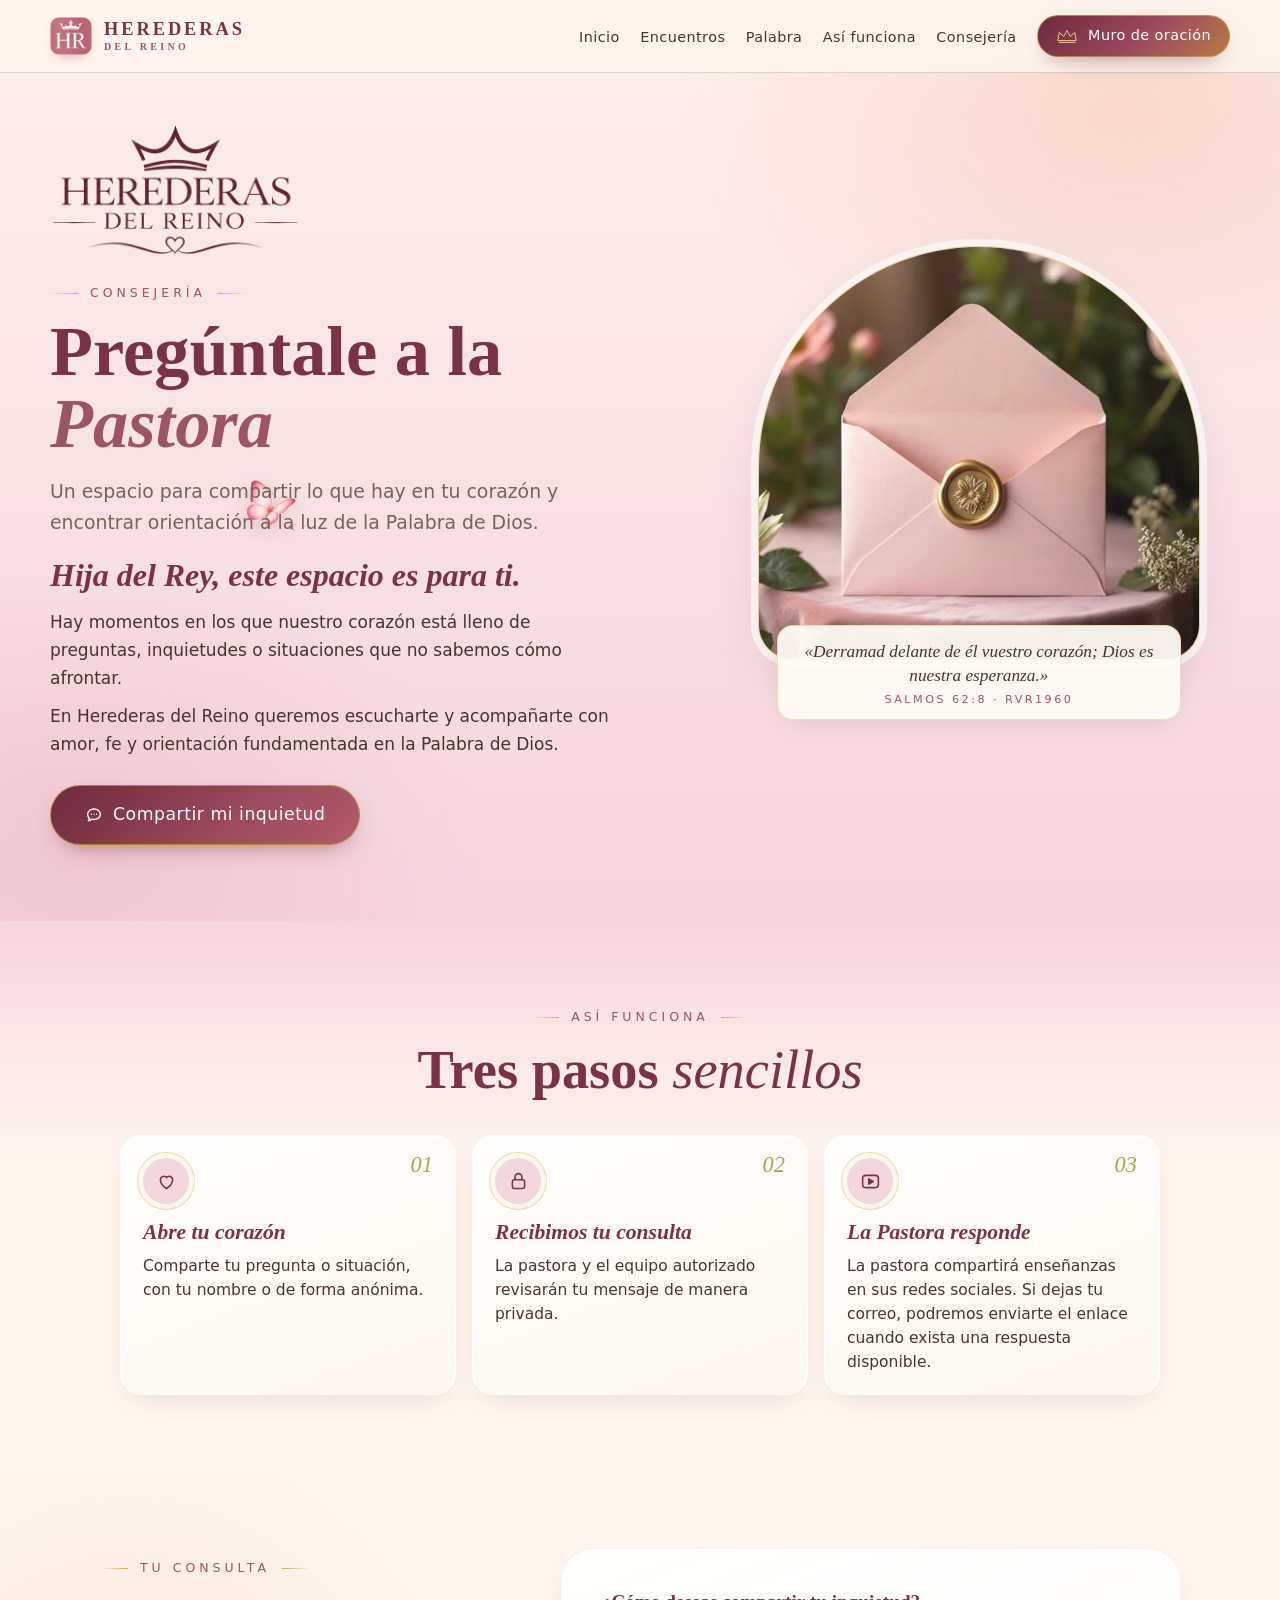
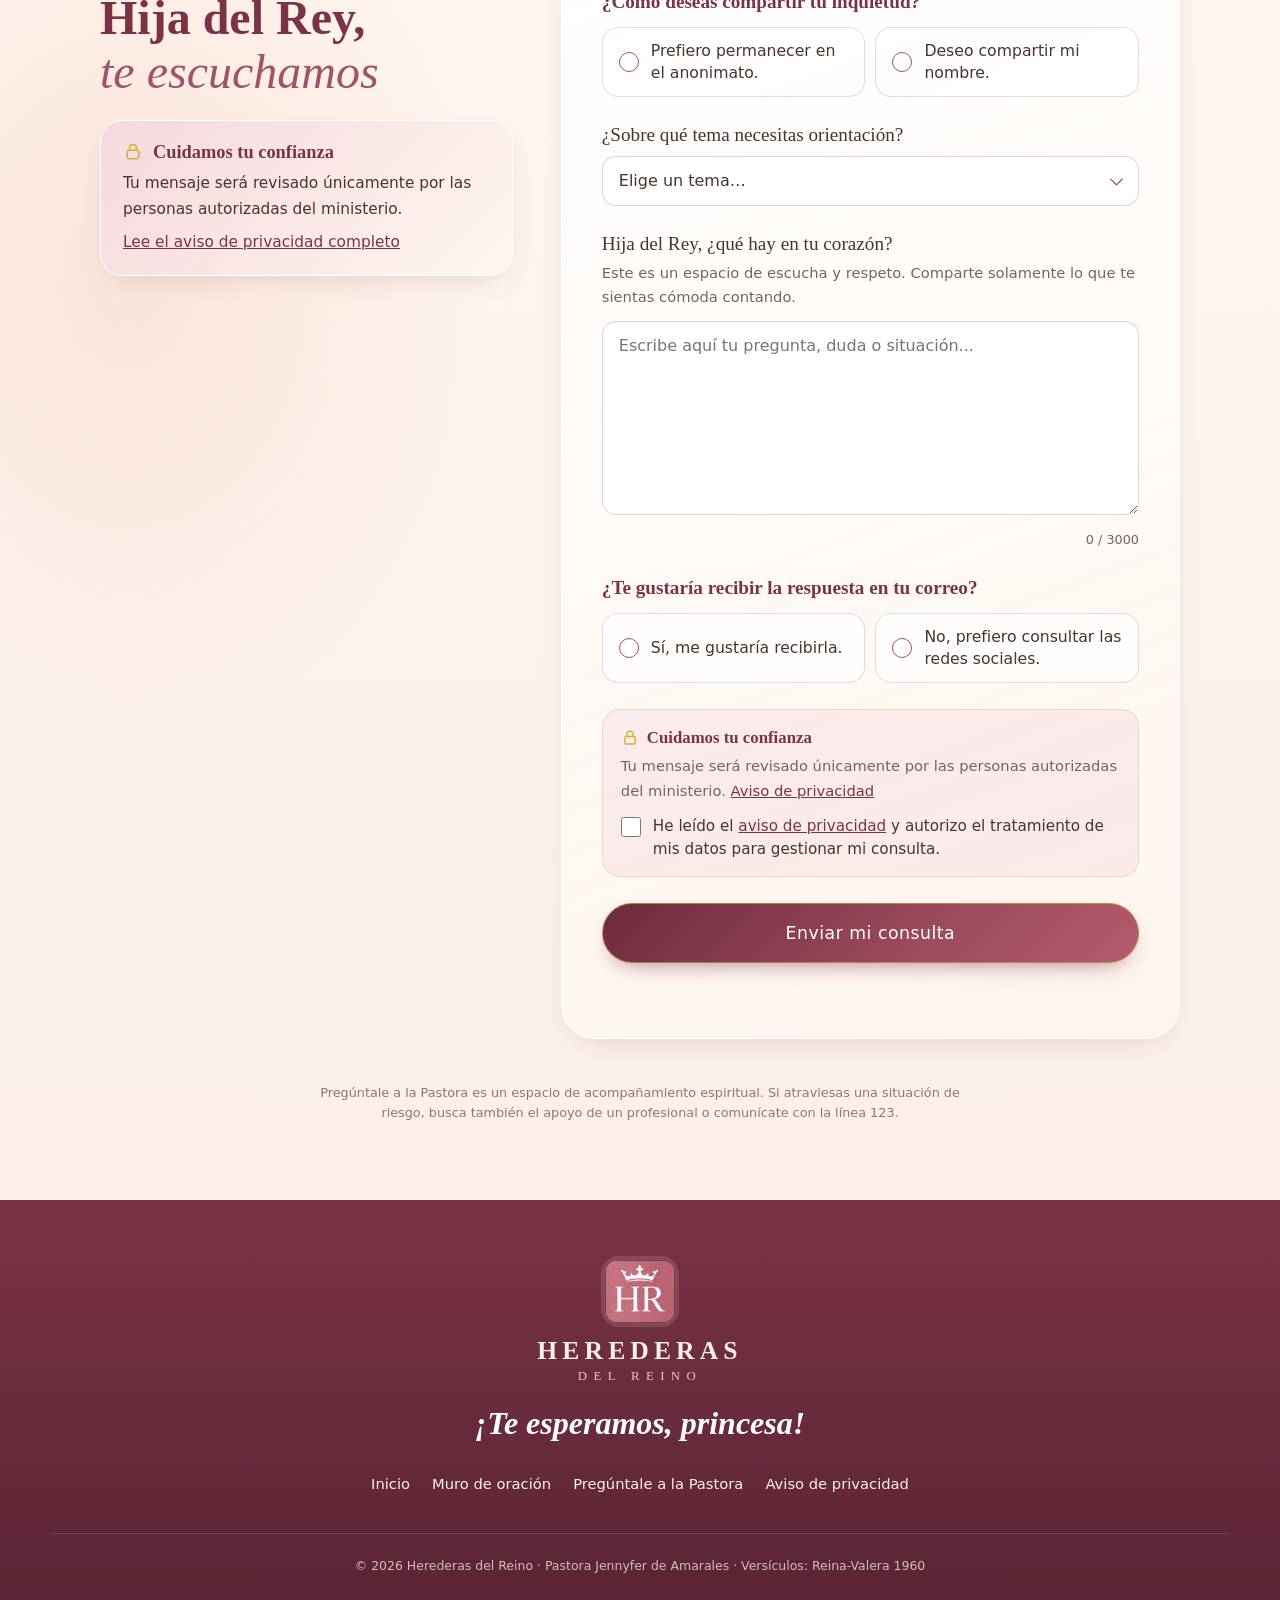
==== commit d0e0b8e5: "Invitación destacada a instalar la app en el inicio y refuerzo de seguridad - Tarjeta «Gratis · Inst" ====
--- a/consejeria/index.html
+++ b/consejeria/index.html
@@ -3,6 +3,7 @@
 <head>
 <meta charset="utf-8">
 <meta name="viewport" content="width=device-width, initial-scale=1, viewport-fit=cover">
+<meta http-equiv="Content-Security-Policy" content="default-src 'self'; script-src 'self'; style-src 'self' 'unsafe-inline' https://fonts.googleapis.com; font-src 'self' https://fonts.gstatic.com; img-src 'self' data: blob:; media-src 'self' https://incompetech.com; connect-src 'self' https://docs.google.com https://*.googleusercontent.com; frame-src 'none'; object-src 'none'; worker-src 'self'; manifest-src 'self'; base-uri 'self'; form-action 'self' https://docs.google.com; upgrade-insecure-requests">
 <title>Pregúntale a la Pastora · Herederas del Reino</title>
 <meta name="description" content="Un espacio para compartir lo que hay en tu corazón, con tu nombre o de forma anónima, y encontrar orientación a la luz de la Palabra de Dios.">
 <meta name="theme-color" content="#F4D6DE">
@@ -24,8 +25,8 @@
 <meta name="apple-mobile-web-app-capable" content="yes">
 <meta name="apple-mobile-web-app-title" content="Herederas">
 <meta name="apple-mobile-web-app-status-bar-style" content="default">
-<link rel="stylesheet" href="/assets/app/app.css?v=2">
-<script src="/assets/app/app.js?v=2"></script>
+<link rel="stylesheet" href="/assets/app/app.css?v=3">
+<script src="/assets/app/app.js?v=3"></script>
 </head>
 <body class="pagina-consejeria">
 <a class="saltar" href="#contenido">Saltar al contenido</a>
--- a/assets/app/app.css
+++ b/assets/app/app.css
@@ -116,6 +116,60 @@
   .hr-invitacion { left: auto; right: 20px; bottom: 20px; width: 400px; }
 }
 
+/* ---------- Invitación destacada en el inicio (debajo de los botones del hero) ---------- */
+.hr-instalar-hero {
+  position: relative; isolation: isolate; overflow: hidden;
+  display: grid; grid-template-columns: auto 1fr auto; align-items: center; gap: 14px;
+  width: min(100%, 470px); margin: 20px auto 0; padding: 12px 14px 12px 12px;
+  border: 1.5px solid transparent; border-radius: 26px; cursor: pointer; text-align: left;
+  background:
+    linear-gradient(120deg, #FFF8F4, #FCE6EC 45%, #FBE3D6) padding-box,
+    linear-gradient(120deg, #F3DF9A, var(--hr-dorado) 40%, #E8B4C2 75%, #F3DF9A) border-box;
+  box-shadow: 0 18px 38px -20px rgba(122, 51, 70, .65), 0 0 0 6px rgba(244, 214, 222, .35);
+  color: #5B4146; font-family: var(--hr-letra);
+  -webkit-tap-highlight-color: transparent;
+  animation: hr-respirar 4.5s ease-in-out infinite;
+  transition: transform .25s ease, box-shadow .25s ease;
+}
+.hr-instalar-hero[hidden] { display: none; }
+.hr-instalar-hero::before {          /* destello que cruza la tarjeta */
+  content: ""; position: absolute; z-index: -1; top: 0; bottom: 0; left: -60%; width: 45%;
+  background: linear-gradient(100deg, transparent, rgba(255, 255, 255, .75), transparent);
+  transform: skewX(-18deg); animation: hr-destello 5.5s ease-in-out infinite 1.2s;
+}
+.hr-instalar-hero:hover { transform: translateY(-2px); box-shadow: 0 22px 44px -20px rgba(122, 51, 70, .75), 0 0 0 7px rgba(244, 214, 222, .45); }
+.hr-instalar-hero:active { transform: scale(.985); }
+.hr-instalar-hero:focus-visible { outline: 2px solid var(--hr-vino); outline-offset: 4px; }
+.hr-instalar-hero__icono {
+  display: grid; place-items: center; width: 60px; height: 60px; border-radius: 18px; background: #fff;
+  box-shadow: 0 8px 18px -10px rgba(122, 51, 70, .7), 0 0 0 1.5px rgba(212, 175, 55, .55);
+}
+.hr-instalar-hero__icono img { width: 56px; height: 56px; border-radius: 16px; }
+.hr-instalar-hero__texto { display: grid; gap: 2px; min-width: 0; }
+.hr-instalar-hero__sello {
+  justify-self: start; padding: 2px 9px; border-radius: 999px; margin-bottom: 2px;
+  background: linear-gradient(90deg, #F3DF9A, var(--hr-dorado)); color: #5A3A12;
+  font-size: .64rem; font-weight: 700; letter-spacing: .14em; text-transform: uppercase;
+}
+.hr-instalar-hero strong { color: var(--hr-vino); font: 600 1.08rem/1.2 'Playfair Display', Georgia, serif; }
+.hr-instalar-hero strong em { font-style: italic; color: #9C5466; }
+.hr-instalar-hero small { font-size: .8rem; line-height: 1.35; color: #6B4F55; }
+.hr-instalar-hero__accion {
+  display: inline-flex; align-items: center; gap: 6px; min-height: 44px; padding: 8px 15px; border-radius: 999px;
+  background: linear-gradient(135deg, var(--hr-vino), #9C5466 60%, #B9786A); color: #fff;
+  font-size: .86rem; font-weight: 600; box-shadow: 0 10px 20px -10px rgba(122, 51, 70, .9);
+}
+.hr-instalar-hero__accion svg { width: 18px; height: 18px; }
+@media (max-width: 420px) {
+  .hr-instalar-hero { grid-template-columns: auto 1fr; padding: 12px; gap: 12px; }
+  .hr-instalar-hero__accion { grid-column: 1 / -1; justify-content: center; }
+}
+@keyframes hr-destello { 0%, 60% { left: -60%; } 85%, 100% { left: 130%; } }
+@keyframes hr-respirar {
+  0%, 100% { box-shadow: 0 18px 38px -20px rgba(122, 51, 70, .65), 0 0 0 6px rgba(244, 214, 222, .35); }
+  50% { box-shadow: 0 18px 38px -20px rgba(122, 51, 70, .65), 0 0 0 10px rgba(244, 214, 222, .5); }
+}
+
 /* ---------- Botón sutil «Instalar app» (siempre disponible en el navegador) ---------- */
 .hr-instalar-mini {
   position: fixed; z-index: 58; left: max(14px, env(safe-area-inset-left)); bottom: calc(14px + var(--hr-abajo));
@@ -135,5 +189,6 @@
 .hr-instalar-mini:focus-visible { outline: 2px solid var(--hr-vino); outline-offset: 3px; }
 
 @media (prefers-reduced-motion: reduce) {
-  .hr-barra-app a, .hr-barra-app svg, .hr-barra-app a::before, .hr-aviso-app, .hr-invitacion, .hr-instalar-mini { transition: none; }
+  .hr-barra-app a, .hr-barra-app svg, .hr-barra-app a::before, .hr-aviso-app, .hr-invitacion, .hr-instalar-mini, .hr-instalar-hero { transition: none; }
+  .hr-instalar-hero, .hr-instalar-hero::before { animation: none; }
 }
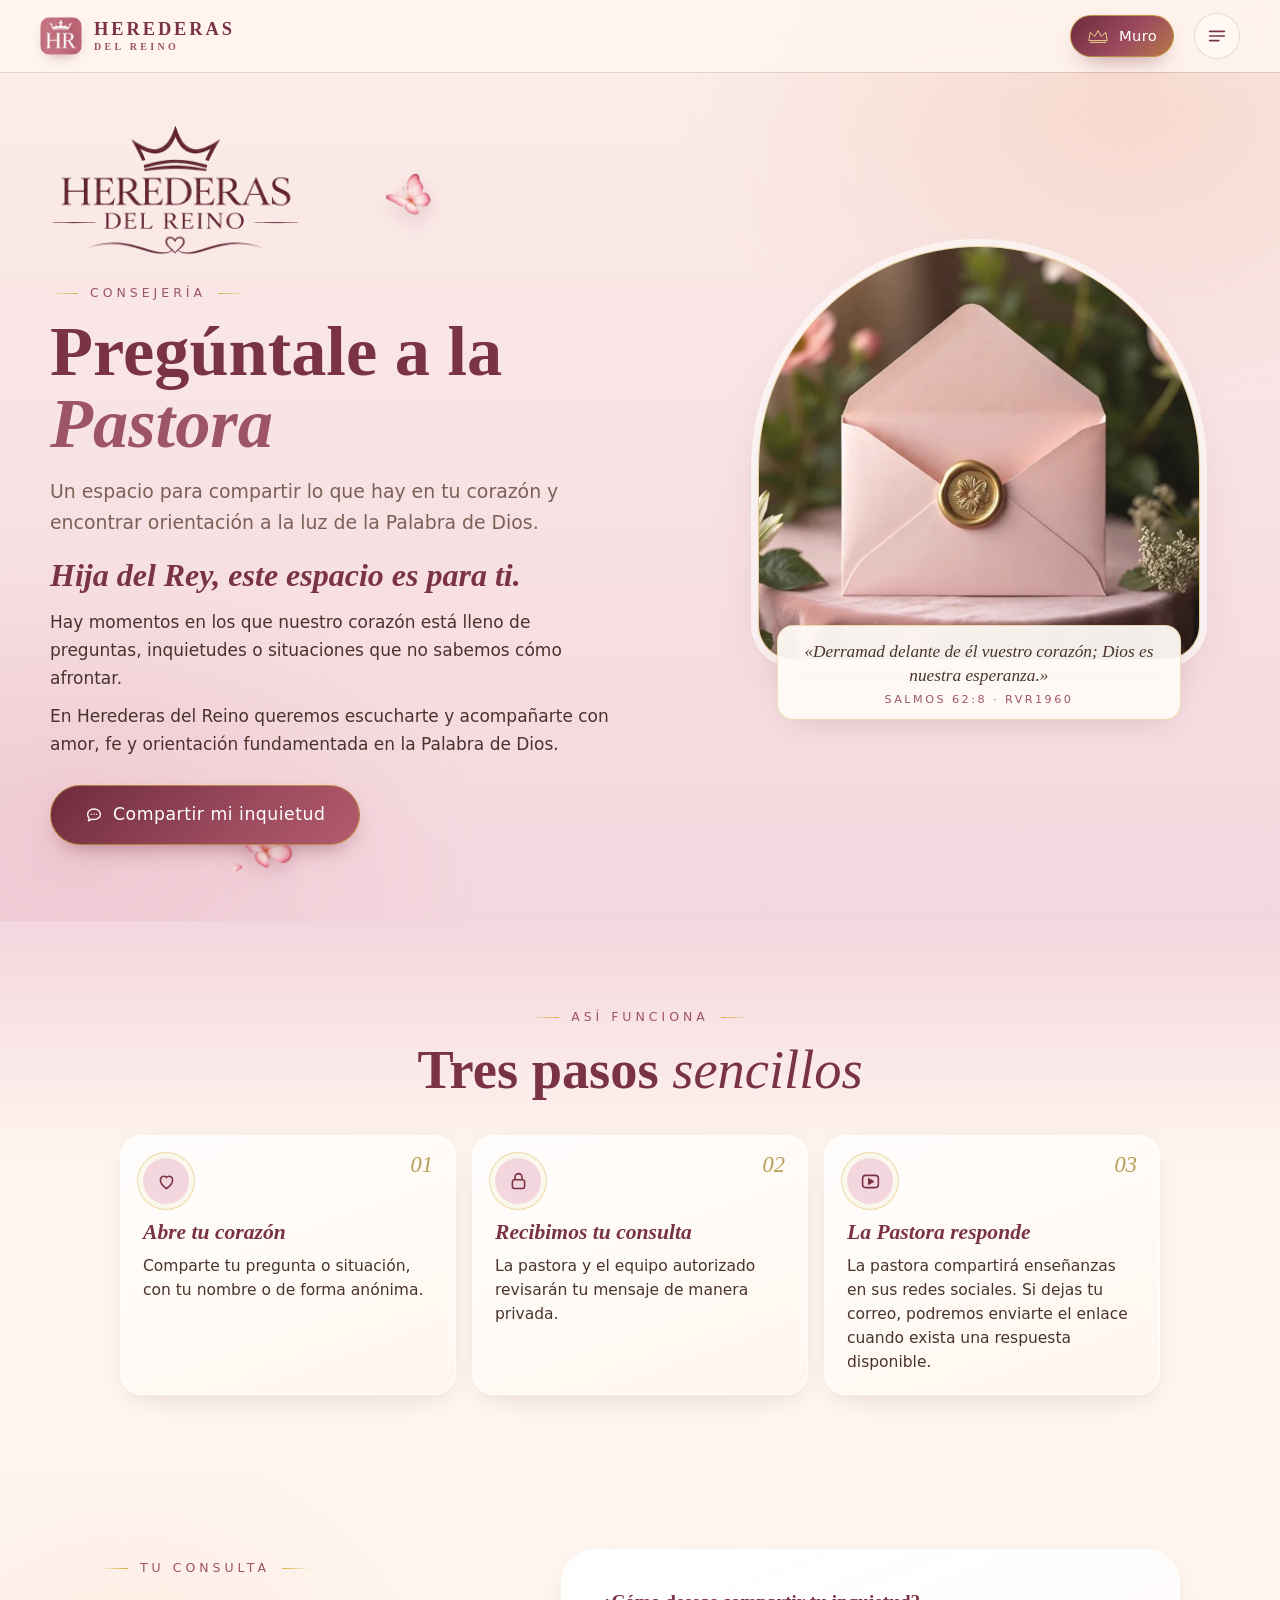
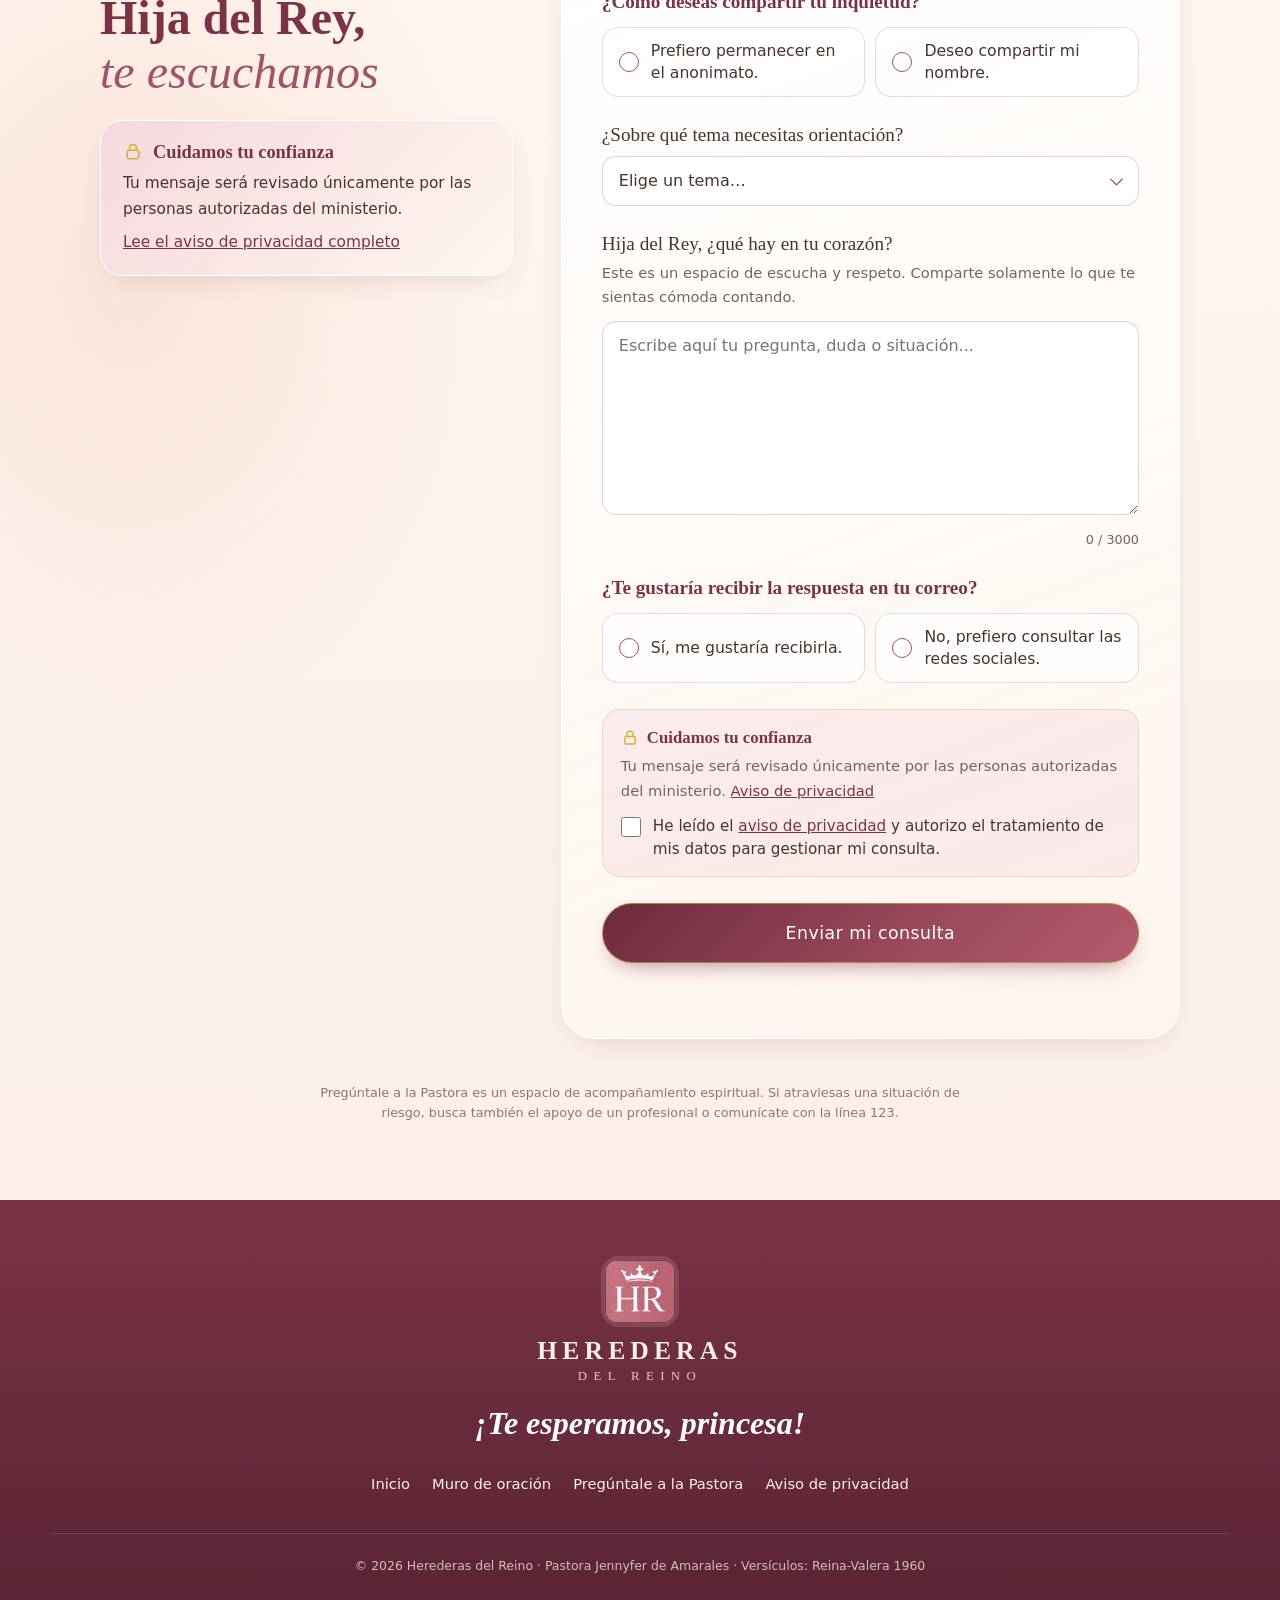
==== commit 59c0c695: "Encabezado: menú equilibrado en una sola línea y «Nuestra Pastora» - Opciones sin cortes de línea, e" ====
--- a/consejeria/index.html
+++ b/consejeria/index.html
@@ -17,7 +17,7 @@
 <link rel="preconnect" href="https://fonts.googleapis.com">
 <link rel="preconnect" href="https://fonts.gstatic.com" crossorigin>
 <link rel="stylesheet" href="https://fonts.googleapis.com/css2?family=Cormorant+Garamond:ital,wght@0,500;0,600;1,500&family=DM+Sans:opsz,wght@9..40,400;9..40,500&family=Playfair+Display:ital,wght@0,500;0,600;0,700;1,500;1,600;1,700&display=swap">
-<link rel="stylesheet" href="../assets/css/sitio.css?v=19">
+<link rel="stylesheet" href="../assets/css/sitio.css?v=21">
 <link rel="stylesheet" href="../assets/css/consejeria.css?v=6">
 <!-- App Herederas del Reino -->
 <link rel="manifest" href="/manifest.webmanifest">
--- a/assets/css/sitio.css
+++ b/assets/css/sitio.css
@@ -129,8 +129,8 @@
   border-radius: 999px; background: #F3D98B; color: #5A2534; font-size: .74rem; font-weight: 700;
 }
 .nav__contador[hidden] { display: none; }
-.nav__muro-movil { display: none; min-height: 42px; padding: 8px 16px; font-size: .92rem; margin-left: auto; }
-@media (max-width: 1020px) { .nav__muro-movil { display: inline-flex; } }
+.nav__muro-movil { display: none; min-height: 42px; padding: 8px 16px; font-size: .92rem; margin-left: auto; white-space: nowrap; }
+@media (max-width: 1299px) { .nav__muro-movil { display: inline-flex; } }
 
 /* Franja en vivo del inicio */
 .orando {
@@ -184,20 +184,24 @@
 }
 .nav.solida { background: rgba(255, 246, 239, .86); backdrop-filter: blur(14px); box-shadow: 0 1px 0 var(--linea); }
 .nav__barra { display: flex; align-items: center; justify-content: space-between; gap: 20px; height: 72px; }
+.nav .nav__barra { width: min(100% - 2 * var(--gutter), 1320px); } /* el menú tiene un poco más de aire que el contenido */
 .marca { display: flex; align-items: center; gap: 12px; text-decoration: none; color: var(--vino); }
 .marca img { width: 42px; height: auto; border-radius: 10px; box-shadow: 0 6px 14px -8px rgba(122,51,70,.6); }
 .marca span { font: 600 1.15rem/1 var(--f-marca); letter-spacing: .16em; text-transform: uppercase; }
 .marca small { display: block; font-size: .62rem; letter-spacing: .34em; margin-top: 4px; color: var(--vino-suave); }
-.nav__enlaces { display: flex; align-items: center; gap: clamp(12px, 1.6vw, 26px); list-style: none; margin: 0; padding: 0; }
+.nav__enlaces { display: flex; align-items: center; gap: clamp(16px, 1.45vw, 24px); list-style: none; margin: 0; padding: 0; }
 .nav__enlaces a {
-  color: var(--tinta); text-decoration: none; font-size: .9rem; letter-spacing: .03em; position: relative; padding: 6px 0;
-}
+  color: var(--tinta); text-decoration: none; font-size: .88rem; letter-spacing: .025em; position: relative; padding: 6px 0;
+  white-space: nowrap; transition: color .3s ease;
+}
+.nav__enlaces a:not(.boton):hover { color: var(--vino); }
+.nav__enlaces li:last-child { margin-left: clamp(4px, .6vw, 10px); } /* el Muro respira un poco más, sin apretar al resto */
 .nav__enlaces a::after {
   content: ""; position: absolute; left: 0; right: 0; bottom: 0; height: 1px; background: var(--dorado);
   transform: scaleX(0); transition: transform .35s ease;
 }
 .nav__enlaces a:hover::after, .nav__enlaces a[aria-current="true"]::after { transform: scaleX(1); }
-.nav__enlaces .boton { min-height: 42px; padding: 8px 18px; color: #fff; font-size: .9rem; font-weight: 500; }
+.nav__enlaces .boton { min-height: 42px; padding: 8px 16px 8px 18px; gap: 8px; color: #fff; font-size: .88rem; font-weight: 500; }
 .nav__enlaces .boton::after { display: none; }
 .nav__menu {
   display: none; width: 46px; height: 46px; border-radius: 50%; border: 1px solid var(--linea);
@@ -205,21 +209,37 @@
 }
 .nav__menu svg { width: 22px; height: 22px; }
 
-@media (max-width: 1020px) {
-  .nav__menu { display: grid; }
+@media (max-width: 1299px) {
+  .nav__menu { display: grid; flex: none; }
   .nav__enlaces {
-    position: fixed; inset: 72px 12px auto; flex-direction: column; align-items: stretch; gap: 0;
-    padding: 12px; border-radius: var(--radio);
-    background: rgba(255, 246, 239, .97); box-shadow: var(--sombra); backdrop-filter: blur(14px);
+    position: fixed; inset: 76px 12px auto auto; width: min(380px, 100% - 24px); flex-direction: column; align-items: stretch; gap: 0;
+    max-height: calc(100svh - 92px); overflow-y: auto; overscroll-behavior: contain;
+    padding: 10px; border-radius: var(--radio);
+    background: rgba(255, 249, 244, .98); box-shadow: var(--sombra), inset 0 0 0 1px rgba(212, 175, 55, .3); backdrop-filter: blur(14px);
     opacity: 0; transform: translateY(-10px); pointer-events: none; transition: opacity .3s, transform .3s;
   }
   .nav.abierta .nav__enlaces { opacity: 1; transform: none; pointer-events: auto; }
   .nav.abierta { background: rgba(255, 246, 239, .96); }
-  .nav__enlaces a { display: block; padding: 13px 14px; font-size: 1rem; border-radius: 12px; }
+  .nav__enlaces li + li:not(:last-child) { border-top: 1px solid rgba(212, 175, 55, .18); }
+  .nav__enlaces a { display: block; padding: 12px 14px; font-size: 1rem; letter-spacing: .02em; border-radius: 12px; }
   .nav__enlaces a::after { display: none; }
   .nav__enlaces a:hover { background: var(--rosa-empolvado); }
-  .nav__enlaces li:last-child { padding-top: 8px; }
-  .nav__enlaces .boton { width: 100%; min-height: 48px; }
+  .nav__enlaces li:last-child { padding-top: 10px; margin-left: 0; }
+  .nav__enlaces .boton { display: flex; width: 100%; min-height: 48px; }
+}
+@media (max-width: 440px) {
+  .nav__barra { gap: 10px; }
+  .marca { gap: 9px; min-width: 0; }
+  .marca span { font-size: 1rem; letter-spacing: .1em; }
+  .marca small { letter-spacing: .26em; }
+  .nav__muro-movil { padding: 8px 12px; gap: 6px; }
+  .nav__menu { width: 44px; height: 44px; }
+}
+@media (max-width: 374px) {
+  .marca img { width: 36px; }
+  .marca span { font-size: .9rem; letter-spacing: .07em; }
+  .marca small { font-size: .56rem; letter-spacing: .2em; }
+  .nav__muro-movil svg { display: none; }
 }
 
 /* =====================================================================
@@ -861,8 +881,7 @@
   .hero { background: var(--marfil); }
   .hero__fondo { bottom: auto; height: calc(max(92svh, 680px) - 64px); }
 }
-/* El menú de escritorio solo muestra «Consejería» cuando hay espacio; en el menú móvil siempre aparece */
-@media (min-width: 1021px) and (max-width: 1279px) { .nav__consejeria { display: none; } }
+/* El menú de escritorio (desde 1300 px) muestra todas las opciones en una sola línea; por debajo se usa el menú desplegable */
 @media (max-width: 420px) {
   .consejo { padding-inline: 18px; }
   .consejo__titulo { font-size: 1.5rem; }
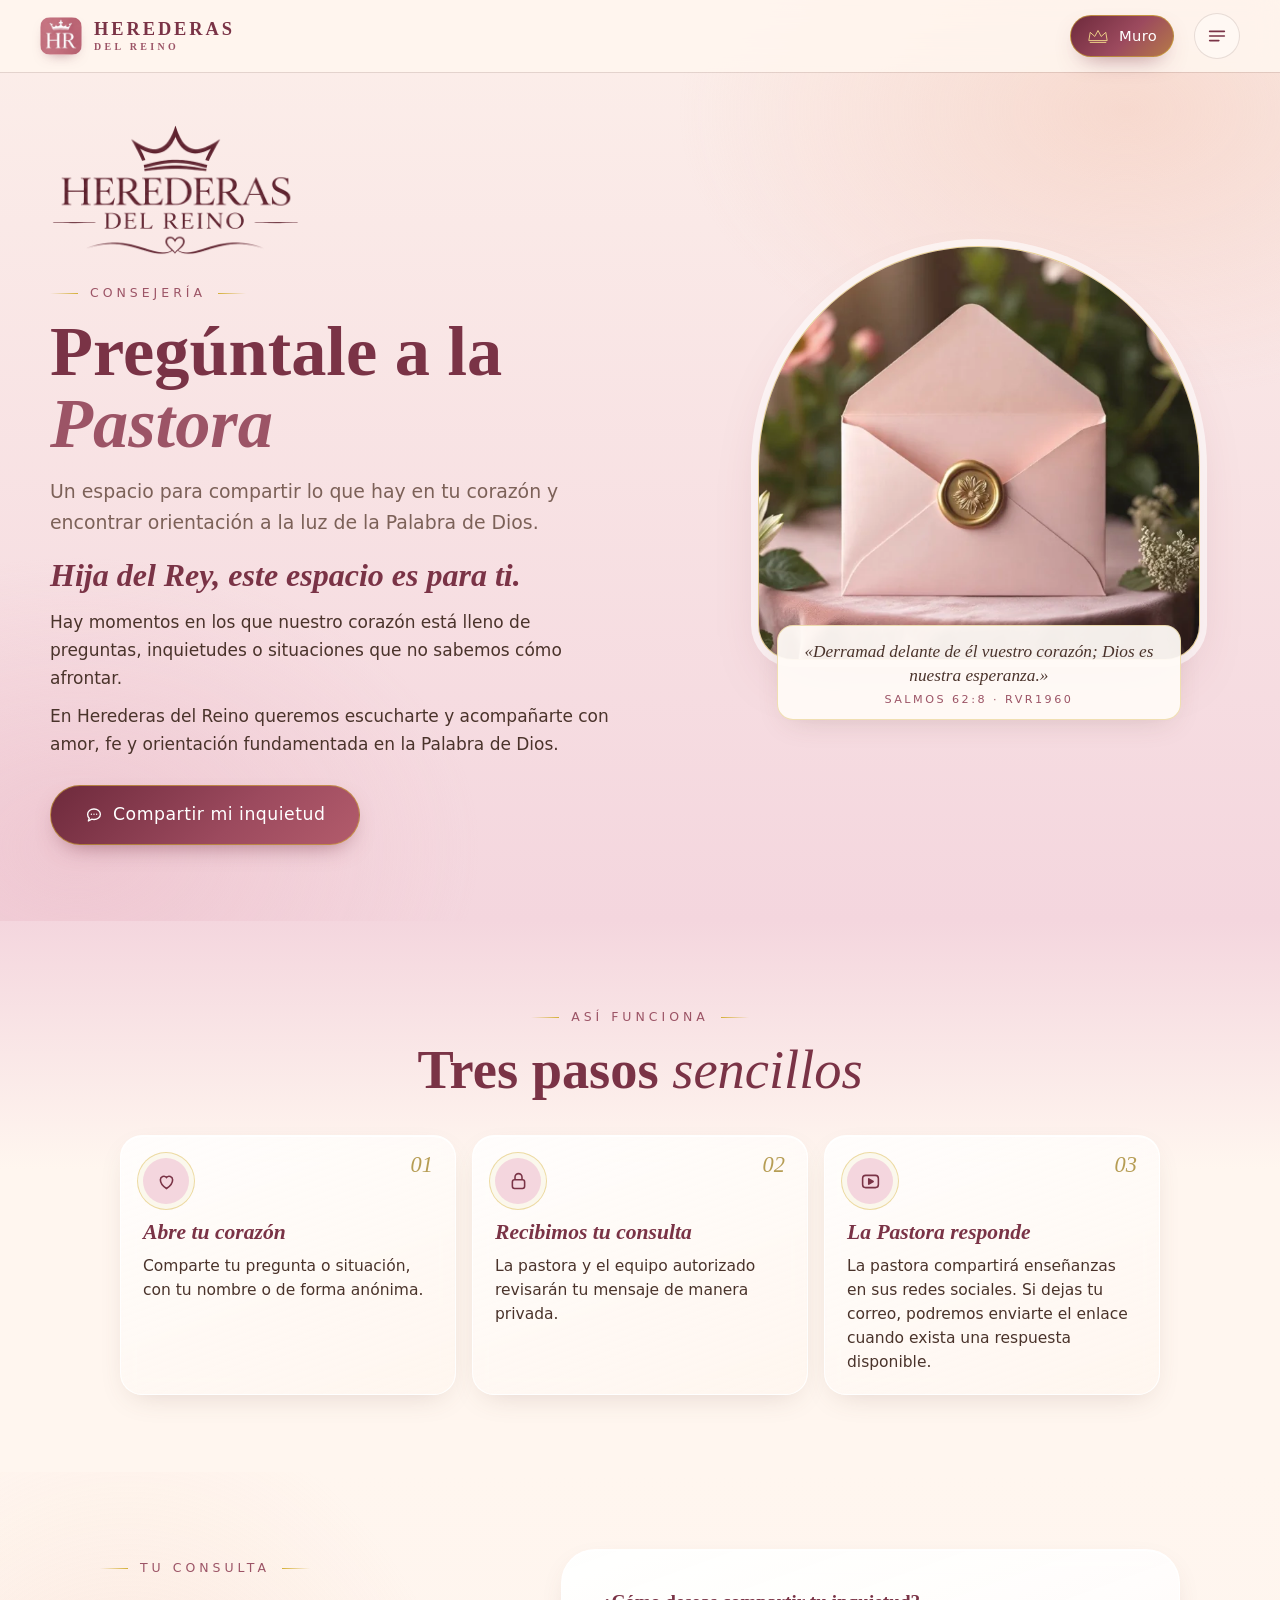
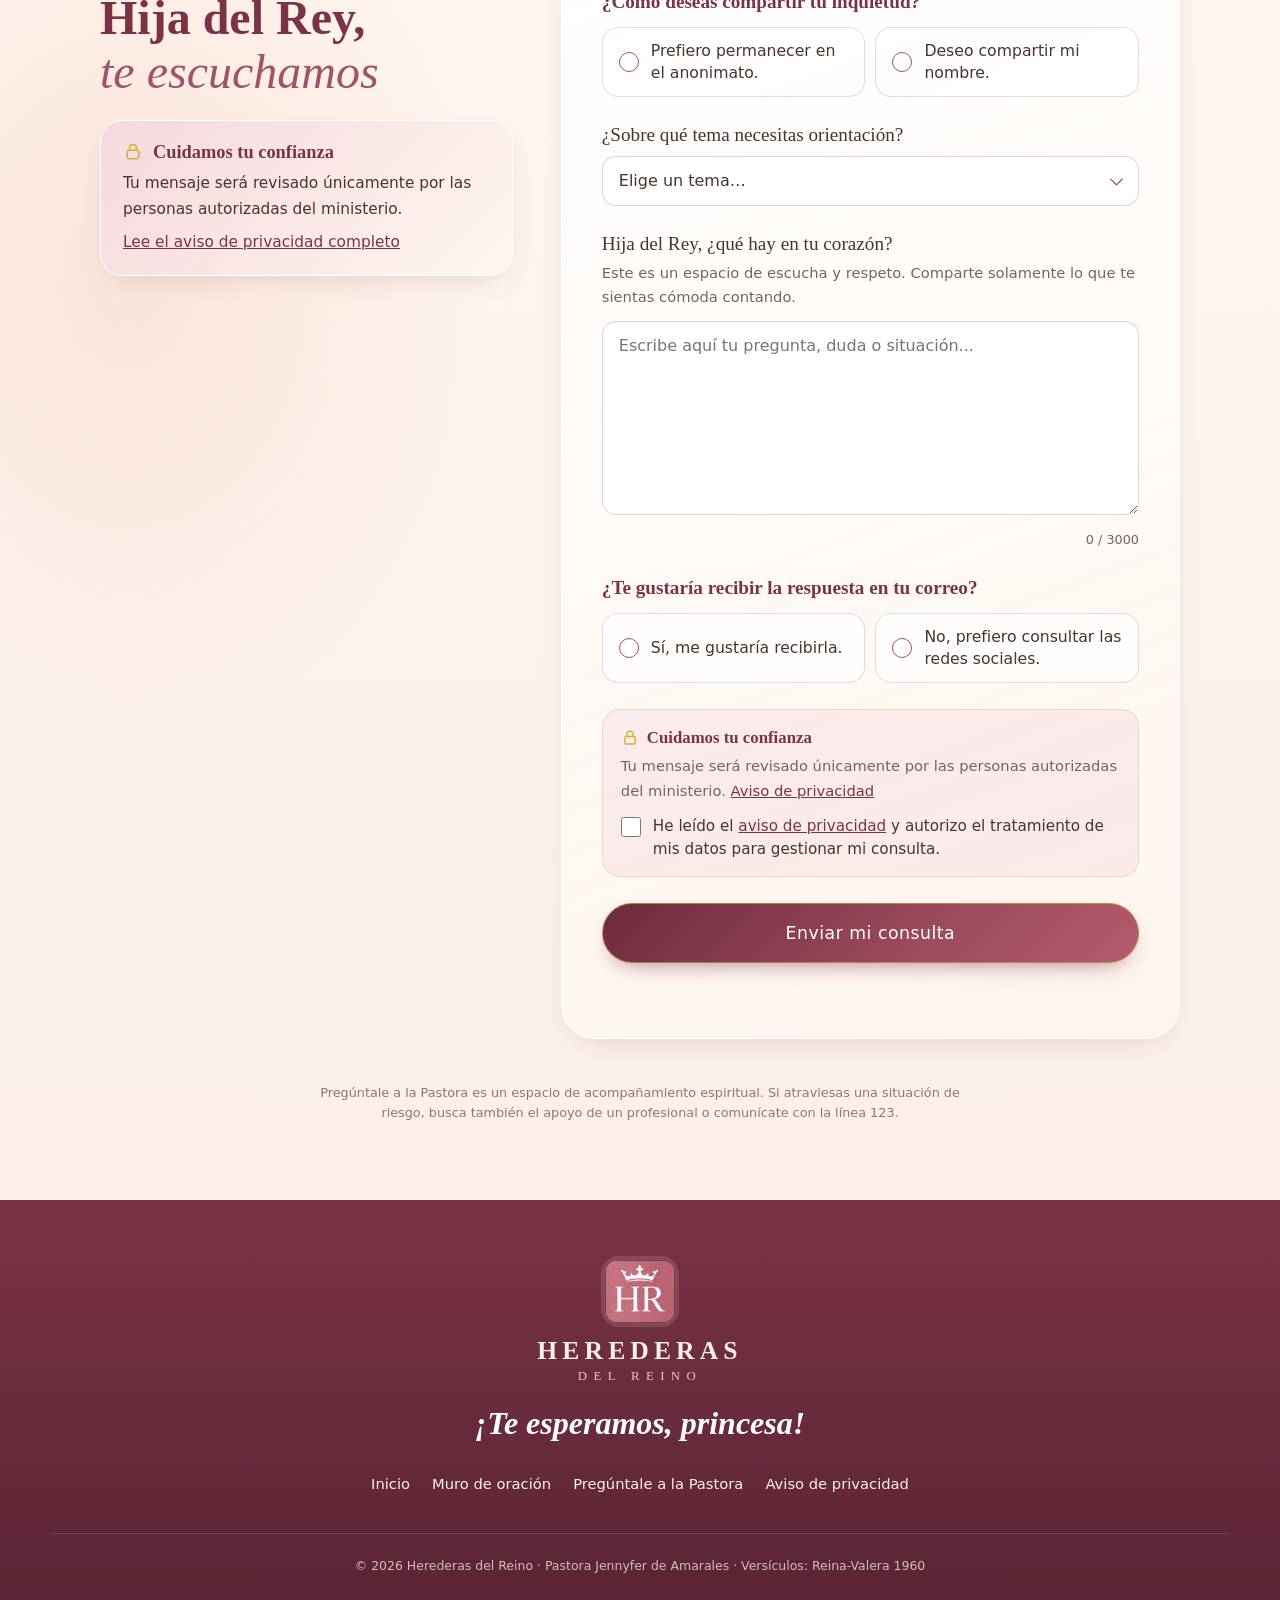
==== commit aea09315: "Encuentros: nuevos horarios en hora de España (Berea, Entre Amigas, Devocional) - Berea lunes y vier" ====
--- a/consejeria/index.html
+++ b/consejeria/index.html
@@ -17,7 +17,7 @@
 <link rel="preconnect" href="https://fonts.googleapis.com">
 <link rel="preconnect" href="https://fonts.gstatic.com" crossorigin>
 <link rel="stylesheet" href="https://fonts.googleapis.com/css2?family=Cormorant+Garamond:ital,wght@0,500;0,600;1,500&family=DM+Sans:opsz,wght@9..40,400;9..40,500&family=Playfair+Display:ital,wght@0,500;0,600;0,700;1,500;1,600;1,700&display=swap">
-<link rel="stylesheet" href="../assets/css/sitio.css?v=21">
+<link rel="stylesheet" href="../assets/css/sitio.css?v=22">
 <link rel="stylesheet" href="../assets/css/consejeria.css?v=6">
 <!-- App Herederas del Reino -->
 <link rel="manifest" href="/manifest.webmanifest">
@@ -271,7 +271,7 @@
   </div>
 </footer>
 
-<script src="../assets/js/config.js?v=22"></script>
+<script src="../assets/js/config.js?v=23"></script>
 <script src="../assets/js/consejeria.js?v=5" defer></script>
 </body>
 </html>
--- a/assets/css/sitio.css
+++ b/assets/css/sitio.css
@@ -896,3 +896,36 @@
   .revelar { opacity: 1; transform: none; }
   .mariposas { display: none; }
 }
+
+
+/* ---------- Horarios internacionales (tabla generada desde config.js) ---------- */
+.horarios-int { margin-top: 40px; padding: clamp(20px, 3vw, 32px); border-radius: var(--radio-l); background: rgba(255,255,255,.55); border: 1px solid var(--linea); box-shadow: var(--sombra); }
+.horarios-int__titulo { display: flex; align-items: center; gap: 10px; justify-content: center; font-size: clamp(1.35rem, 2.6vw, 1.75rem); margin-bottom: 18px; text-align: center; }
+.horarios-int__titulo svg { width: 24px; height: 24px; flex: none; }
+.horarios-int__tabla { overflow-x: auto; -webkit-overflow-scrolling: touch; border-radius: 14px; }
+.horarios-tabla { width: 100%; min-width: 520px; border-collapse: collapse; font-size: .95rem; background: #fffaf8; }
+.horarios-tabla thead th { background: var(--vino); color: #fff; font: 600 1rem/1.2 var(--f-titulo); padding: 12px 10px; text-align: center; }
+.horarios-tabla thead th:first-child { text-align: left; padding-left: 16px; }
+.horarios-tabla thead small { display: block; font-size: .74rem; font-weight: 400; opacity: .85; margin-top: 2px; }
+.horarios-tabla tbody th { text-align: left; font-weight: 600; color: var(--tinta); padding: 10px 10px 10px 16px; white-space: nowrap; }
+.horarios-tabla tbody th .bandera { width: 24px; height: 16px; vertical-align: -3px; margin-right: 10px; border-radius: 3px; }
+.horarios-tabla tbody th em { margin-left: 8px; font-style: normal; font-size: .68rem; letter-spacing: .06em; text-transform: uppercase; color: #fff; background: var(--vino-suave); padding: 2px 8px; border-radius: 999px; }
+.horarios-tabla td { text-align: center; padding: 10px; color: var(--vino); font-weight: 600; white-space: nowrap; }
+.horarios-tabla td small { display: block; font-weight: 400; font-size: .74rem; color: var(--texto-suave); }
+.horarios-tabla tbody tr + tr > * { border-top: 1px solid var(--linea); }
+.horarios-tabla tbody tr:nth-child(even) { background: rgba(244,214,222,.25); }
+.horarios-tabla tr.es-tuya { background: rgba(212,175,55,.16) !important; }
+.horarios-int__nota { text-align: center; margin-top: 14px; font-size: .84rem; color: var(--texto-suave); }
+
+@media (max-width: 560px) {
+  .horarios-int { padding: 18px 10px; }
+  .horarios-tabla { min-width: 0; font-size: .8rem; }
+  .horarios-tabla thead th { font-size: .8rem; padding: 10px 4px; }
+  .horarios-tabla thead th:first-child { padding-left: 8px; }
+  .horarios-tabla thead small { font-size: .62rem; }
+  .horarios-tabla tbody th { white-space: normal; padding: 8px 4px 8px 8px; font-size: .78rem; line-height: 1.25; }
+  .horarios-tabla tbody th .bandera { width: 18px; height: 12px; margin-right: 6px; vertical-align: -2px; }
+  .horarios-tabla tbody th em { display: table; margin: 4px 0 0; font-size: .56rem; padding: 1px 6px; }
+  .horarios-tabla td { padding: 8px 2px; white-space: nowrap; font-size: .74rem; }
+  .horarios-tabla td small { font-size: .64rem; }
+}
